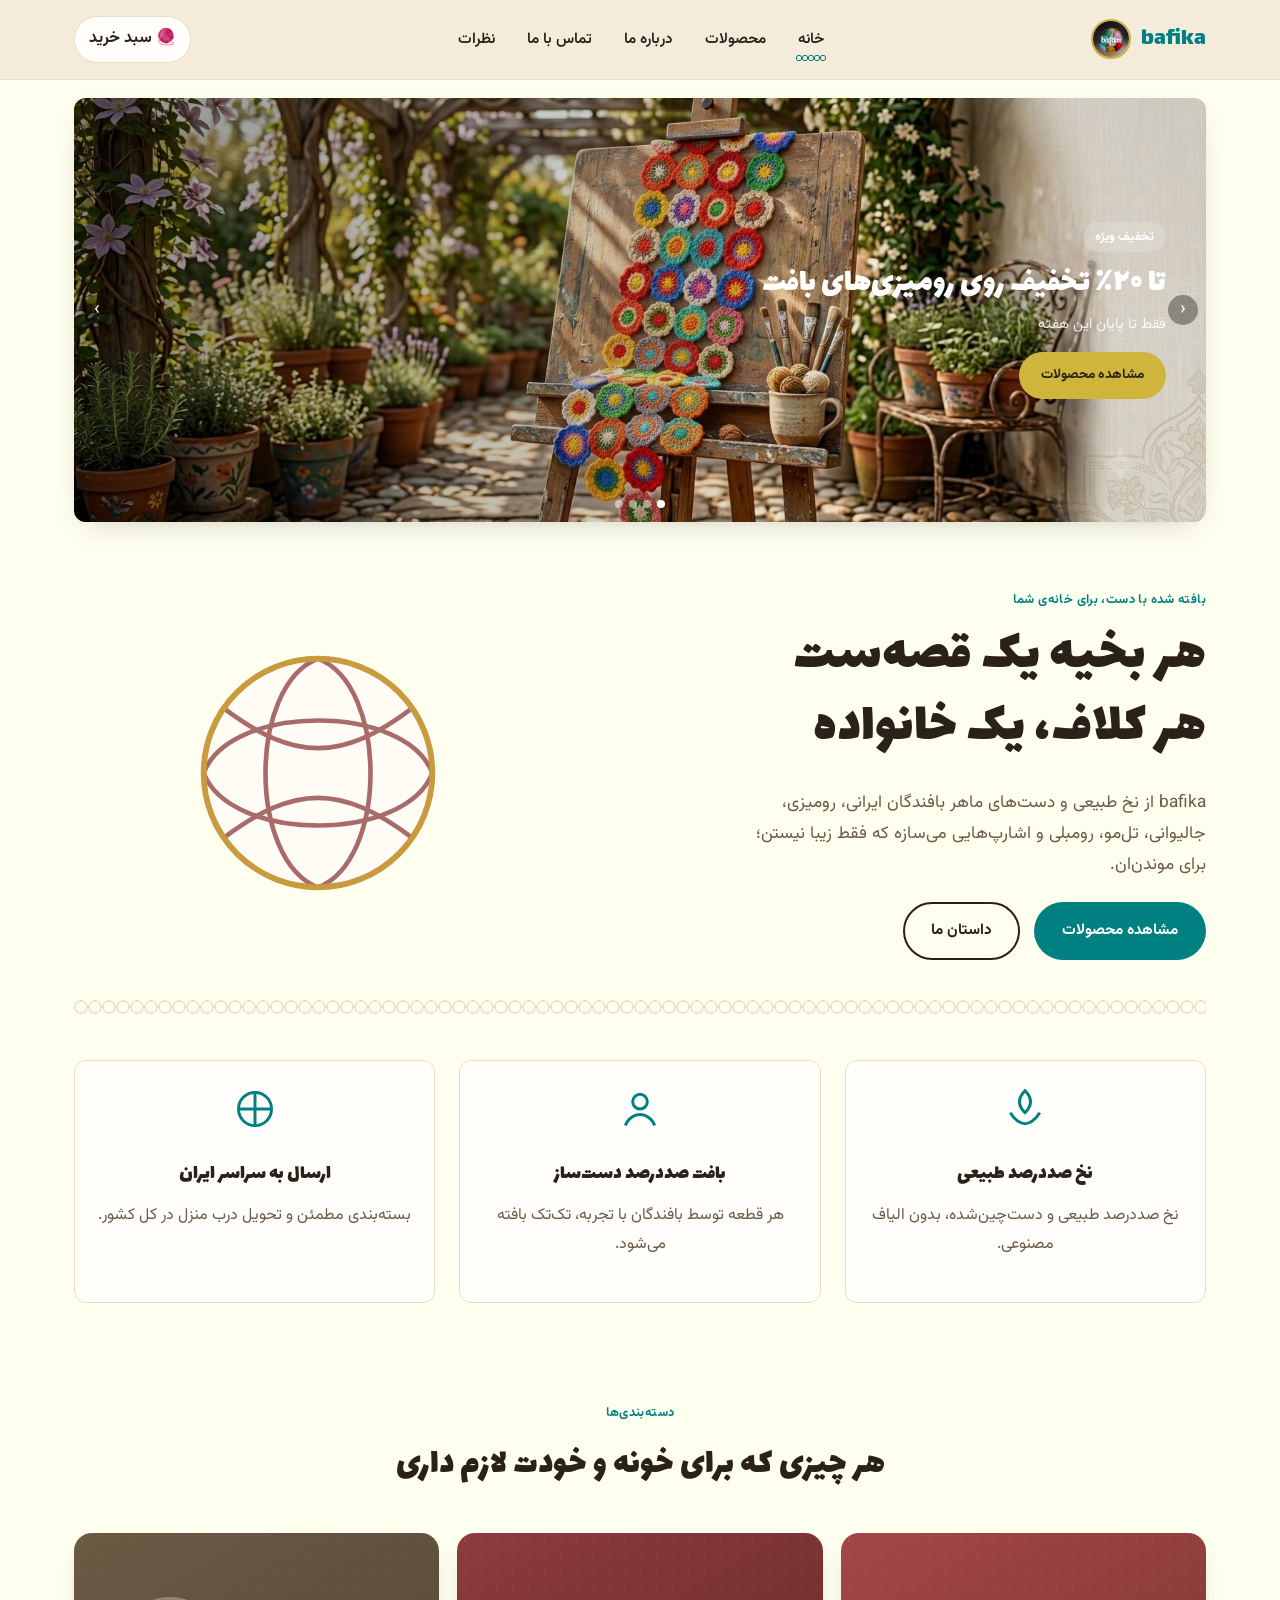
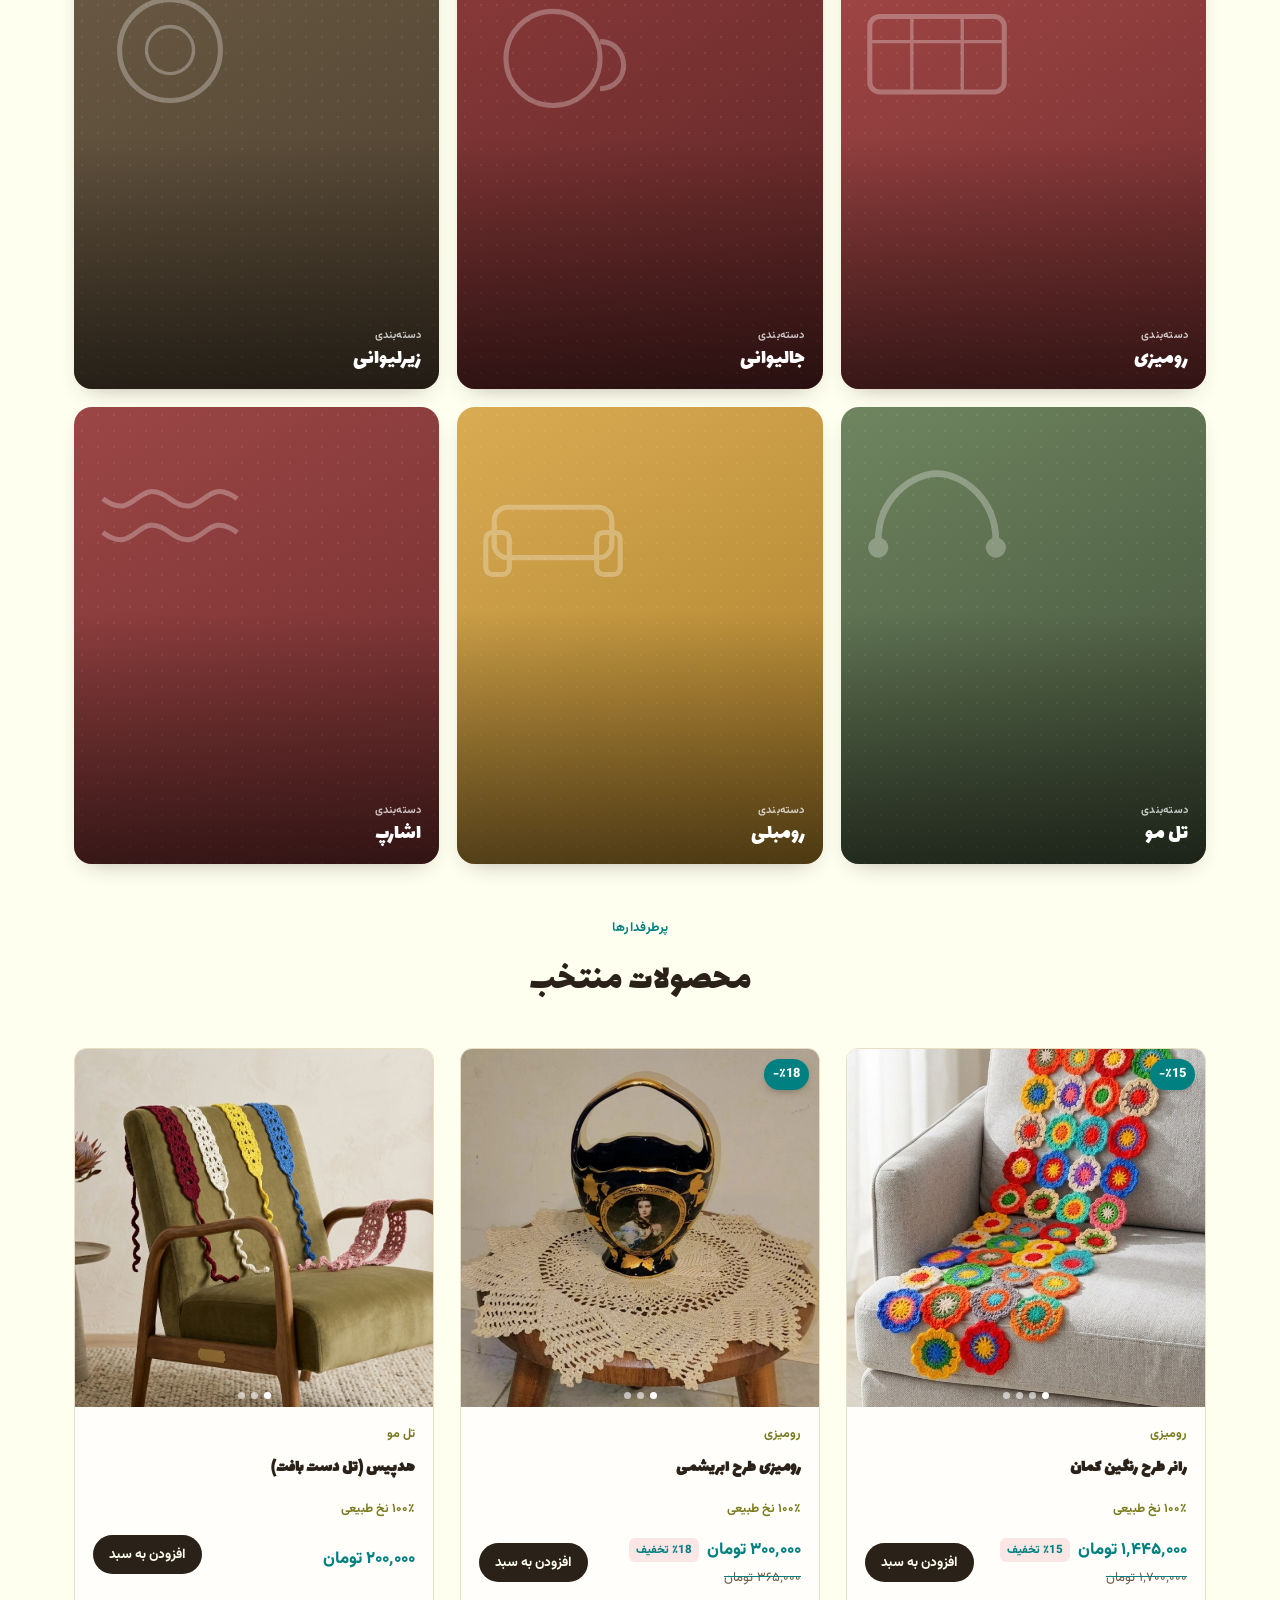
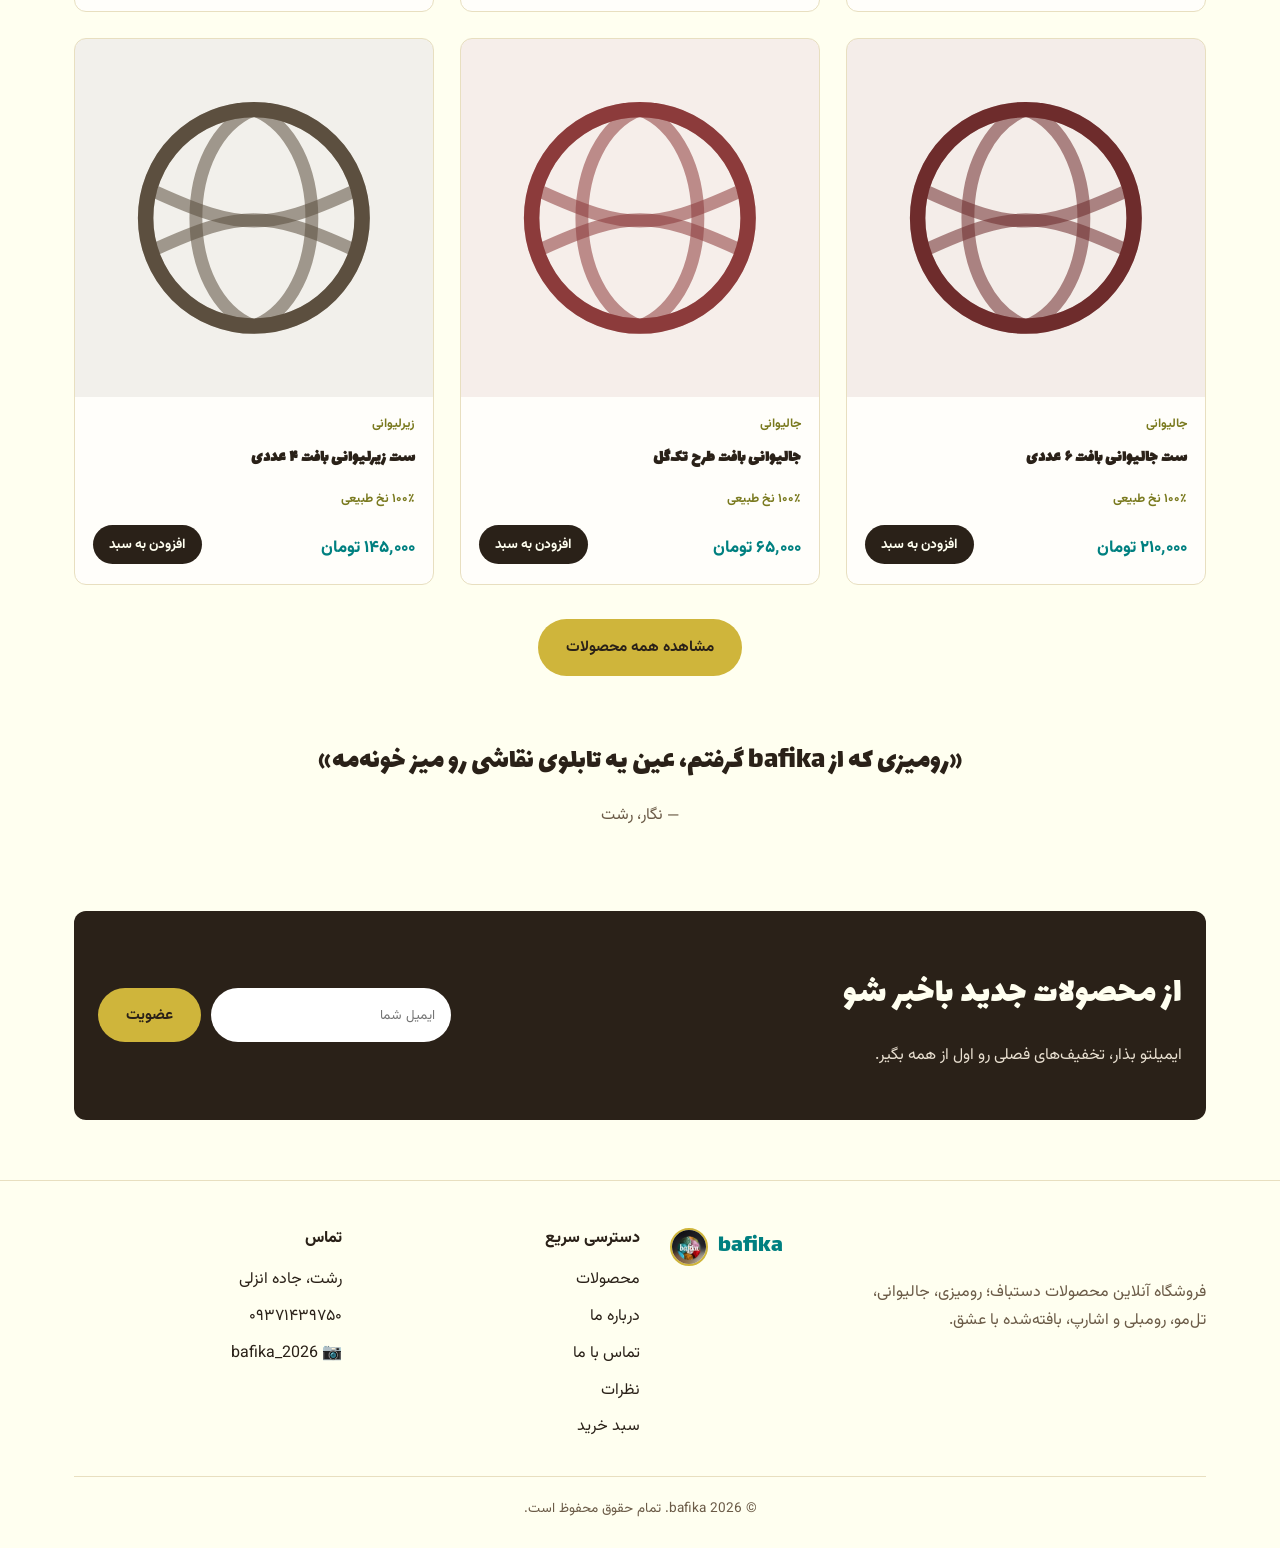
==== index.html @ c03f27bc "update photo" ====
<!DOCTYPE html>
<html lang="fa" dir="rtl">
<head>
<meta charset="UTF-8">
<meta name="viewport" content="width=device-width, initial-scale=1.0">
<title>bafika | دستبافت‌های خانگی و اکسسوری</title>
<meta name="description" content="bafika؛ فروشگاه آنلاین محصولات دستباف — رومیزی، جالیوانی، زیرلیوانی، تل مو، رومبلی و اشارپ، بافته‌شده با نخ طبیعی.">
<link rel="icon" type="image/png" href="img/logo.png">
<link rel="stylesheet" href="css/style.css">
</head>
<body>

<header class="site-header">
  <div class="nav-wrap">
    <a href="index.html" class="brand"><img src="img/logo.png" alt="bafika" class="brand-logo"> bafika</a>
    <nav class="nav-links" id="navLinks">
      <a href="index.html" aria-current="page">خانه</a>
      <a href="products.html">محصولات</a>
      <a href="about.html">درباره ما</a>
      <a href="contact.html">تماس با ما</a>
      <a href="reviews.html">نظرات</a>
    </nav>
    <div class="nav-actions">
      <a href="cart.html" class="cart-link">
        🧶 سبد خرید <span class="cart-count" data-cart-count style="display:none;">0</span>
      </a>
      <button class="menu-toggle" aria-label="باز کردن منو" aria-expanded="false" aria-controls="navLinks">☰</button>
    </div>
  </div>
</header>

<main>
  <!-- Promo Banner Slider -->
  <section class="promo-slider-wrap">
    <div class="container">
      <div class="promo-slider" data-promo-slider></div>
    </div>
  </section>

  <!-- Hero -->
  <section class="hero">
    <div class="container hero-grid">
      <div class="hero-copy">
        <span class="eyebrow">بافته شده با دست، برای خانه‌ی شما</span>
        <h1>هر بخیه یک قصه‌ست<br>هر کلاف، یک خانواده</h1>
        <p>bafika از نخ طبیعی و دست‌های ماهر بافندگان ایرانی، رومیزی، جالیوانی، تل‌مو، رومبلی و اشارپ‌هایی می‌سازه که فقط زیبا نیستن؛ برای موندن‌ان.</p>
        <div class="hero-cta">
          <a href="products.html" class="btn btn-primary">مشاهده محصولات</a>
          <a href="about.html" class="btn btn-outline">داستان ما</a>
        </div>
      </div>
      <div class="hero-art">
        <svg class="yarn-ball" viewBox="0 0 240 240" width="280" height="280" aria-hidden="true">
          <circle cx="120" cy="120" r="98" fill="#FFFCF6" stroke="#E4D6BC" stroke-width="2"/>
          <g fill="none" stroke="#8C3B3B" stroke-width="4" opacity=".75">
            <path d="M120 22 C 60 45, 60 195, 120 218 C 180 195, 180 45, 120 22"/>
            <path d="M22 120 C 45 60, 195 60, 218 120"/>
            <path d="M22 120 C 45 180, 195 180, 218 120"/>
            <path d="M40 65 C 100 110, 140 110, 200 65"/>
            <path d="M40 175 C 100 130, 140 130, 200 175"/>
          </g>
          <circle cx="120" cy="120" r="98" fill="none" stroke="#C99A3E" stroke-width="5"/>
        </svg>
      </div>
    </div>
  </section>

  <div class="container"><span class="stitch-line"></span></div>

  <!-- Features -->
  <section class="features">
    <div class="container feature-grid">
      <div class="feature-card">
        <svg class="ico" viewBox="0 0 24 24" fill="none" stroke="currentColor" stroke-width="1.6"><path d="M12 2c-4 4-4 8 0 12 4-4 4-8 0-12z"/><path d="M4 14c2 4 6 6 8 6s6-2 8-6"/></svg>
        <h3>نخ صد‌درصد طبیعی</h3>
        <p>نخ صددرصد طبیعی و دست‌چین‌شده، بدون الیاف مصنوعی.</p>
      </div>
      <div class="feature-card">
        <svg class="ico" viewBox="0 0 24 24" fill="none" stroke="currentColor" stroke-width="1.6"><circle cx="12" cy="8" r="4"/><path d="M4 21c1.5-4 5-6 8-6s6.5 2 8 6"/></svg>
        <h3>بافت صد‌درصد دست‌ساز</h3>
        <p>هر قطعه توسط بافندگان با تجربه، تک‌تک بافته می‌شود.</p>
      </div>
      <div class="feature-card">
        <svg class="ico" viewBox="0 0 24 24" fill="none" stroke="currentColor" stroke-width="1.6"><path d="M3 12h18M12 3v18"/><circle cx="12" cy="12" r="9"/></svg>
        <h3>ارسال به سراسر ایران</h3>
        <p>بسته‌بندی مطمئن و تحویل درب منزل در کل کشور.</p>
      </div>
    </div>
  </section>

  <!-- Categories -->
  <section class="categories">
    <div class="container">
      <div class="section-head">
        <span class="eyebrow">دسته‌بندی‌ها</span>
        <h2>هر چیزی که برای خونه و خودت لازم داری</h2>
      </div>
      <div class="cat-grid">
        <a class="cat-card" href="products.html#table" style="background:linear-gradient(150deg, #a34747 0%, #6E2C2C 100%);">
          <svg class="cat-icon" viewBox="0 0 100 100" aria-hidden="true"><rect x="10" y="30" width="80" height="45" rx="6" fill="none" stroke="#fff" stroke-width="3"/><path d="M10 45h80M35 30v45M65 30v45" stroke="#fff" stroke-width="2"/></svg>
          <span class="cat-label"><span class="cat-eyebrow">دسته‌بندی</span><span class="cat-title">رومیزی</span></span>
        </a>
        <a class="cat-card" href="products.html#cupholder" style="background:linear-gradient(150deg, #8C3B3B 0%, #5a2323 100%);">
          <svg class="cat-icon" viewBox="0 0 100 100" aria-hidden="true"><circle cx="50" cy="55" r="28" fill="none" stroke="#fff" stroke-width="3"/><path d="M78 45c10 0 14 8 14 14s-4 14-14 14" fill="none" stroke="#fff" stroke-width="3"/></svg>
          <span class="cat-label"><span class="cat-eyebrow">دسته‌بندی</span><span class="cat-title">جالیوانی</span></span>
        </a>
        <a class="cat-card" href="products.html#coaster" style="background:linear-gradient(150deg, #6b5b45 0%, #4a3d2c 100%);">
          <svg class="cat-icon" viewBox="0 0 100 100" aria-hidden="true"><circle cx="50" cy="50" r="30" fill="none" stroke="#fff" stroke-width="3"/><circle cx="50" cy="50" r="14" fill="none" stroke="#fff" stroke-width="2"/></svg>
          <span class="cat-label"><span class="cat-eyebrow">دسته‌بندی</span><span class="cat-title">زیرلیوانی</span></span>
        </a>
        <a class="cat-card" href="products.html#headband" style="background:linear-gradient(150deg, #6f8560 0%, #3f4d36 100%);">
          <svg class="cat-icon" viewBox="0 0 100 100" aria-hidden="true"><path d="M15 60c0-25 20-40 35-40s35 15 35 40" fill="none" stroke="#fff" stroke-width="4"/><circle cx="15" cy="64" r="6" fill="#fff"/><circle cx="85" cy="64" r="6" fill="#fff"/></svg>
          <span class="cat-label"><span class="cat-eyebrow">دسته‌بندی</span><span class="cat-title">تل مو</span></span>
        </a>
        <a class="cat-card" href="products.html#sofa" style="background:linear-gradient(150deg, #d9ac54 0%, #a87c28 100%);">
          <svg class="cat-icon" viewBox="0 0 100 100" aria-hidden="true"><rect x="15" y="40" width="70" height="30" rx="8" fill="none" stroke="#fff" stroke-width="3"/><rect x="10" y="55" width="14" height="25" rx="4" fill="none" stroke="#fff" stroke-width="3"/><rect x="76" y="55" width="14" height="25" rx="4" fill="none" stroke="#fff" stroke-width="3"/></svg>
          <span class="cat-label"><span class="cat-eyebrow">دسته‌بندی</span><span class="cat-title">رومبلی</span></span>
        </a>
        <a class="cat-card" href="products.html#scarf" style="background:linear-gradient(150deg, #9c4646 0%, #6E2C2C 100%);">
          <svg class="cat-icon" viewBox="0 0 100 100" aria-hidden="true"><path d="M10 35c20 15 20-15 40 0s20-15 40 0" fill="none" stroke="#fff" stroke-width="3"/><path d="M10 55c20 15 20-15 40 0s20-15 40 0" fill="none" stroke="#fff" stroke-width="3"/></svg>
          <span class="cat-label"><span class="cat-eyebrow">دسته‌بندی</span><span class="cat-title">اشارپ</span></span>
        </a>
      </div>
    </div>
  </section>

  <!-- Featured products -->
  <section class="products">
    <div class="container">
      <div class="section-head">
        <span class="eyebrow">پرطرفدارها</span>
        <h2>محصولات منتخب</h2>
      </div>
      <div class="product-grid" data-featured-grid></div>
      <div style="text-align:center;margin-top:34px;">
        <a href="products.html" class="btn btn-gold">مشاهده همه محصولات</a>
      </div>
    </div>
  </section>

  <!-- Testimonial -->
  <section class="testimonial">
    <div class="container">
      <blockquote>«رومیزی که از bafika گرفتم، عین یه تابلوی نقاشی رو میز خونه‌مه»</blockquote>
      <cite>— نگار، رشت</cite>
    </div>
  </section>

  <!-- Newsletter -->
  <section class="container">
    <div class="newsletter">
      <div class="container">
        <div>
          <h2>از محصولات جدید باخبر شو</h2>
          <p style="color:#e8dfd0;margin:0;">ایمیلتو بذار، تخفیف‌های فصلی رو اول از همه بگیر.</p>
        </div>
        <form onsubmit="event.preventDefault(); this.reset(); alert('ثبت شد! ممنون که همراه bafika هستید.');">
          <input type="email" required placeholder="ایمیل شما">
          <button class="btn btn-gold" type="submit">عضویت</button>
        </form>
      </div>
    </div>
  </section>
</main>

<footer class="site-footer">
  <div class="container">
    <div class="footer-grid">
      <div>
        <div class="brand" style="margin-bottom:10px;"><img src="img/logo.png" alt="bafika" class="footer-brand-logo"> bafika</div>
        <p style="max-width:38ch;">فروشگاه آنلاین محصولات دستباف؛ رومیزی، جالیوانی، تل‌مو، رومبلی و اشارپ، بافته‌شده با عشق.</p>
      </div>
      <div>
        <h3>دسترسی سریع</h3>
        <ul>
          <li><a href="products.html">محصولات</a></li>
          <li><a href="about.html">درباره ما</a></li>
          <li><a href="contact.html">تماس با ما</a></li>
          <li><a href="reviews.html">نظرات</a></li>
          <li><a href="cart.html">سبد خرید</a></li>
        </ul>
      </div>
      <div>
        <h3>تماس</h3>
        <ul>
          <li>رشت، جاده انزلی</li>
          <li>۰۹۳۷۱۴۳۹۷۵۰</li>
          <li>📷 <a href="https://instagram.com/bafika_2026" target="_blank" rel="noopener">bafika_2026</a></li>
        </ul>
      </div>
    </div>
    <div class="footer-bottom">© <span data-year></span> bafika. تمام حقوق محفوظ است.</div>
  </div>
</footer>

<script src="js/main.js"></script>
</body>
</html>
---- css/style.css ----
@import url('https://fonts.googleapis.com/css2?family=Lalezar&family=Vazirmatn:wght@400;500;600;700;800&display=swap');

:root{
  --cream:#FFFFF0;
  --surface:#FFFEFA;
  --ink:#2A2118;
  --ink-soft:#6B5B47;
  --wine:#008080;
  --wine-dark:#006666;
  --moss:#7A7A1F;
  --gold:#CFB53B;
  --burgundy:#800020;
  --mauve:#E0B0FF;
  --line:#E8DFC0;
  --radius:12px;
  --shadow:0 10px 30px -14px rgba(42,33,24,.28);
  --stitch:'\007E'; /* fallback, unused */
}

*{box-sizing:border-box;}
html{scroll-behavior:smooth;}
body{
  margin:0;
  background:var(--cream);
  color:var(--ink);
  font-family:'Vazirmatn',sans-serif;
  direction:rtl;
  line-height:1.8;
  -webkit-font-smoothing:antialiased;
}
img{max-width:100%;display:block;}
a{color:inherit;text-decoration:none;}
ul{margin:0;padding:0;list-style:none;}
button{font-family:inherit;cursor:pointer;}
h1,h2,h3{font-family:'Lalezar',cursive;font-weight:400;margin:0 0 .4em;color:var(--ink);}
h1{font-size:clamp(2.2rem,5vw,3.6rem);line-height:1.25;}
h2{font-size:clamp(1.6rem,3.2vw,2.3rem);}
h3{font-size:1.3rem;}
p{margin:0 0 1em;color:var(--ink-soft);}
.container{max-width:1180px;margin:0 auto;padding:0 24px;}
.eyebrow{
  display:inline-block;
  font-size:.8rem;
  font-weight:700;
  color:var(--wine);
  letter-spacing:.03em;
  margin-bottom:.6em;
}

/* focus visibility */
a:focus-visible,button:focus-visible,input:focus-visible,textarea:focus-visible,select:focus-visible{
  outline:3px solid var(--gold);
  outline-offset:2px;
}

@media (prefers-reduced-motion: reduce){
  *{animation-duration:.01ms !important;animation-iteration-count:1 !important;transition-duration:.01ms !important;scroll-behavior:auto !important;}
}

/* ---------- stitch signature: a knit-chain divider used as underline / icon / section divider ---------- */
.stitch-line{
  display:block;
  width:100%;
  height:14px;
  background-image:radial-gradient(circle at 7px 7px, transparent 5px, var(--line) 5.5px 6.5px, transparent 7px);
  background-size:14px 14px;
  background-repeat:repeat-x;
  opacity:.9;
}
.stitch-line.accent{
  background-image:radial-gradient(circle at 7px 7px, transparent 5px, var(--wine) 5.5px 6.5px, transparent 7px);
}

/* ---------- header ---------- */
.site-header{
  position:sticky;top:0;z-index:50;
  background:rgba(243,234,217,.92);
  backdrop-filter:blur(6px);
  border-bottom:1px solid var(--line);
}
.nav-wrap{
  display:flex;align-items:center;justify-content:space-between;
  padding:16px 24px;max-width:1180px;margin:0 auto;
}
.brand{
  font-family:'Lalezar',cursive;font-size:1.5rem;color:var(--wine);
  display:flex;align-items:center;gap:10px;
  direction:ltr;
}
.brand .yarn-dot{width:14px;height:14px;border-radius:50%;background:var(--gold);display:inline-block;}
.brand-logo{
  width:40px;height:40px;border-radius:50%;object-fit:cover;
  border:2px solid var(--gold);flex-shrink:0;
}
.footer-brand-logo{
  width:38px;height:38px;border-radius:50%;object-fit:cover;
  border:2px solid var(--gold);flex-shrink:0;
}
.nav-links{display:flex;gap:28px;align-items:center;}
.nav-links a{
  position:relative;font-weight:600;font-size:.95rem;padding:4px 2px;
}
.nav-links a::after{
  content:'';position:absolute;right:0;bottom:-4px;width:100%;height:6px;
  background-image:radial-gradient(circle at 3px 3px, transparent 2px, var(--wine) 2.3px 2.8px, transparent 3.2px);
  background-size:6px 6px;background-repeat:repeat-x;
  opacity:0;transform:translateY(2px);transition:opacity .2s, transform .2s;
}
.nav-links a:hover::after,.nav-links a[aria-current="page"]::after{opacity:1;transform:translateY(0);}
.nav-actions{display:flex;align-items:center;gap:14px;}
.cart-link{
  display:flex;align-items:center;gap:6px;font-weight:700;
  background:var(--surface);border:1px solid var(--line);
  padding:8px 14px;border-radius:999px;
}
.cart-count{
  background:var(--wine);color:#fff;font-size:.75rem;font-weight:700;
  min-width:20px;height:20px;border-radius:50%;
  display:flex;align-items:center;justify-content:center;padding:0 4px;
}
.menu-toggle{display:none;background:none;border:none;font-size:1.6rem;color:var(--ink);}

@media (max-width:820px){
  .nav-links{
    position:fixed;inset:64px 0 auto 0;background:var(--surface);
    flex-direction:column;padding:20px 24px;gap:18px;
    border-bottom:1px solid var(--line);box-shadow:var(--shadow);
    transform:translateY(-12px);opacity:0;pointer-events:none;transition:.2s;
  }
  .nav-links.open{transform:translateY(0);opacity:1;pointer-events:auto;}
  .menu-toggle{display:block;}
}

/* ---------- buttons ---------- */
.btn{
  display:inline-flex;align-items:center;gap:8px;justify-content:center;
  padding:13px 26px;border-radius:999px;font-weight:700;font-size:.95rem;
  border:2px solid transparent;transition:.18s transform, .18s background, .18s color;
}
.btn-primary{background:var(--wine);color:#fff;}
.btn-primary:hover{background:var(--wine-dark);transform:translateY(-1px);}
.btn-outline{background:transparent;color:var(--ink);border-color:var(--ink);}
.btn-outline:hover{background:var(--ink);color:var(--cream);}
.btn-gold{background:var(--gold);color:var(--ink);}
.btn-gold:hover{transform:translateY(-1px);}
.btn-block{width:100%;}
.btn:disabled{opacity:.5;cursor:not-allowed;transform:none;}

/* ---------- hero ---------- */
.hero{padding:64px 0 40px;}
.hero-grid{display:grid;grid-template-columns:1.1fr .9fr;gap:48px;align-items:center;}
.hero-copy p{font-size:1.08rem;max-width:46ch;}
.hero-cta{display:flex;gap:14px;margin-top:22px;flex-wrap:wrap;}
.hero-art{position:relative;display:flex;align-items:center;justify-content:center;}
.yarn-ball{animation:spin-slow 22s linear infinite;}
@keyframes spin-slow{to{transform:rotate(360deg);}}

@media (max-width:900px){
  .hero-grid{grid-template-columns:1fr;}
  .hero-art{order:-1;max-width:280px;margin:0 auto;}
}

/* ---------- feature strip ---------- */
.features{padding:46px 0;}
.feature-grid{display:grid;grid-template-columns:repeat(3,1fr);gap:24px;}
.feature-card{
  background:var(--surface);border:1px solid var(--line);border-radius:var(--radius);
  padding:26px 22px;text-align:center;
}
.feature-card .ico{width:44px;height:44px;margin:0 auto 14px;color:var(--wine);}
@media (max-width:760px){.feature-grid{grid-template-columns:1fr;}}

/* ---------- section heading ---------- */
.section-head{text-align:center;max-width:560px;margin:0 auto 34px;}

/* ---------- categories ---------- */
.categories{padding:50px 0;}
.cat-grid{display:grid;grid-template-columns:repeat(3,1fr);gap:18px;}
.cat-card{
  position:relative;border-radius:18px;overflow:hidden;aspect-ratio:4/5;
  display:flex;align-items:flex-end;padding:0;border:none;
  text-decoration:none;
  box-shadow:0 10px 24px -14px rgba(43,36,25,.45);
  transition:transform .22s ease, box-shadow .22s ease;
}
.cat-card:hover{transform:translateY(-5px);box-shadow:0 16px 30px -14px rgba(43,36,25,.55);}
.cat-card::before{
  /* بافت نقطه‌ای ظریف روی گرادیان، برای حس طراحی‌شده‌تر */
  content:'';position:absolute;inset:0;
  background-image:radial-gradient(rgba(255,255,255,.14) 1.4px, transparent 1.4px);
  background-size:16px 16px;
  opacity:.5;
}
.cat-card::after{
  content:'';position:absolute;inset:0;
  background:linear-gradient(0deg, rgba(0,0,0,.55) 0%, transparent 55%);
}
.cat-icon{
  position:absolute;top:12px;left:12px;width:46%;height:46%;
  opacity:.28;
}
.cat-label{
  position:relative;z-index:2;width:100%;padding:16px 18px;
  display:flex;flex-direction:column;gap:2px;
}
.cat-eyebrow{
  color:rgba(255,255,255,.75);font-size:.68rem;font-weight:700;
  letter-spacing:.02em;
}
.cat-title{
  color:#fff;font-family:'Lalezar',cursive;font-size:1.35rem;line-height:1.2;
}
@media (max-width:900px){.cat-grid{grid-template-columns:repeat(2,1fr);}}
@media (max-width:560px){.cat-card{aspect-ratio:1/1;}.cat-title{font-size:1.15rem;}}

/* ---------- product grid ---------- */
.products-toolbar{
  display:flex;flex-wrap:wrap;gap:10px;justify-content:center;margin-bottom:30px;
}
.chip{
  padding:9px 18px;border-radius:999px;border:1px solid var(--line);
  background:var(--surface);font-weight:600;font-size:.9rem;
}
.chip[aria-pressed="true"]{background:var(--wine);color:#fff;border-color:var(--wine);}

.product-grid{display:grid;grid-template-columns:repeat(3,1fr);gap:26px;}
@media (max-width:900px){.product-grid{grid-template-columns:repeat(2,1fr);}}
@media (max-width:560px){.product-grid{grid-template-columns:1fr;}}

.product-card{
  background:var(--surface);border:1px solid var(--line);border-radius:var(--radius);
  overflow:hidden;display:flex;flex-direction:column;transition:transform .18s, box-shadow .18s;
}
.product-card:hover{transform:translateY(-4px);box-shadow:var(--shadow);}
.product-thumb{aspect-ratio:1/1;display:flex;align-items:center;justify-content:center;overflow:hidden;position:relative;}
.product-thumb img{width:100%;height:100%;object-fit:cover;}

/* ---------- اسلایدر عکس محصول ---------- */
.product-thumb.carousel{background:var(--surface);}
.product-thumb.carousel .slide{
  position:absolute;inset:0;width:100%;height:100%;object-fit:cover;
  opacity:0;transition:opacity .25s;
}
.product-thumb.carousel .slide.active{opacity:1;position:relative;}
.car-arrow{
  position:absolute;top:50%;transform:translateY(-50%);z-index:2;
  width:30px;height:30px;border-radius:50%;border:none;
  background:rgba(43,36,25,.55);color:#fff;font-size:1.2rem;line-height:1;
  display:flex;align-items:center;justify-content:center;opacity:0;transition:opacity .18s;
}
.product-thumb.carousel:hover .car-arrow{opacity:1;}
.car-arrow.prev{right:8px;}
.car-arrow.next{left:8px;}
.car-dots{
  position:absolute;bottom:8px;right:0;left:0;z-index:2;
  display:flex;justify-content:center;gap:6px;
}
.car-dot{
  width:7px;height:7px;border-radius:50%;border:none;background:rgba(255,255,255,.6);
  padding:0;
}
.car-dot.active{background:#fff;}
.product-body{padding:16px 18px 20px;display:flex;flex-direction:column;gap:8px;flex:1;}
.product-cat{font-size:.78rem;color:var(--moss);font-weight:700;}
.product-name{font-size:1.05rem;font-weight:700;}
.product-price{font-weight:800;color:var(--wine);font-size:1.05rem;margin-top:auto;}

/* ---------- تخفیف ---------- */
.thumb-wrap{position:relative;}
.thumb-discount-badge{
  position:absolute;top:10px;right:10px;z-index:3;
  background:var(--wine);color:#fff;font-weight:800;font-size:.8rem;
  padding:4px 9px;border-radius:999px;box-shadow:0 4px 10px -4px rgba(43,36,25,.5);
}
.price-block{display:flex;flex-direction:column;gap:2px;margin-top:auto;}
.price-row{display:flex;align-items:center;gap:8px;}
.product-price.discounted{color:var(--wine);}
.discount-tag{
  background:#fbe6e6;color:var(--wine);font-size:.72rem;font-weight:800;
  padding:2px 7px;border-radius:6px;
}
.old-price{
  color:var(--ink-soft);font-size:.82rem;text-decoration:line-through;
  text-decoration-color:var(--wine);
}
.product-foot{display:flex;align-items:center;justify-content:space-between;gap:10px;margin-top:6px;}
.add-btn{
  background:var(--ink);color:var(--cream);border-radius:999px;padding:9px 16px;
  font-weight:700;font-size:.85rem;border:none;transition:.18s background;
}
.add-btn:hover{background:var(--wine);}
.add-btn.added{background:var(--moss);}

/* ---------- testimonial ---------- */
.testimonial{padding:60px 0;text-align:center;}
.testimonial blockquote{
  font-family:'Lalezar',cursive;font-size:clamp(1.3rem,2.6vw,1.8rem);
  max-width:760px;margin:0 auto 14px;color:var(--ink);
}
.testimonial cite{color:var(--ink-soft);font-style:normal;}

/* ---------- newsletter ---------- */
.newsletter{
  background:var(--ink);color:var(--cream);padding:50px 0;border-radius:var(--radius);
  margin:20px auto 60px;max-width:1180px;
}
.newsletter .container{display:flex;align-items:center;justify-content:space-between;gap:24px;flex-wrap:wrap;}
.newsletter h2{color:var(--cream);}
.newsletter form{display:flex;gap:10px;flex-wrap:wrap;}
.newsletter input[type="email"]{
  padding:12px 16px;border-radius:999px;border:none;min-width:240px;font-family:inherit;
}

/* ---------- footer ---------- */
.site-footer{border-top:1px solid var(--line);padding:44px 0 26px;margin-top:20px;}
.footer-grid{display:grid;grid-template-columns:2fr 1fr 1fr;gap:30px;margin-bottom:26px;}
.footer-grid h3{font-size:1rem;font-family:'Vazirmatn';font-weight:800;margin-bottom:12px;}
.footer-grid li{margin-bottom:8px;}
.footer-grid a:hover{color:var(--wine);}
.footer-bottom{
  text-align:center;font-size:.85rem;color:var(--ink-soft);
  border-top:1px solid var(--line);padding-top:20px;
}
@media (max-width:760px){.footer-grid{grid-template-columns:1fr;}}

/* ---------- page hero (inner pages) ---------- */
.page-hero{padding:52px 0 30px;text-align:center;}
.page-hero p{max-width:560px;margin:0 auto;}

/* ---------- about page ---------- */
.about-block{padding:40px 0;}
.about-grid{display:grid;grid-template-columns:1fr 1fr;gap:44px;align-items:center;}
.about-grid.reverse .about-art{order:2;}
@media (max-width:820px){.about-grid{grid-template-columns:1fr;}.about-grid.reverse .about-art{order:0;}}
.about-art{background:var(--surface);border:1px solid var(--line);border-radius:var(--radius);padding:30px;}
.values-grid{display:grid;grid-template-columns:repeat(3,1fr);gap:20px;margin-top:20px;}
@media (max-width:760px){.values-grid{grid-template-columns:1fr;}}

/* ---------- contact page ---------- */
.contact-grid{display:grid;grid-template-columns:1fr 1fr;gap:40px;padding:20px 0 60px;}
@media (max-width:820px){.contact-grid{grid-template-columns:1fr;}}
.form-field{margin-bottom:18px;}
.form-field label{display:block;font-weight:700;margin-bottom:6px;font-size:.9rem;}
.form-field input,.form-field textarea,.form-field select{
  width:100%;padding:12px 14px;border-radius:10px;border:1px solid var(--line);
  background:var(--surface);font-family:inherit;font-size:.95rem;color:var(--ink);
}
.form-field textarea{resize:vertical;min-height:120px;}
.form-note{font-size:.85rem;color:var(--ink-soft);margin-top:-8px;}
.form-error{color:var(--wine);font-size:.82rem;margin-top:4px;display:none;}
.form-field.invalid input,.form-field.invalid textarea{border-color:var(--wine);}
.form-field.invalid .form-error{display:block;}
.success-box{
  background:var(--surface);border:1px solid var(--moss);border-radius:var(--radius);
  padding:20px;text-align:center;display:none;
}
.success-box.show{display:block;}
.contact-info-card{
  background:var(--surface);border:1px solid var(--line);border-radius:var(--radius);padding:26px;
}
.contact-info-card li{display:flex;gap:10px;margin-bottom:14px;}

/* ---------- cart page ---------- */
.cart-wrap{padding:20px 0 70px;display:grid;grid-template-columns:2fr 1fr;gap:36px;align-items:start;}
@media (max-width:900px){.cart-wrap{grid-template-columns:1fr;}}
.cart-item{
  display:grid;grid-template-columns:80px 1fr auto auto;gap:16px;align-items:center;
  padding:16px 0;border-bottom:1px solid var(--line);
}
.cart-item .thumb{width:80px;height:80px;border-radius:10px;background:var(--surface);border:1px solid var(--line);display:flex;align-items:center;justify-content:center;}
.cart-item .name{font-weight:700;}
.cart-item .cat{font-size:.8rem;color:var(--ink-soft);}
.qty-control{display:flex;align-items:center;gap:8px;border:1px solid var(--line);border-radius:999px;padding:4px 8px;background:var(--surface);}
.qty-control button{background:none;border:none;font-size:1.1rem;width:22px;color:var(--ink);}
.qty-control span{min-width:20px;text-align:center;font-weight:700;}
.remove-btn{background:none;border:none;color:var(--wine);font-size:.85rem;font-weight:700;}
.summary-card{
  background:var(--surface);border:1px solid var(--line);border-radius:var(--radius);
  padding:24px;position:sticky;top:100px;
}
.summary-row{display:flex;justify-content:space-between;margin-bottom:12px;font-size:.95rem;}
.summary-row.total{font-weight:800;font-size:1.1rem;border-top:1px solid var(--line);padding-top:14px;margin-top:6px;}
.empty-cart{text-align:center;padding:80px 20px;}

/* ---------- checkout page ---------- */
.checkout-wrap{padding:20px 0 70px;display:grid;grid-template-columns:1.4fr 1fr;gap:40px;align-items:start;}
@media (max-width:900px){.checkout-wrap{grid-template-columns:1fr;}}
.checkout-section{background:var(--surface);border:1px solid var(--line);border-radius:var(--radius);padding:26px;margin-bottom:20px;}
.checkout-section h3{margin-bottom:16px;}
.form-row{display:grid;grid-template-columns:1fr 1fr;gap:16px;}
@media (max-width:560px){.form-row{grid-template-columns:1fr;}}
.pay-options{display:grid;gap:12px;}
.pay-option{
  display:flex;align-items:center;gap:12px;border:1px solid var(--line);border-radius:10px;
  padding:14px;cursor:pointer;background:var(--surface);
}
.pay-option.selected{border-color:var(--wine);background:#fbf3ee;}
.pay-option input{accent-color:var(--wine);}
.pay-note{font-size:.8rem;color:var(--ink-soft);margin-inline-start:auto;}
.summary-mini-item{display:flex;justify-content:space-between;font-size:.88rem;margin-bottom:8px;color:var(--ink-soft);}

/* ---------- gateway simulation page ---------- */
.gateway-box{
  max-width:420px;margin:60px auto;background:var(--surface);border:1px solid var(--line);
  border-radius:var(--radius);padding:34px;text-align:center;box-shadow:var(--shadow);
}
.gateway-box .amount{font-family:'Lalezar',cursive;font-size:2.1rem;color:var(--wine);margin:14px 0;}
.gateway-logo{font-family:'Lalezar',cursive;color:var(--gold);font-size:1.1rem;margin-bottom:6px;}
.spinner{
  width:34px;height:34px;border:4px solid var(--line);border-top-color:var(--wine);
  border-radius:50%;margin:18px auto;animation:spin .8s linear infinite;
}
@keyframes spin{to{transform:rotate(360deg);}}

/* ---------- toast ---------- */
.toast{
  position:fixed;bottom:24px;left:50%;transform:translateX(-50%) translateY(20px);
  background:var(--ink);color:var(--cream);padding:13px 22px;border-radius:999px;
  font-weight:700;font-size:.9rem;opacity:0;pointer-events:none;transition:.25s;z-index:100;
  box-shadow:var(--shadow);
}
.toast.show{opacity:1;transform:translateX(-50%) translateY(0);}

/* ---------- badge ---------- */
.badge-natural{
  display:inline-flex;align-items:center;gap:6px;font-size:.78rem;font-weight:700;color:var(--moss);
}

/* ---------- reviews page ---------- */
.reviews-wrap{display:grid;grid-template-columns:1fr 1.3fr;gap:36px;padding:10px 0 70px;align-items:start;}
@media (max-width:860px){.reviews-wrap{grid-template-columns:1fr;}}
.review-form-card{
  background:var(--surface);border:1px solid var(--line);border-radius:var(--radius);
  padding:24px;position:sticky;top:100px;
}
.star-input{display:flex;gap:4px;font-size:1.6rem;margin-bottom:6px;}
.star-input button{background:none;border:none;color:var(--gold);padding:0;line-height:1;}
.reviews-list{display:flex;flex-direction:column;gap:16px;}
.review-card{
  background:var(--surface);border:1px solid var(--line);border-radius:var(--radius);padding:18px 20px;
}
.review-head{display:flex;align-items:center;justify-content:space-between;}
.review-stars{color:var(--gold);letter-spacing:2px;}
.review-date{font-size:.78rem;color:var(--ink-soft);}

/* ---------- پوستر تبلیغاتی بالای صفحه اصلی ---------- */
.promo-slider-wrap{padding-top:18px;}
.promo-slider{
  position:relative;
  width:100%;
  aspect-ratio:16/6;
  border-radius:var(--radius);
  overflow:hidden;
  box-shadow:var(--shadow);
  touch-action:pan-y;
  cursor:grab;
  user-select:none;
}
.promo-slider:active{cursor:grabbing;}
.promo-slide{
  position:absolute;inset:0;
  display:flex;align-items:center;
  background-size:cover;background-position:center;
  opacity:0;pointer-events:none;
  transition:opacity .4s ease;
  text-decoration:none;
}
.promo-slide.active{opacity:1;pointer-events:auto;}
.promo-overlay{
  position:relative;z-index:1;
  padding:0 40px;max-width:60%;
  color:#fff;
}
.promo-slide::before{
  content:'';position:absolute;inset:0;
  background:linear-gradient(90deg, rgba(0,0,0,.45) 0%, rgba(0,0,0,.05) 70%);
}
.promo-eyebrow{
  display:inline-block;font-size:.78rem;font-weight:700;
  background:rgba(255,255,255,.18);padding:4px 12px;border-radius:999px;
  margin-bottom:10px;backdrop-filter:blur(2px);
}
.promo-title{
  font-family:'Lalezar',cursive;font-size:clamp(1.3rem,3vw,2.1rem);
  color:#fff;margin:0 0 6px;line-height:1.3;
}
.promo-subtitle{color:rgba(255,255,255,.88);margin:0 0 14px;font-size:.92rem;}
.promo-cta{display:inline-flex;padding:9px 20px;font-size:.85rem;}
.promo-arrow{z-index:2;opacity:1;background:rgba(0,0,0,.35);}
.promo-dots{bottom:14px;}
.promo-dots .car-dot{width:8px;height:8px;background:rgba(255,255,255,.5);}
.promo-dots .car-dot.active{background:#fff;}

@media (max-width:760px){
  .promo-slider-wrap{padding-top:10px;}
  .promo-slider{aspect-ratio:16/9;border-radius:14px;}
  .promo-overlay{max-width:78%;padding:0 16px;}
  .promo-eyebrow{font-size:.62rem;padding:3px 9px;margin-bottom:6px;}
  .promo-title{font-size:clamp(.95rem,4vw,1.15rem);margin-bottom:3px;}
  .promo-subtitle{font-size:.72rem;margin-bottom:8px;}
  .promo-cta{padding:6px 14px;font-size:.7rem;}
  .promo-arrow{width:24px;height:24px;font-size:.9rem;}
  .promo-dots{bottom:8px;}
  .promo-dots .car-dot{width:5px;height:5px;}
}
@media (max-width:400px){
  .promo-slider{aspect-ratio:4/3;}
  .promo-overlay{max-width:88%;}
}

/* ---------- جلوگیری از رفتار پیش‌فرض کشیدن مرورگر روی اسلایدرها ---------- */
.product-thumb.carousel,
.product-thumb.carousel .slide,
.promo-slider,
.promo-slide{
  -webkit-user-drag:none;
  -webkit-touch-callout:none;
  user-select:none;
}
.product-thumb.carousel{touch-action:pan-y;cursor:grab;}
.product-thumb.carousel:active{cursor:grabbing;}
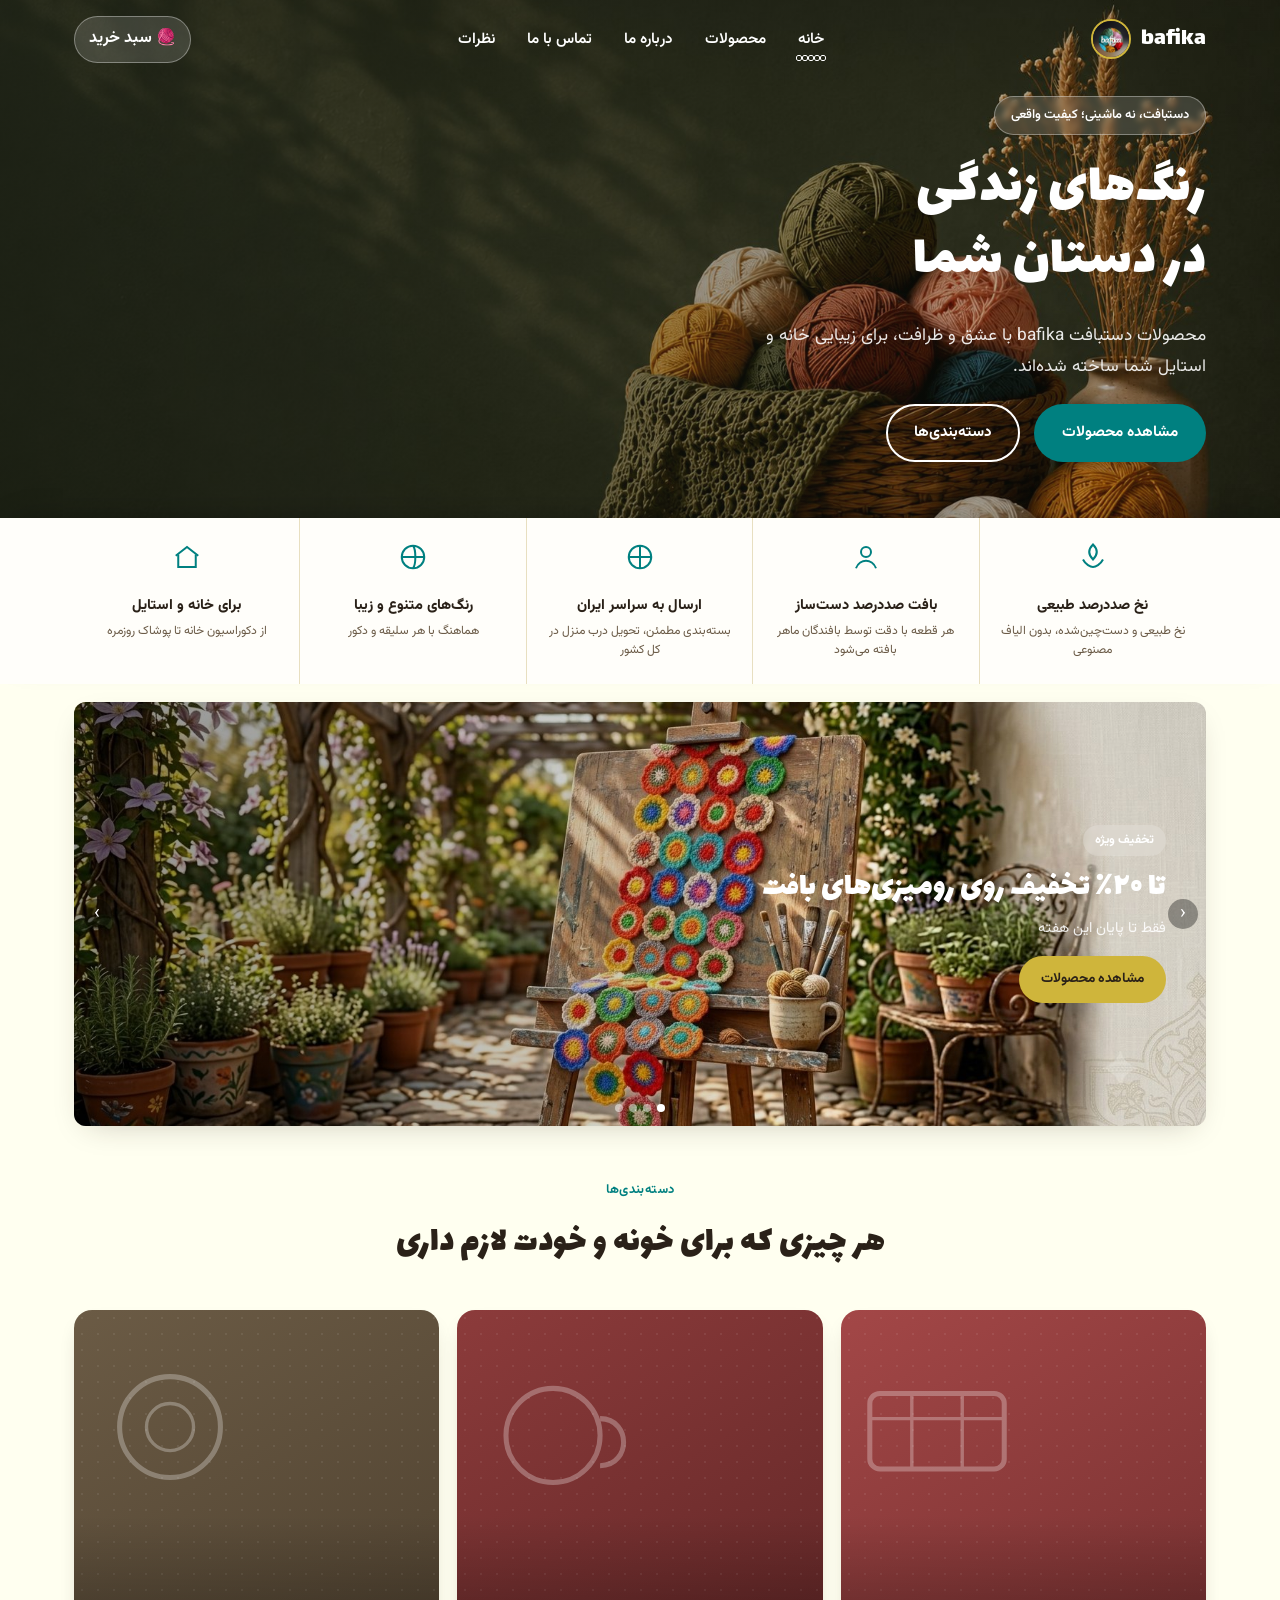
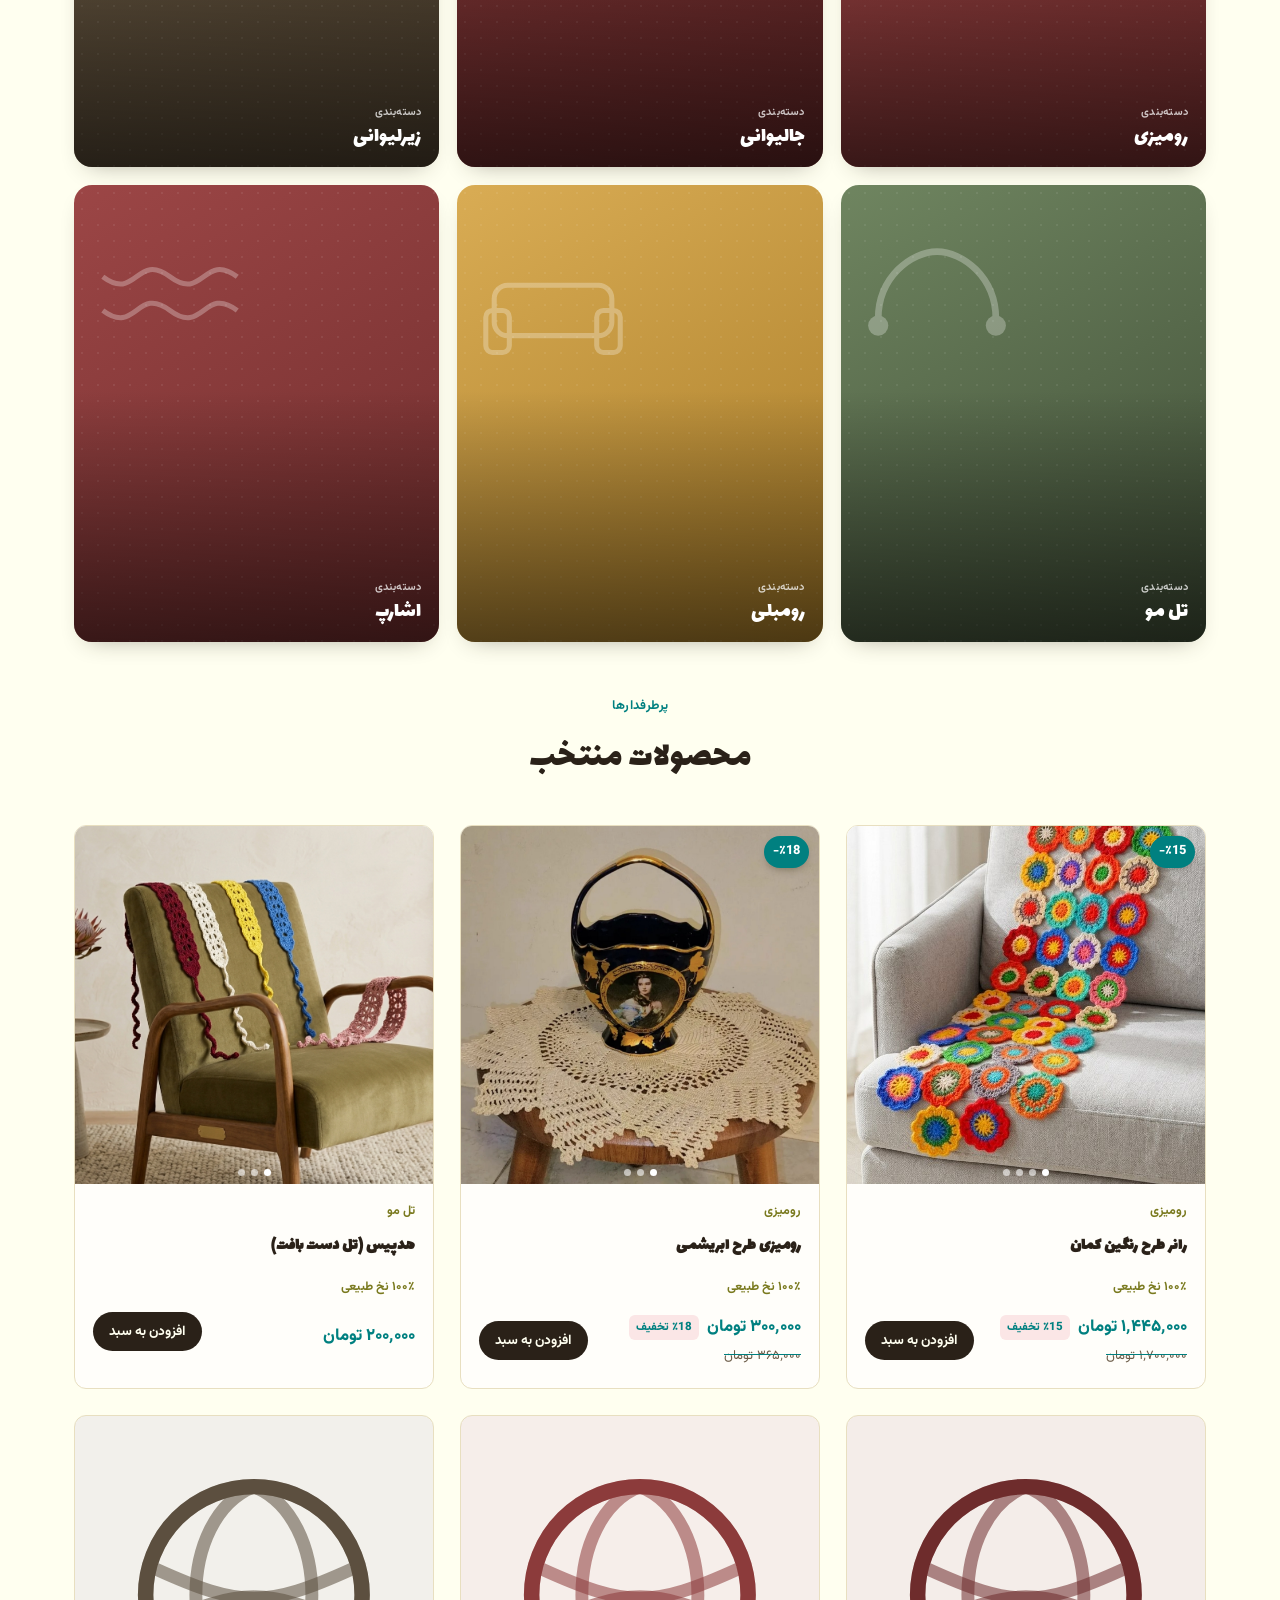
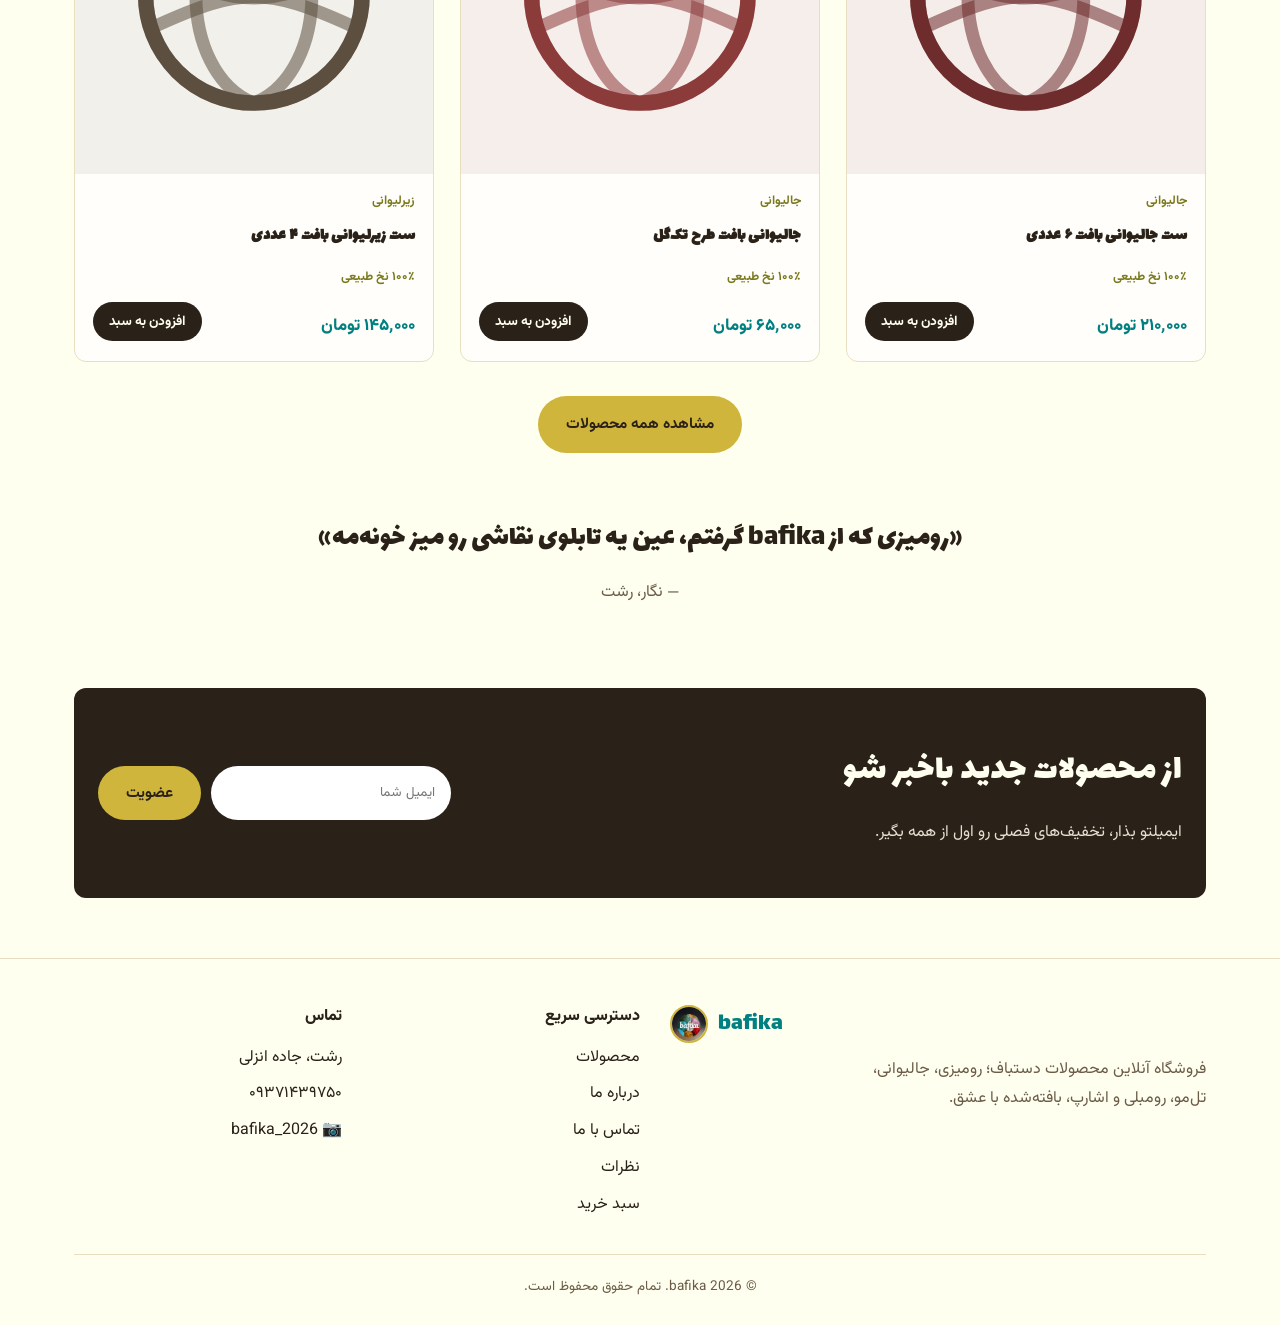
==== commit be6d8ec3: "update hero section" ====
--- a/index.html
+++ b/index.html
@@ -10,7 +10,7 @@
 </head>
 <body>
 
-<header class="site-header">
+<header class="site-header header-overlay" id="siteHeader">
   <div class="nav-wrap">
     <a href="index.html" class="brand"><img src="img/logo.png" alt="bafika" class="brand-logo"> bafika</a>
     <nav class="nav-links" id="navLinks">
@@ -30,6 +30,50 @@
 </header>
 
 <main>
+  <!-- Hero Banner -->
+  <section class="hero-banner">
+    <div class="hero-banner-content">
+      <div class="container">
+        <span class="hero-badge-eyebrow">دستبافت، نه ماشینی؛ کیفیت واقعی</span>
+        <h1>رنگ‌های زندگی<br>در دستان شما</h1>
+        <p>محصولات دستبافت bafika با عشق و ظرافت، برای زیبایی خانه و استایل شما ساخته شده‌اند.</p>
+        <div class="hero-cta">
+          <a href="products.html" class="btn btn-primary">مشاهده محصولات</a>
+          <a href="#categories" class="btn btn-outline btn-outline-light">دسته‌بندی‌ها</a>
+        </div>
+      </div>
+    </div>
+    <div class="hero-badges">
+      <div class="container hero-badges-grid">
+        <div class="hero-badge">
+          <svg class="ico" viewBox="0 0 24 24" fill="none" stroke="currentColor" stroke-width="1.6"><path d="M12 2c-4 4-4 8 0 12 4-4 4-8 0-12z"/><path d="M4 14c2 4 6 6 8 6s6-2 8-6"/></svg>
+          <h4>نخ صددرصد طبیعی</h4>
+          <p>نخ طبیعی و دست‌چین‌شده، بدون الیاف مصنوعی</p>
+        </div>
+        <div class="hero-badge">
+          <svg class="ico" viewBox="0 0 24 24" fill="none" stroke="currentColor" stroke-width="1.6"><circle cx="12" cy="8" r="4"/><path d="M4 21c1.5-4 5-6 8-6s6.5 2 8 6"/></svg>
+          <h4>بافت صددرصد دست‌ساز</h4>
+          <p>هر قطعه با دقت توسط بافندگان ماهر بافته می‌شود</p>
+        </div>
+        <div class="hero-badge">
+          <svg class="ico" viewBox="0 0 24 24" fill="none" stroke="currentColor" stroke-width="1.6"><path d="M3 12h18M12 3v18"/><circle cx="12" cy="12" r="9"/></svg>
+          <h4>ارسال به سراسر ایران</h4>
+          <p>بسته‌بندی مطمئن، تحویل درب منزل در کل کشور</p>
+        </div>
+        <div class="hero-badge">
+          <svg class="ico" viewBox="0 0 24 24" fill="none" stroke="currentColor" stroke-width="1.6"><circle cx="12" cy="12" r="9"/><path d="M12 3c2.5 3 2.5 15 0 18M3 12h18"/></svg>
+          <h4>رنگ‌های متنوع و زیبا</h4>
+          <p>هماهنگ با هر سلیقه و دکور</p>
+        </div>
+        <div class="hero-badge">
+          <svg class="ico" viewBox="0 0 24 24" fill="none" stroke="currentColor" stroke-width="1.6"><path d="M3 11l9-7 9 7"/><path d="M5 10v10h14V10"/></svg>
+          <h4>برای خانه و استایل</h4>
+          <p>از دکوراسیون خانه تا پوشاک روزمره</p>
+        </div>
+      </div>
+    </div>
+  </section>
+
   <!-- Promo Banner Slider -->
   <section class="promo-slider-wrap">
     <div class="container">
@@ -37,58 +81,8 @@
     </div>
   </section>
 
-  <!-- Hero -->
-  <section class="hero">
-    <div class="container hero-grid">
-      <div class="hero-copy">
-        <span class="eyebrow">بافته شده با دست، برای خانه‌ی شما</span>
-        <h1>هر بخیه یک قصه‌ست<br>هر کلاف، یک خانواده</h1>
-        <p>bafika از نخ طبیعی و دست‌های ماهر بافندگان ایرانی، رومیزی، جالیوانی، تل‌مو، رومبلی و اشارپ‌هایی می‌سازه که فقط زیبا نیستن؛ برای موندن‌ان.</p>
-        <div class="hero-cta">
-          <a href="products.html" class="btn btn-primary">مشاهده محصولات</a>
-          <a href="about.html" class="btn btn-outline">داستان ما</a>
-        </div>
-      </div>
-      <div class="hero-art">
-        <svg class="yarn-ball" viewBox="0 0 240 240" width="280" height="280" aria-hidden="true">
-          <circle cx="120" cy="120" r="98" fill="#FFFCF6" stroke="#E4D6BC" stroke-width="2"/>
-          <g fill="none" stroke="#8C3B3B" stroke-width="4" opacity=".75">
-            <path d="M120 22 C 60 45, 60 195, 120 218 C 180 195, 180 45, 120 22"/>
-            <path d="M22 120 C 45 60, 195 60, 218 120"/>
-            <path d="M22 120 C 45 180, 195 180, 218 120"/>
-            <path d="M40 65 C 100 110, 140 110, 200 65"/>
-            <path d="M40 175 C 100 130, 140 130, 200 175"/>
-          </g>
-          <circle cx="120" cy="120" r="98" fill="none" stroke="#C99A3E" stroke-width="5"/>
-        </svg>
-      </div>
-    </div>
-  </section>
-
-  <div class="container"><span class="stitch-line"></span></div>
-
-  <!-- Features -->
-  <section class="features">
-    <div class="container feature-grid">
-      <div class="feature-card">
-        <svg class="ico" viewBox="0 0 24 24" fill="none" stroke="currentColor" stroke-width="1.6"><path d="M12 2c-4 4-4 8 0 12 4-4 4-8 0-12z"/><path d="M4 14c2 4 6 6 8 6s6-2 8-6"/></svg>
-        <h3>نخ صد‌درصد طبیعی</h3>
-        <p>نخ صددرصد طبیعی و دست‌چین‌شده، بدون الیاف مصنوعی.</p>
-      </div>
-      <div class="feature-card">
-        <svg class="ico" viewBox="0 0 24 24" fill="none" stroke="currentColor" stroke-width="1.6"><circle cx="12" cy="8" r="4"/><path d="M4 21c1.5-4 5-6 8-6s6.5 2 8 6"/></svg>
-        <h3>بافت صد‌درصد دست‌ساز</h3>
-        <p>هر قطعه توسط بافندگان با تجربه، تک‌تک بافته می‌شود.</p>
-      </div>
-      <div class="feature-card">
-        <svg class="ico" viewBox="0 0 24 24" fill="none" stroke="currentColor" stroke-width="1.6"><path d="M3 12h18M12 3v18"/><circle cx="12" cy="12" r="9"/></svg>
-        <h3>ارسال به سراسر ایران</h3>
-        <p>بسته‌بندی مطمئن و تحویل درب منزل در کل کشور.</p>
-      </div>
-    </div>
-  </section>
-
   <!-- Categories -->
+  <div id="categories"></div>
   <section class="categories">
     <div class="container">
       <div class="section-head">
--- a/css/style.css
+++ b/css/style.css
@@ -19,6 +19,7 @@
 
 *{box-sizing:border-box;}
 html{scroll-behavior:smooth;}
+#categories{scroll-margin-top:88px;}
 body{
   margin:0;
   background:var(--cream);
@@ -120,6 +121,34 @@
 }
 .menu-toggle{display:none;background:none;border:none;font-size:1.6rem;color:var(--ink);}
 
+/* ---------- overlay header (sits on top of the hero image) ---------- */
+.site-header.header-overlay{
+  position:absolute;top:0;left:0;right:0;
+  background:transparent;backdrop-filter:none;border-bottom:1px solid transparent;
+  transition:background .25s ease, border-color .25s ease, backdrop-filter .25s ease;
+}
+.site-header.header-overlay .brand,
+.site-header.header-overlay .nav-links a,
+.site-header.header-overlay .cart-link,
+.site-header.header-overlay .menu-toggle{color:#fff;}
+.site-header.header-overlay .cart-link{background:rgba(255,255,255,.14);border-color:rgba(255,255,255,.35);}
+.site-header.header-overlay .nav-links a::after{background-image:radial-gradient(circle at 3px 3px, transparent 2px, #fff 2.3px 2.8px, transparent 3.2px);}
+
+.site-header.header-overlay.scrolled{
+  position:fixed;
+  background:rgba(243,234,217,.92);backdrop-filter:blur(6px);border-bottom:1px solid var(--line);
+}
+.site-header.header-overlay.scrolled .brand{color:var(--wine);}
+.site-header.header-overlay.scrolled .nav-links a,
+.site-header.header-overlay.scrolled .menu-toggle{color:var(--ink);}
+.site-header.header-overlay.scrolled .cart-link{background:var(--surface);border-color:var(--line);}
+.site-header.header-overlay.scrolled .nav-links a::after{background-image:radial-gradient(circle at 3px 3px, transparent 2px, var(--wine) 2.3px 2.8px, transparent 3.2px);}
+
+/* mobile dropdown must always stay readable, regardless of header state */
+.site-header.header-overlay .nav-links.open{background:var(--surface);}
+.site-header.header-overlay .nav-links.open a{color:var(--ink);}
+.site-header.header-overlay .nav-links.open a::after{background-image:radial-gradient(circle at 3px 3px, transparent 2px, var(--wine) 2.3px 2.8px, transparent 3.2px);}
+
 @media (max-width:820px){
   .nav-links{
     position:fixed;inset:64px 0 auto 0;background:var(--surface);
@@ -146,29 +175,51 @@
 .btn-block{width:100%;}
 .btn:disabled{opacity:.5;cursor:not-allowed;transform:none;}
 
-/* ---------- hero ---------- */
-.hero{padding:64px 0 40px;}
-.hero-grid{display:grid;grid-template-columns:1.1fr .9fr;gap:48px;align-items:center;}
-.hero-copy p{font-size:1.08rem;max-width:46ch;}
-.hero-cta{display:flex;gap:14px;margin-top:22px;flex-wrap:wrap;}
-.hero-art{position:relative;display:flex;align-items:center;justify-content:center;}
-.yarn-ball{animation:spin-slow 22s linear infinite;}
-@keyframes spin-slow{to{transform:rotate(360deg);}}
+/* ---------- hero banner (full-image hero with overlay header) ---------- */
+.hero-banner{
+  position:relative;
+  min-height:620px;
+  background-image:linear-gradient(90deg, rgba(24,29,17,.74) 0%, rgba(24,29,17,.42) 55%, rgba(24,29,17,.18) 100%), url('../img/hero-banner.jpg');
+  background-size:cover;background-position:center;
+  display:flex;flex-direction:column;justify-content:center;
+  padding-top:96px;color:#fff;
+}
+.hero-banner-content{padding-bottom:56px;}
+.hero-badge-eyebrow{
+  display:inline-flex;align-items:center;gap:8px;
+  background:rgba(255,255,255,.14);border:1px solid rgba(255,255,255,.35);
+  padding:7px 16px;border-radius:999px;font-size:.8rem;font-weight:600;
+  margin-bottom:18px;backdrop-filter:blur(3px);
+}
+.hero-banner h1{color:#fff;max-width:14ch;}
+.hero-banner p{color:rgba(255,255,255,.9);max-width:46ch;font-size:1.08rem;}
+.hero-banner .hero-cta{display:flex;gap:14px;margin-top:22px;flex-wrap:wrap;}
+.btn-outline-light{border-color:#fff;color:#fff;}
+.btn-outline-light:hover{background:#fff;color:var(--ink);}
+
+.hero-badges{position:relative;background:var(--surface);box-shadow:0 -12px 30px -16px rgba(0,0,0,.3);color:var(--ink);}
+.hero-badge h4{color:var(--ink);}
+.hero-badges-grid{display:grid;grid-template-columns:repeat(5,1fr);}
+.hero-badge{padding:24px 14px;text-align:center;border-right:1px solid var(--line);}
+.hero-badge:first-child{border-right:none;}
+.hero-badge .ico{width:30px;height:30px;margin:0 auto 10px;color:var(--wine);}
+.hero-badge h4{font-family:'Vazirmatn';font-size:.9rem;font-weight:800;margin:0 0 4px;}
+.hero-badge p{font-size:.76rem;color:var(--ink-soft);margin:0;line-height:1.5;}
 
 @media (max-width:900px){
-  .hero-grid{grid-template-columns:1fr;}
-  .hero-art{order:-1;max-width:280px;margin:0 auto;}
-}
-
-/* ---------- feature strip ---------- */
-.features{padding:46px 0;}
-.feature-grid{display:grid;grid-template-columns:repeat(3,1fr);gap:24px;}
-.feature-card{
-  background:var(--surface);border:1px solid var(--line);border-radius:var(--radius);
-  padding:26px 22px;text-align:center;
-}
-.feature-card .ico{width:44px;height:44px;margin:0 auto 14px;color:var(--wine);}
-@media (max-width:760px){.feature-grid{grid-template-columns:1fr;}}
+  .hero-banner{min-height:540px;padding-top:88px;}
+  .hero-badges-grid{grid-template-columns:repeat(3,1fr);}
+  .hero-badge:nth-child(3n+1){border-right:none;}
+  .hero-badge:nth-child(n+4){border-top:1px solid var(--line);}
+}
+@media (max-width:560px){
+  .hero-banner{min-height:480px;padding-top:80px;}
+  .hero-banner-content{padding-bottom:40px;}
+  .hero-badges-grid{grid-template-columns:repeat(2,1fr);}
+  .hero-badge:nth-child(odd){border-right:none;}
+  .hero-badge:nth-child(n+3){border-top:1px solid var(--line);}
+  .hero-badge p{display:none;}
+}
 
 /* ---------- section heading ---------- */
 .section-head{text-align:center;max-width:560px;margin:0 auto 34px;}
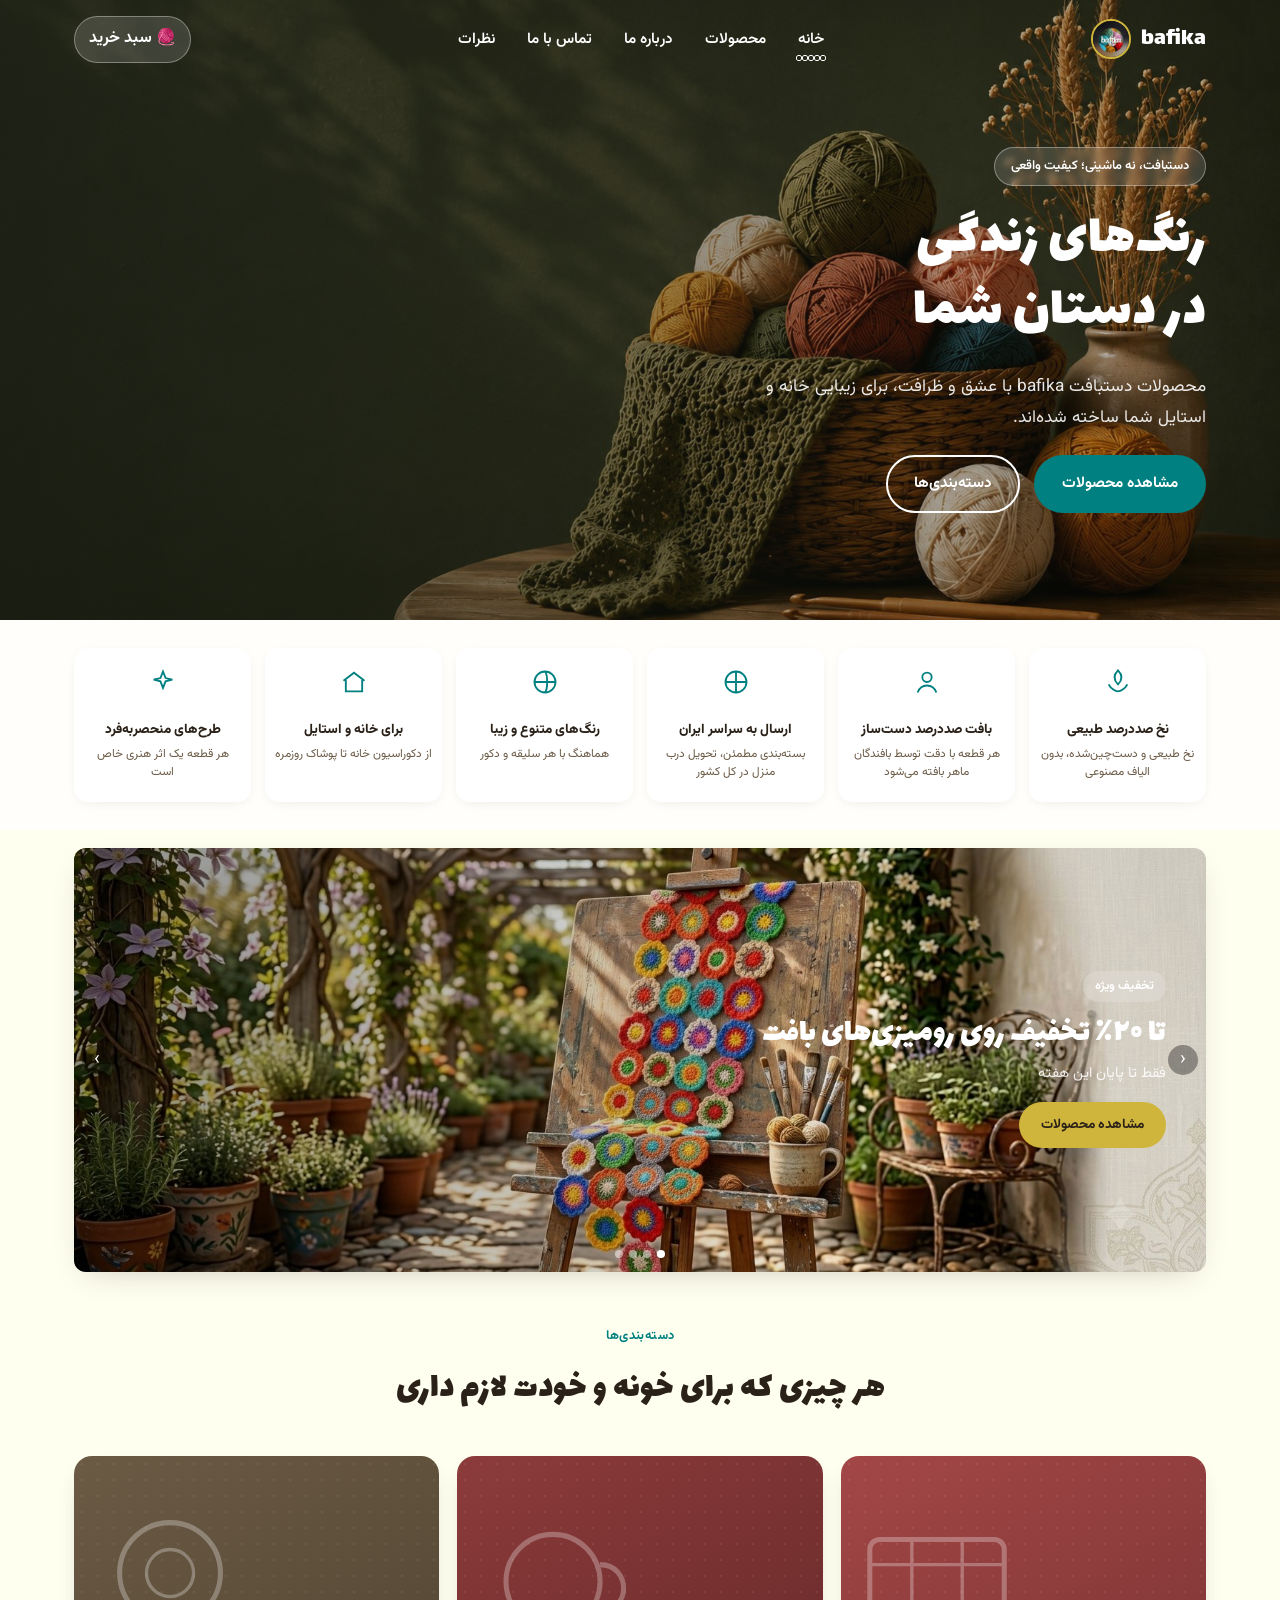
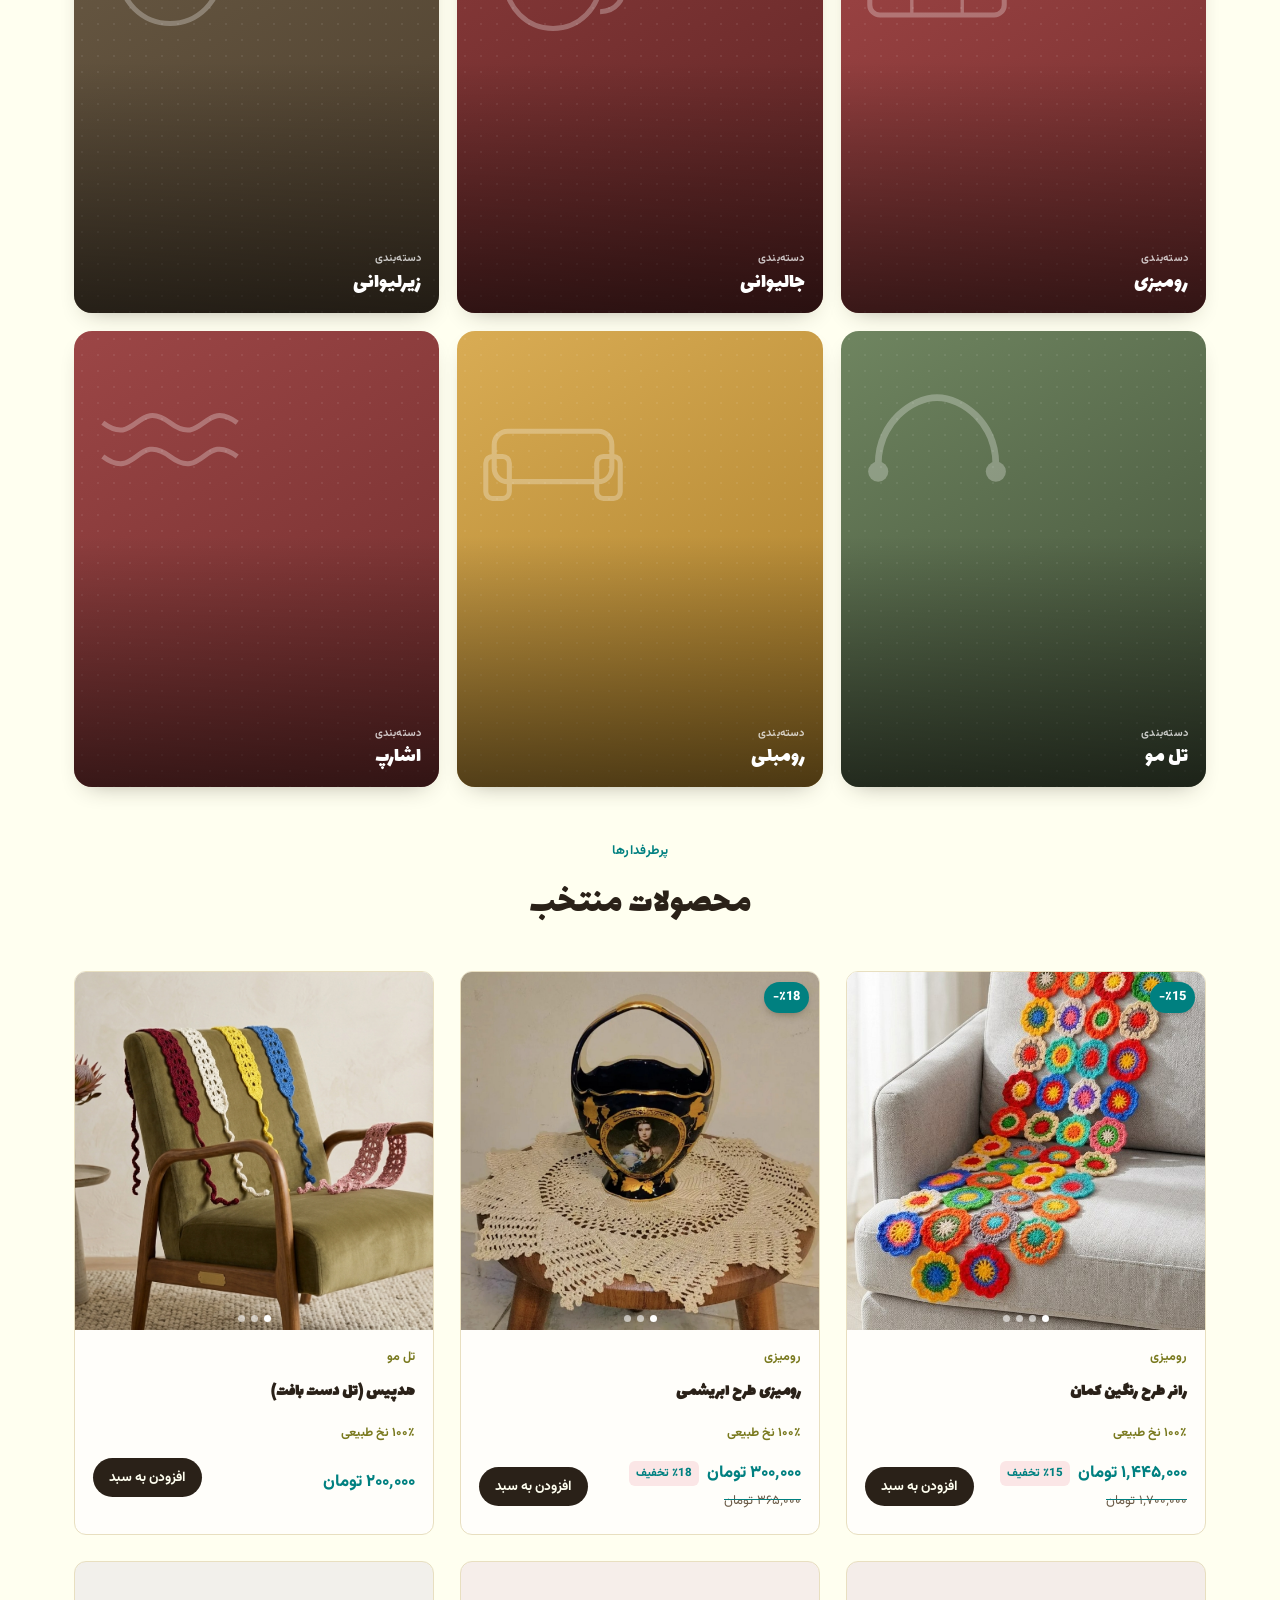
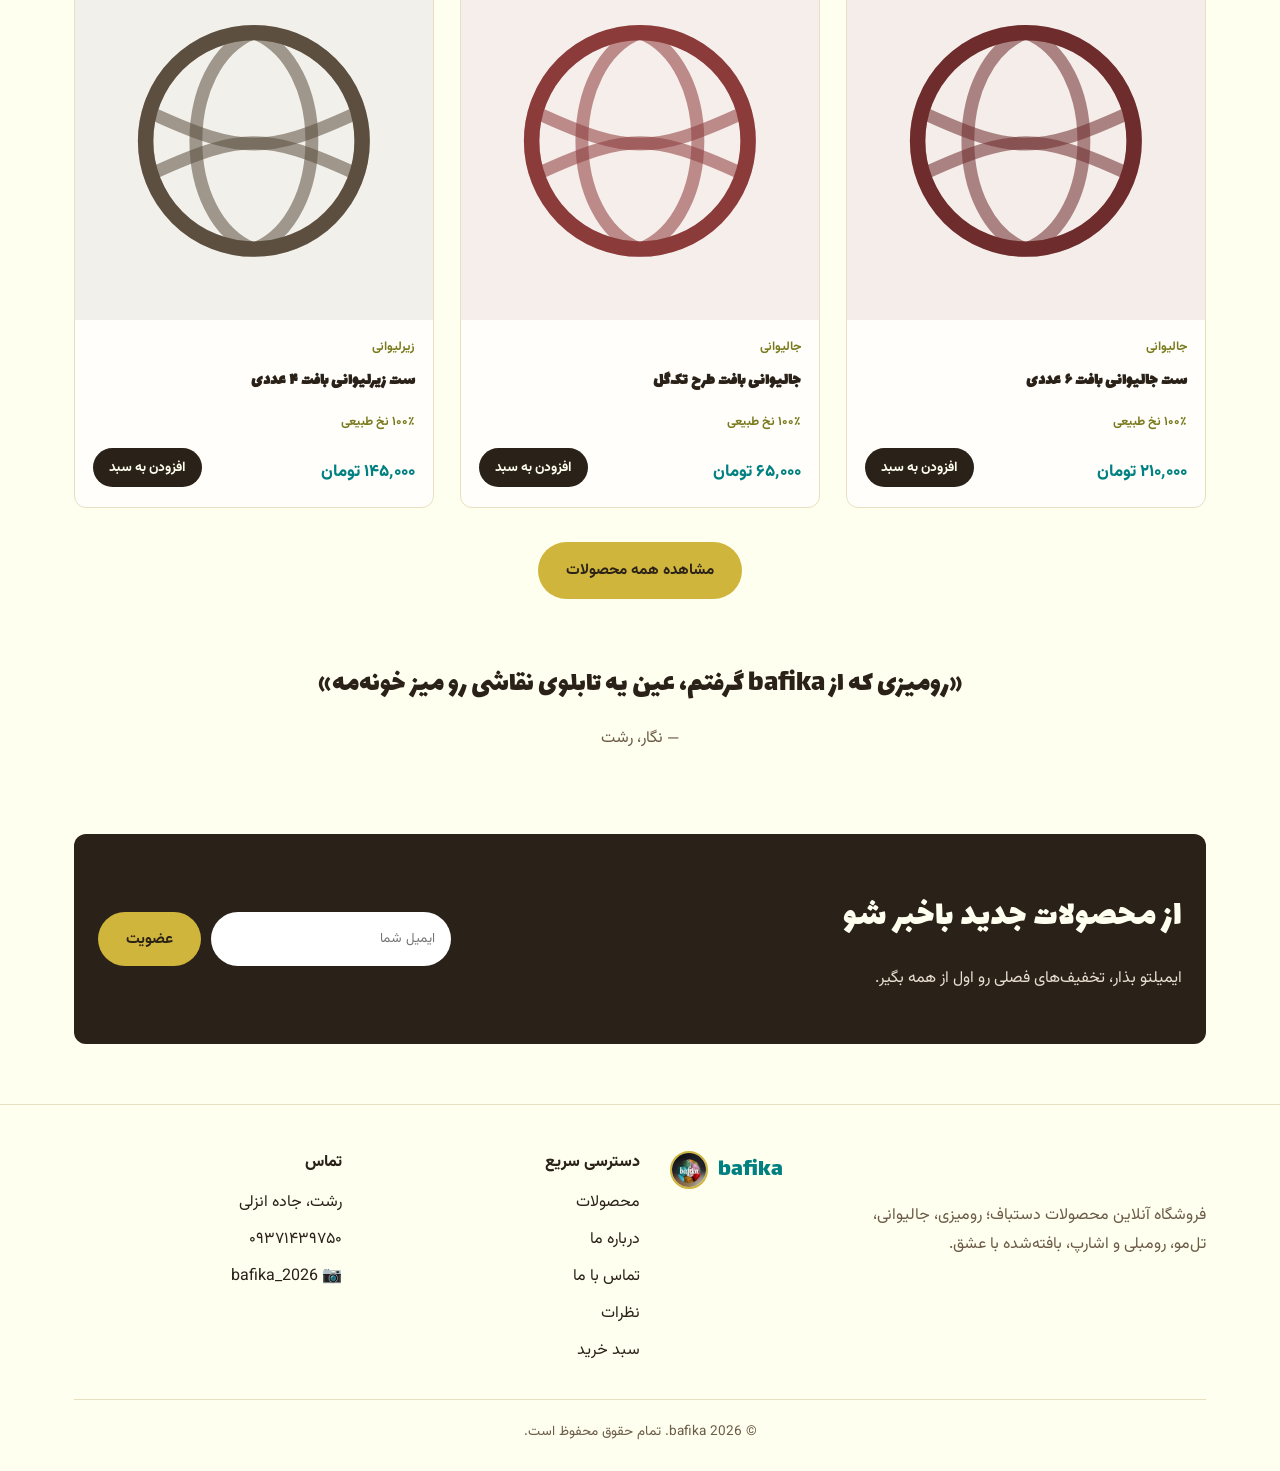
==== commit 4a78045a: "update hero section 2" ====
--- a/index.html
+++ b/index.html
@@ -6,7 +6,7 @@
 <title>bafika | دستبافت‌های خانگی و اکسسوری</title>
 <meta name="description" content="bafika؛ فروشگاه آنلاین محصولات دستباف — رومیزی، جالیوانی، زیرلیوانی، تل مو، رومبلی و اشارپ، بافته‌شده با نخ طبیعی.">
 <link rel="icon" type="image/png" href="img/logo.png">
-<link rel="stylesheet" href="css/style.css">
+<link rel="stylesheet" href="css/style.css?v=7">
 </head>
 <body>
 
@@ -43,36 +43,42 @@
         </div>
       </div>
     </div>
-    <div class="hero-badges">
-      <div class="container hero-badges-grid">
-        <div class="hero-badge">
-          <svg class="ico" viewBox="0 0 24 24" fill="none" stroke="currentColor" stroke-width="1.6"><path d="M12 2c-4 4-4 8 0 12 4-4 4-8 0-12z"/><path d="M4 14c2 4 6 6 8 6s6-2 8-6"/></svg>
-          <h4>نخ صددرصد طبیعی</h4>
-          <p>نخ طبیعی و دست‌چین‌شده، بدون الیاف مصنوعی</p>
-        </div>
-        <div class="hero-badge">
-          <svg class="ico" viewBox="0 0 24 24" fill="none" stroke="currentColor" stroke-width="1.6"><circle cx="12" cy="8" r="4"/><path d="M4 21c1.5-4 5-6 8-6s6.5 2 8 6"/></svg>
-          <h4>بافت صددرصد دست‌ساز</h4>
-          <p>هر قطعه با دقت توسط بافندگان ماهر بافته می‌شود</p>
-        </div>
-        <div class="hero-badge">
-          <svg class="ico" viewBox="0 0 24 24" fill="none" stroke="currentColor" stroke-width="1.6"><path d="M3 12h18M12 3v18"/><circle cx="12" cy="12" r="9"/></svg>
-          <h4>ارسال به سراسر ایران</h4>
-          <p>بسته‌بندی مطمئن، تحویل درب منزل در کل کشور</p>
-        </div>
-        <div class="hero-badge">
-          <svg class="ico" viewBox="0 0 24 24" fill="none" stroke="currentColor" stroke-width="1.6"><circle cx="12" cy="12" r="9"/><path d="M12 3c2.5 3 2.5 15 0 18M3 12h18"/></svg>
-          <h4>رنگ‌های متنوع و زیبا</h4>
-          <p>هماهنگ با هر سلیقه و دکور</p>
-        </div>
-        <div class="hero-badge">
-          <svg class="ico" viewBox="0 0 24 24" fill="none" stroke="currentColor" stroke-width="1.6"><path d="M3 11l9-7 9 7"/><path d="M5 10v10h14V10"/></svg>
-          <h4>برای خانه و استایل</h4>
-          <p>از دکوراسیون خانه تا پوشاک روزمره</p>
-        </div>
+  </section>
+
+  <div class="hero-badges">
+    <div class="container hero-badges-grid">
+      <div class="hero-badge">
+        <svg class="ico" viewBox="0 0 24 24" fill="none" stroke="currentColor" stroke-width="1.6"><path d="M12 2c-4 4-4 8 0 12 4-4 4-8 0-12z"/><path d="M4 14c2 4 6 6 8 6s6-2 8-6"/></svg>
+        <h4>نخ صددرصد طبیعی</h4>
+        <p>نخ طبیعی و دست‌چین‌شده، بدون الیاف مصنوعی</p>
+      </div>
+      <div class="hero-badge">
+        <svg class="ico" viewBox="0 0 24 24" fill="none" stroke="currentColor" stroke-width="1.6"><circle cx="12" cy="8" r="4"/><path d="M4 21c1.5-4 5-6 8-6s6.5 2 8 6"/></svg>
+        <h4>بافت صددرصد دست‌ساز</h4>
+        <p>هر قطعه با دقت توسط بافندگان ماهر بافته می‌شود</p>
+      </div>
+      <div class="hero-badge">
+        <svg class="ico" viewBox="0 0 24 24" fill="none" stroke="currentColor" stroke-width="1.6"><path d="M3 12h18M12 3v18"/><circle cx="12" cy="12" r="9"/></svg>
+        <h4>ارسال به سراسر ایران</h4>
+        <p>بسته‌بندی مطمئن، تحویل درب منزل در کل کشور</p>
+      </div>
+      <div class="hero-badge">
+        <svg class="ico" viewBox="0 0 24 24" fill="none" stroke="currentColor" stroke-width="1.6"><circle cx="12" cy="12" r="9"/><path d="M12 3c2.5 3 2.5 15 0 18M3 12h18"/></svg>
+        <h4>رنگ‌های متنوع و زیبا</h4>
+        <p>هماهنگ با هر سلیقه و دکور</p>
+      </div>
+      <div class="hero-badge">
+        <svg class="ico" viewBox="0 0 24 24" fill="none" stroke="currentColor" stroke-width="1.6"><path d="M3 11l9-7 9 7"/><path d="M5 10v10h14V10"/></svg>
+        <h4>برای خانه و استایل</h4>
+        <p>از دکوراسیون خانه تا پوشاک روزمره</p>
+      </div>
+      <div class="hero-badge">
+        <svg class="ico" viewBox="0 0 24 24" fill="none" stroke="currentColor" stroke-width="1.6"><path d="M12 3l2.2 5.6L20 10l-5.8 1.4L12 17l-2.2-5.6L4 10l5.8-1.4L12 3z"/></svg>
+        <h4>طرح‌های منحصربه‌فرد</h4>
+        <p>هر قطعه یک اثر هنری خاص است</p>
       </div>
     </div>
-  </section>
+  </div>
 
   <!-- Promo Banner Slider -->
   <section class="promo-slider-wrap">
--- a/css/style.css
+++ b/css/style.css
@@ -141,7 +141,7 @@
 .site-header.header-overlay.scrolled .brand{color:var(--wine);}
 .site-header.header-overlay.scrolled .nav-links a,
 .site-header.header-overlay.scrolled .menu-toggle{color:var(--ink);}
-.site-header.header-overlay.scrolled .cart-link{background:var(--surface);border-color:var(--line);}
+.site-header.header-overlay.scrolled .cart-link{background:var(--surface);border-color:var(--line);color:var(--ink);}
 .site-header.header-overlay.scrolled .nav-links a::after{background-image:radial-gradient(circle at 3px 3px, transparent 2px, var(--wine) 2.3px 2.8px, transparent 3.2px);}
 
 /* mobile dropdown must always stay readable, regardless of header state */
@@ -179,11 +179,12 @@
 .hero-banner{
   position:relative;
   min-height:620px;
-  background-image:linear-gradient(90deg, rgba(24,29,17,.74) 0%, rgba(24,29,17,.42) 55%, rgba(24,29,17,.18) 100%), url('../img/hero-banner.jpg');
+  background-image:linear-gradient(90deg, rgba(24,29,17,.74) 0%, rgba(24,29,17,.42) 55%, rgba(24,29,17,.18) 100%), url('../img/hero-banner.jpg?v=6');
   background-size:cover;background-position:center;
   display:flex;flex-direction:column;justify-content:center;
   padding-top:96px;color:#fff;
 }
+.hero-photo{display:none;} /* عنصر قدیمی، دیگه استفاده نمی‌شه */
 .hero-banner-content{padding-bottom:56px;}
 .hero-badge-eyebrow{
   display:inline-flex;align-items:center;gap:8px;
@@ -197,28 +198,49 @@
 .btn-outline-light{border-color:#fff;color:#fff;}
 .btn-outline-light:hover{background:#fff;color:var(--ink);}
 
-.hero-badges{position:relative;background:var(--surface);box-shadow:0 -12px 30px -16px rgba(0,0,0,.3);color:var(--ink);}
+.hero-badges{position:relative;background:var(--surface);padding:28px 0;color:var(--ink);}
 .hero-badge h4{color:var(--ink);}
-.hero-badges-grid{display:grid;grid-template-columns:repeat(5,1fr);}
-.hero-badge{padding:24px 14px;text-align:center;border-right:1px solid var(--line);}
-.hero-badge:first-child{border-right:none;}
-.hero-badge .ico{width:30px;height:30px;margin:0 auto 10px;color:var(--wine);}
-.hero-badge h4{font-family:'Vazirmatn';font-size:.9rem;font-weight:800;margin:0 0 4px;}
-.hero-badge p{font-size:.76rem;color:var(--ink-soft);margin:0;line-height:1.5;}
-
+.hero-badges-grid{display:grid;grid-template-columns:repeat(6,1fr);gap:14px;}
+.hero-badge{
+  padding:20px 10px;text-align:center;
+  background:#fff;border-radius:14px;
+  box-shadow:0 3px 14px -6px rgba(35,43,26,.14);
+}
+.hero-badge .ico{width:28px;height:28px;margin:0 auto 10px;color:var(--wine);}
+.hero-badge h4{font-family:'Vazirmatn';font-size:.84rem;font-weight:800;margin:0 0 4px;}
+.hero-badge p{font-size:.74rem;color:var(--ink-soft);margin:0;line-height:1.5;}
+
+/* ---------- موبایل: عکس و متن دوباره روی هم، ولی با ارتفاع ثابت (نه وابسته به محتوا) ---------- */
 @media (max-width:900px){
-  .hero-banner{min-height:540px;padding-top:88px;}
-  .hero-badges-grid{grid-template-columns:repeat(3,1fr);}
-  .hero-badge:nth-child(3n+1){border-right:none;}
-  .hero-badge:nth-child(n+4){border-top:1px solid var(--line);}
+  .hero-banner{
+    display:flex;flex-direction:column;justify-content:flex-start;
+    height:860px;min-height:0;
+    padding-top:104px;
+    background-image:linear-gradient(180deg, rgba(20,25,15,.78) 0%, rgba(20,25,15,.55) 32%, rgba(20,25,15,.12) 55%, rgba(20,25,15,.05) 100%), url('../img/hero-banner-mobile.jpg?v=6');
+    background-size:cover;background-position:72% top;background-repeat:no-repeat;
+  }
+  .hero-banner-content{padding-bottom:0;}
+}
+@media (max-width:820px){
+  .hero-badges-grid{grid-template-columns:repeat(3,1fr);gap:10px;}
+  .hero-badge{padding:16px 8px;}
+  .hero-badge .ico{width:26px;height:26px;margin:0 auto 8px;}
+  .hero-badge h4{font-size:.86rem;line-height:1.32;}
+  .hero-badge p{display:none;}
 }
 @media (max-width:560px){
-  .hero-banner{min-height:480px;padding-top:80px;}
-  .hero-banner-content{padding-bottom:40px;}
-  .hero-badges-grid{grid-template-columns:repeat(2,1fr);}
-  .hero-badge:nth-child(odd){border-right:none;}
-  .hero-badge:nth-child(n+3){border-top:1px solid var(--line);}
-  .hero-badge p{display:none;}
+  .hero-banner{height:760px;padding-top:96px;background-position:76% top;}
+  .hero-badges{padding:22px 0;}
+  .hero-badges-grid{gap:8px;}
+  .hero-badge{padding:14px 6px;border-radius:12px;}
+  .hero-badge .ico{width:22px;height:22px;margin:0 auto 7px;}
+  .hero-badge h4{font-size:.76rem;line-height:1.3;}
+}
+@media (max-width:400px){
+  .hero-banner{height:700px;}
+  .hero-banner h1{font-size:1.9rem;}
+  .hero-badge{padding:12px 4px;}
+  .hero-badge h4{font-size:.7rem;}
 }
 
 /* ---------- section heading ---------- */
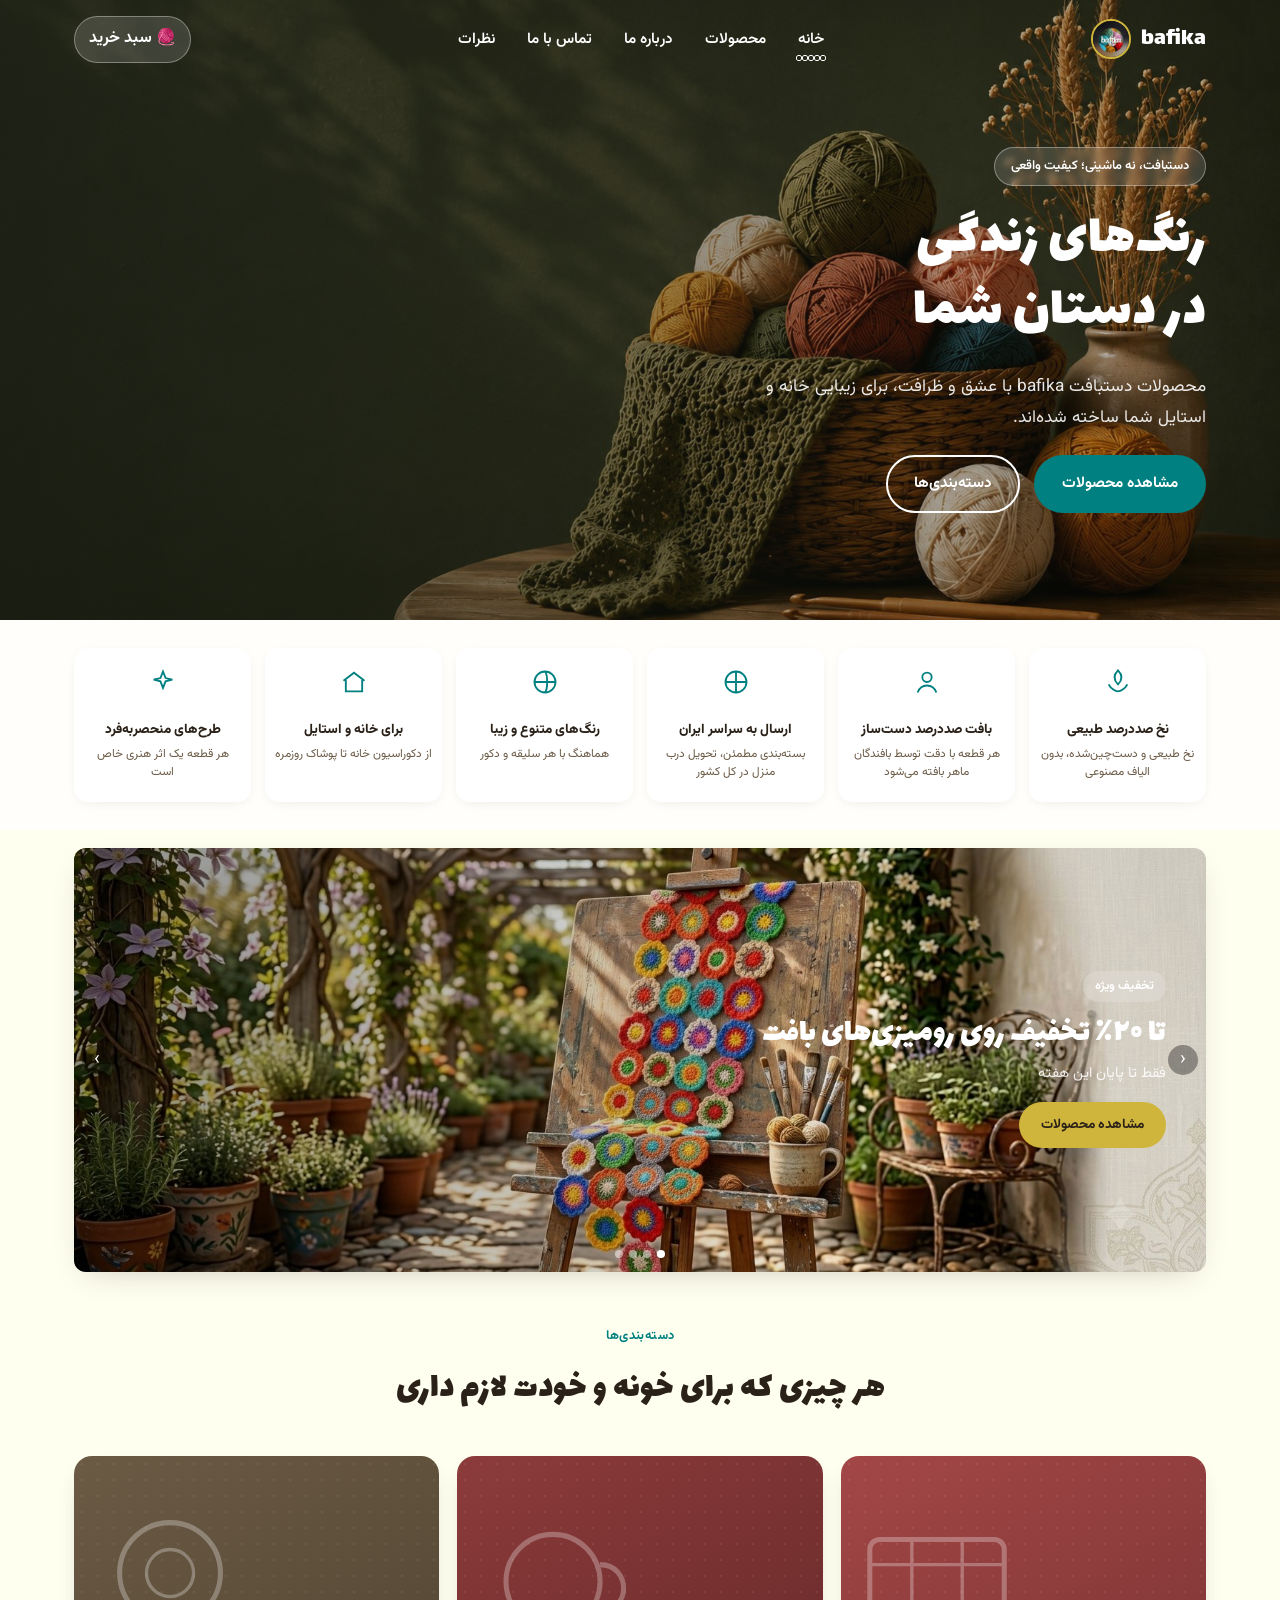
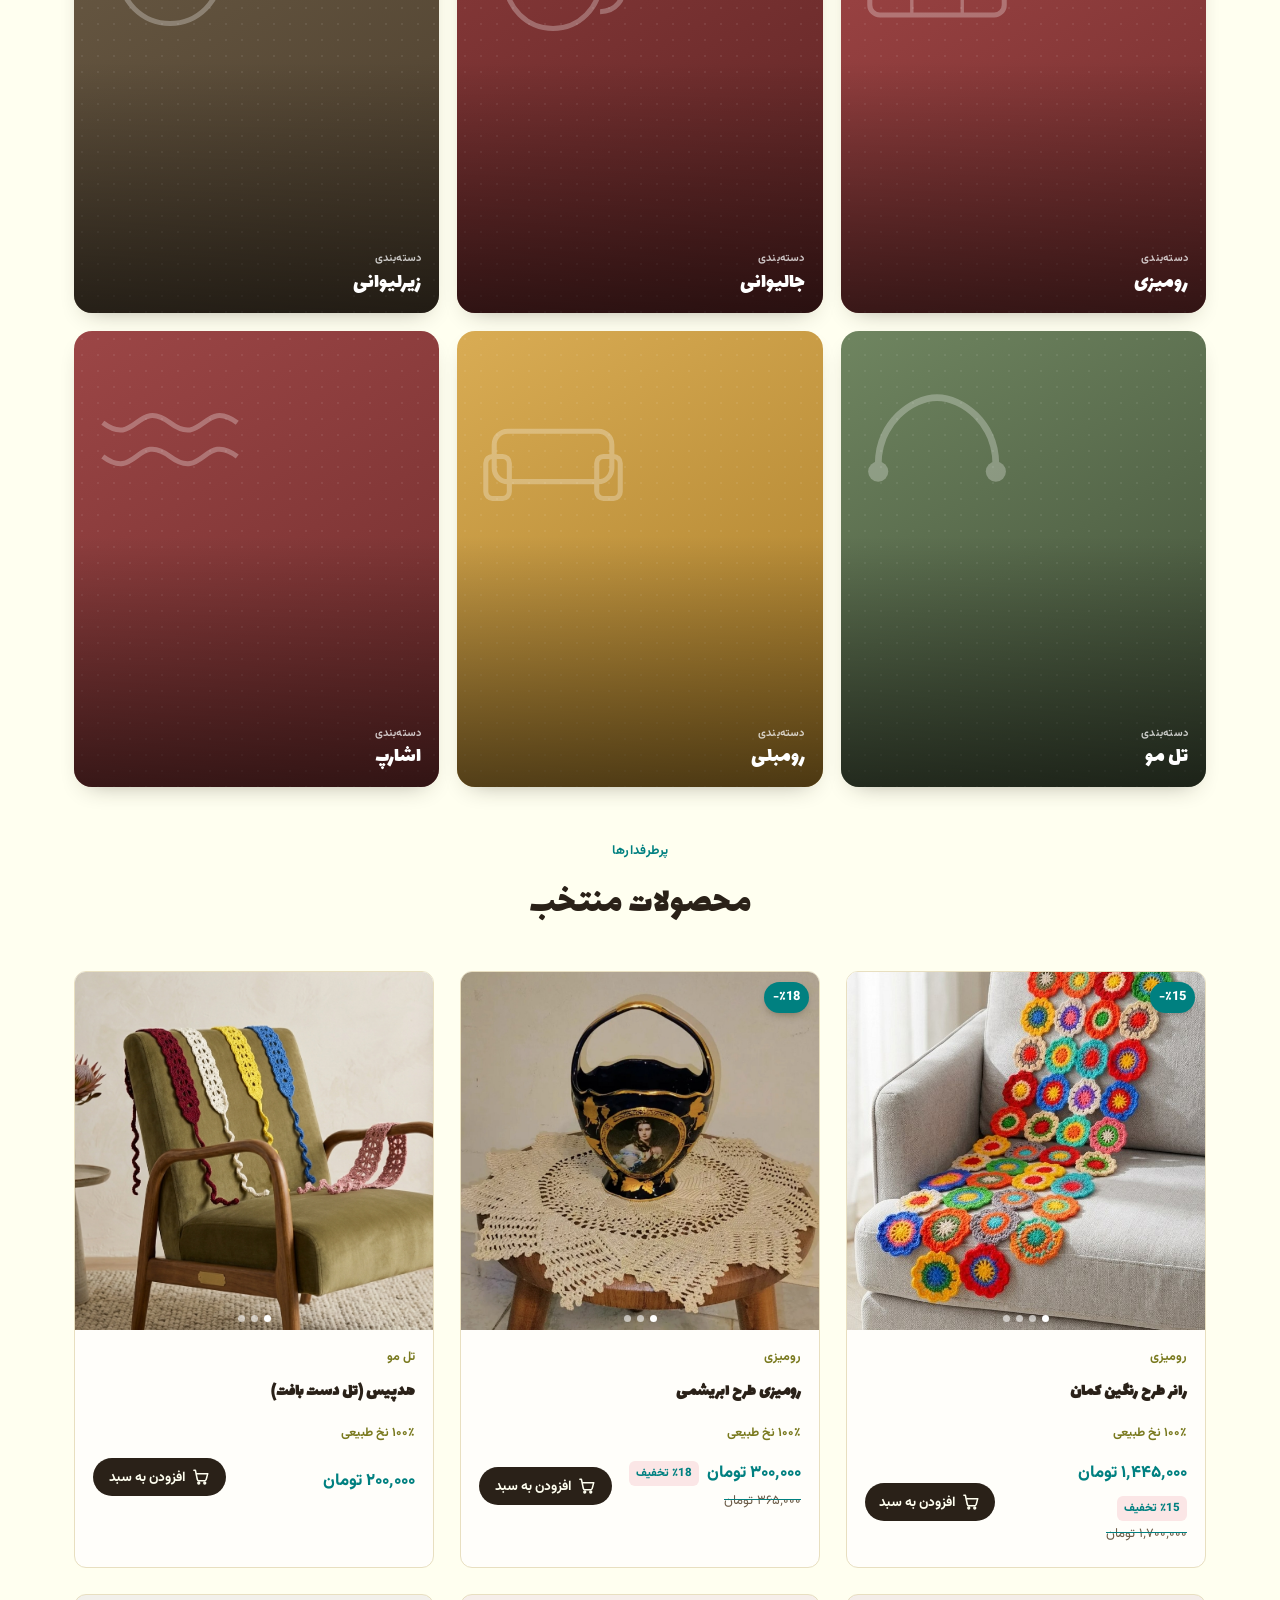
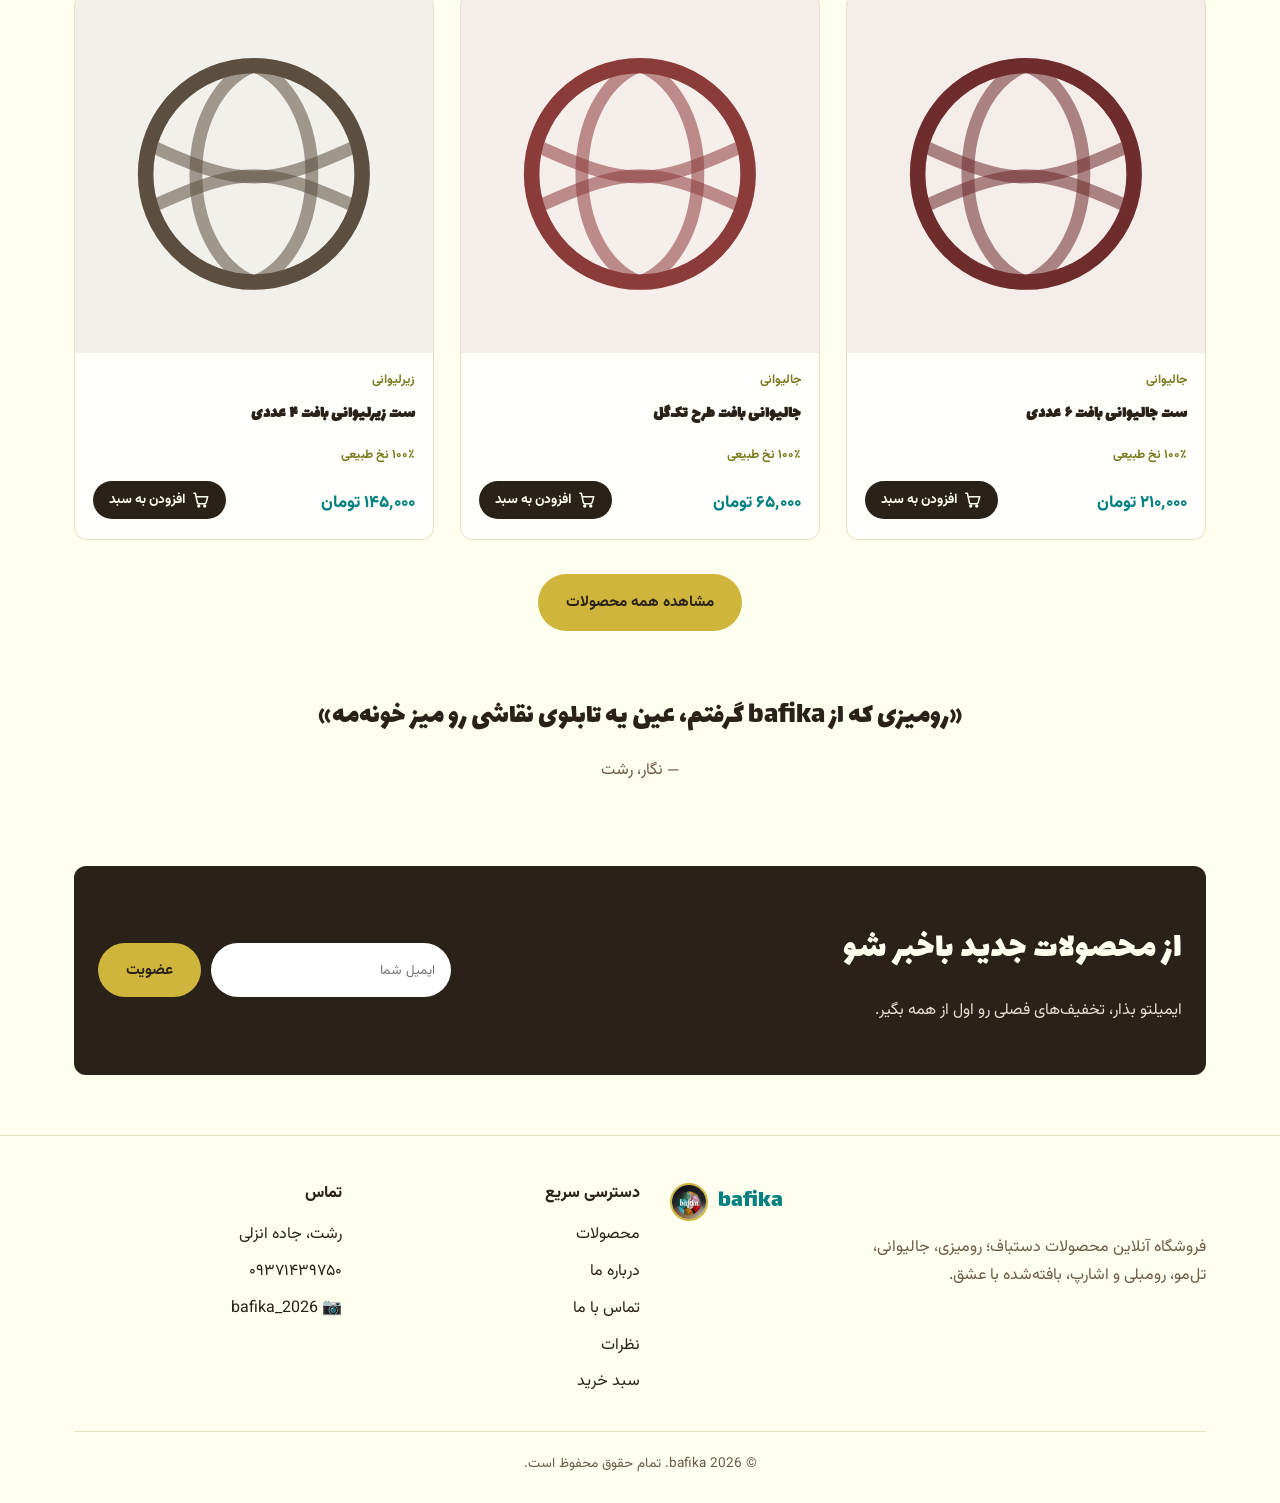
==== commit 7ca47d32: "update cart" ====
--- a/index.html
+++ b/index.html
@@ -6,7 +6,7 @@
 <title>bafika | دستبافت‌های خانگی و اکسسوری</title>
 <meta name="description" content="bafika؛ فروشگاه آنلاین محصولات دستباف — رومیزی، جالیوانی، زیرلیوانی، تل مو، رومبلی و اشارپ، بافته‌شده با نخ طبیعی.">
 <link rel="icon" type="image/png" href="img/logo.png">
-<link rel="stylesheet" href="css/style.css?v=7">
+<link rel="stylesheet" href="css/style.css?v=16">
 </head>
 <body>
 
--- a/css/style.css
+++ b/css/style.css
@@ -18,6 +18,13 @@
 }
 
 *{box-sizing:border-box;}
+*{
+  -webkit-user-select:none;user-select:none;
+  -webkit-touch-callout:none;
+}
+input,textarea,select,[contenteditable="true"]{
+  -webkit-user-select:text;user-select:text;
+}
 html{scroll-behavior:smooth;}
 #categories{scroll-margin-top:88px;}
 body{
@@ -346,23 +353,54 @@
   padding:4px 9px;border-radius:999px;box-shadow:0 4px 10px -4px rgba(43,36,25,.5);
 }
 .price-block{display:flex;flex-direction:column;gap:2px;margin-top:auto;}
-.price-row{display:flex;align-items:center;gap:8px;}
+.price-row{display:flex;align-items:center;gap:8px;flex-wrap:wrap;}
 .product-price.discounted{color:var(--wine);}
+.product-price{white-space:nowrap;}
 .discount-tag{
   background:#fbe6e6;color:var(--wine);font-size:.72rem;font-weight:800;
-  padding:2px 7px;border-radius:6px;
+  padding:2px 7px;border-radius:6px;white-space:nowrap;flex:none;
 }
 .old-price{
   color:var(--ink-soft);font-size:.82rem;text-decoration:line-through;
-  text-decoration-color:var(--wine);
+  text-decoration-color:var(--wine);white-space:nowrap;
 }
 .product-foot{display:flex;align-items:center;justify-content:space-between;gap:10px;margin-top:6px;}
 .add-btn{
-  background:var(--ink);color:var(--cream);border-radius:999px;padding:9px 16px;
-  font-weight:700;font-size:.85rem;border:none;transition:.18s background;
+  position:relative;overflow:hidden;
+  background:var(--ink);color:var(--cream);border-radius:999px;padding:0;
+  height:38px;border:none;cursor:pointer;
+  transition:background .18s;
 }
 .add-btn:hover{background:var(--wine);}
 .add-btn.added{background:var(--moss);}
+.add-btn .pill{
+  position:relative;height:100%;display:flex;align-items:center;justify-content:center;
+  gap:6px;padding:0 16px;white-space:nowrap;
+}
+.add-btn .pill-label{
+  font-weight:700;font-size:.85rem;transition:opacity .18s;
+}
+.add-btn .pill-label.fade{opacity:0;}
+.add-btn .addbtn-icowrap{
+  position:relative;display:block;width:18px;height:18px;flex:none;
+}
+.add-btn .cart-ico{position:absolute;inset:0;width:18px;height:18px;}
+.add-btn .box-ico{
+  position:absolute;left:1px;top:0;width:15px;height:15px;
+  opacity:0;transform:translateY(-16px) scale(.7);
+  transition:opacity .2s, transform .26s cubic-bezier(.34,1.56,.64,1);
+}
+.add-btn.drop .box-ico{opacity:1;transform:translateY(1px) scale(1);}
+.add-btn.landed .box-ico{opacity:0;transform:translateY(2px) scale(.55);transition:opacity .15s .1s, transform .15s .1s;}
+
+.cart-link{transition:transform .15s;}
+.cart-link.bump{animation:cartBump .45s cubic-bezier(.34,1.56,.64,1);}
+@keyframes cartBump{
+  0%{transform:scale(1);}
+  35%{transform:scale(1.22) rotate(-4deg);}
+  65%{transform:scale(.93) rotate(2deg);}
+  100%{transform:scale(1) rotate(0);}
+}
 
 /* ---------- testimonial ---------- */
 .testimonial{padding:60px 0;text-align:center;}
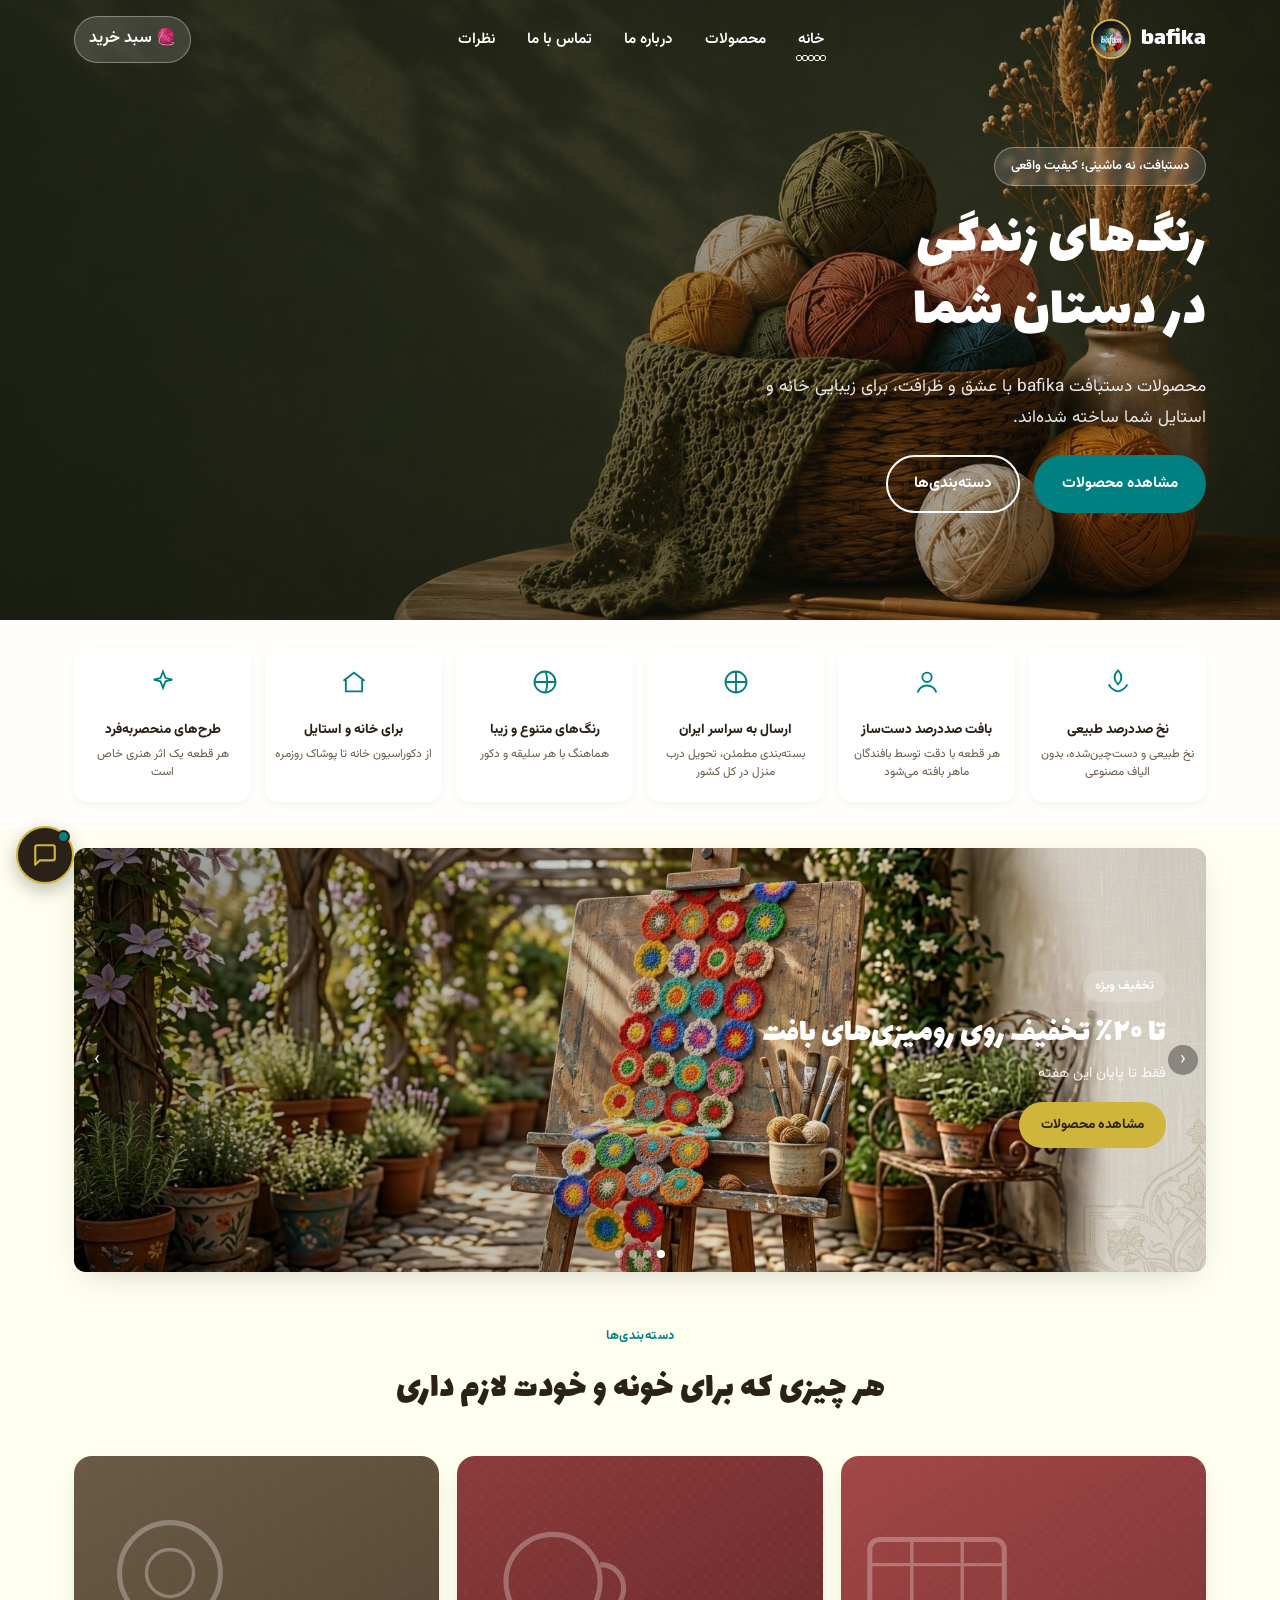
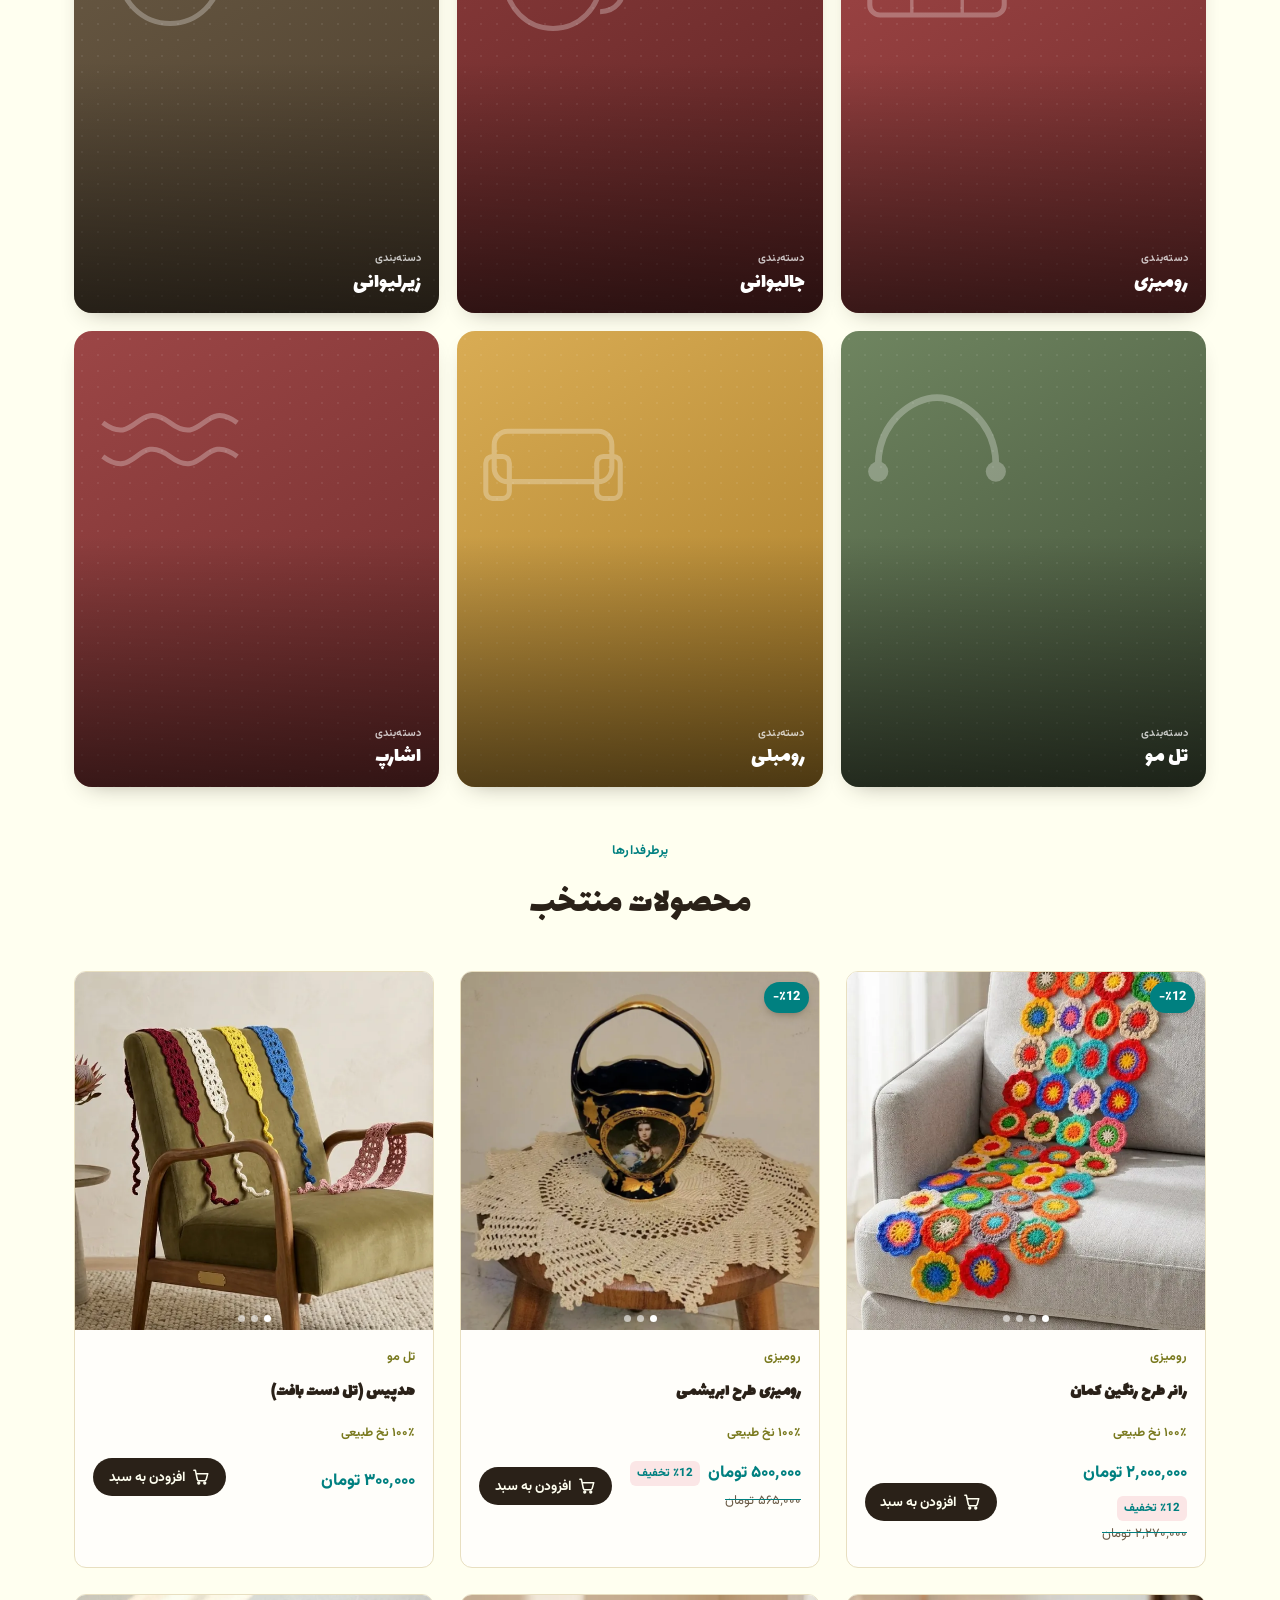
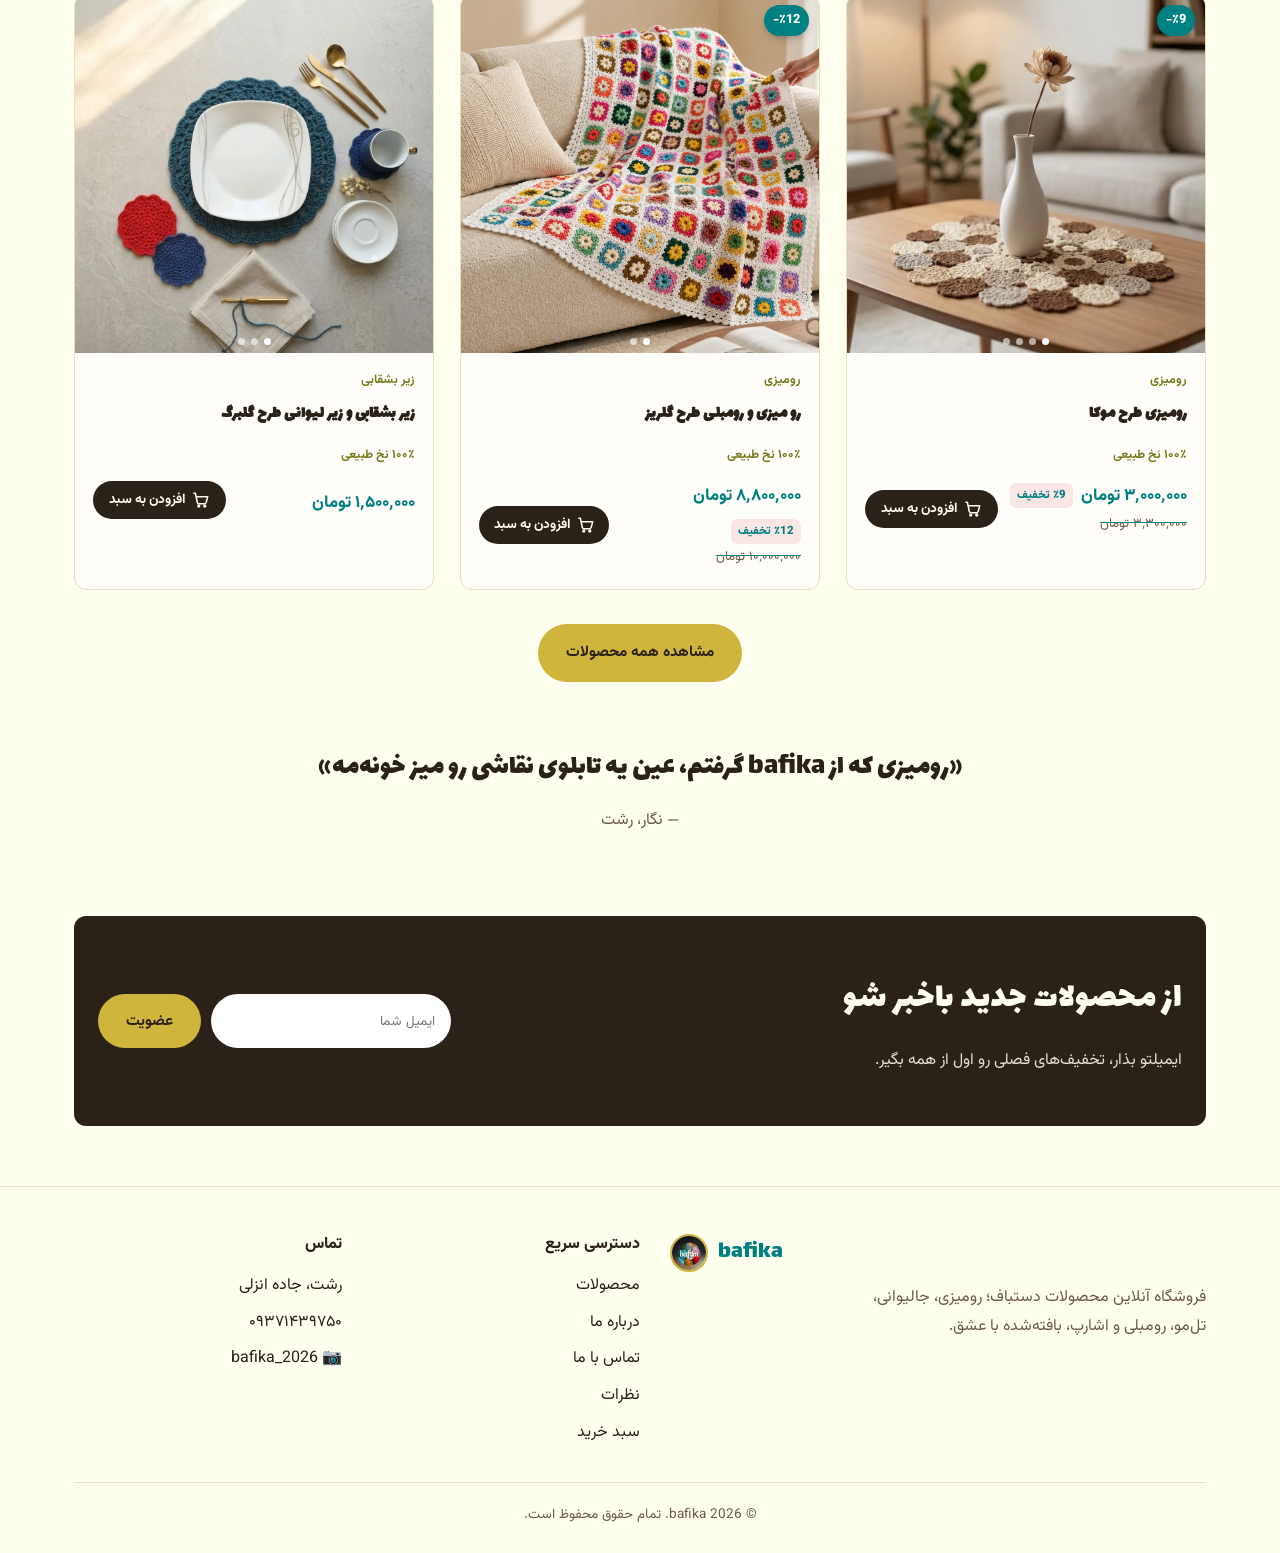
==== commit cde7b7c1: "add chatbot widget" ====
--- a/index.html
+++ b/index.html
@@ -194,5 +194,6 @@
 </footer>
 
 <script src="js/main.js"></script>
+<script src="js/chatbot.js?v=1" defer></script>
 </body>
 </html>
--- a/css/style.css
+++ b/css/style.css
@@ -1,4 +1,16 @@
-@import url('https://fonts.googleapis.com/css2?family=Lalezar&family=Vazirmatn:wght@400;500;600;700;800&display=swap');
+/* فونت‌ها به‌صورت محلی (به‌جای گوگل‌فونت، برای سرعت بیشتر در ایران) */
+@font-face{font-family:'Vazirmatn';font-style:normal;font-weight:400;font-display:swap;src:url('../fonts/vazirmatn-arabic-400-normal.woff2') format('woff2');unicode-range:U+0600-06FF,U+0750-077F,U+0870-088E,U+0890-0891,U+0897-08E1,U+08E3-08FF,U+200C-200E,U+2010-2011,U+204F,U+2E41,U+FB50-FDFF,U+FE70-FE74,U+FE76-FEFC;}
+@font-face{font-family:'Vazirmatn';font-style:normal;font-weight:400;font-display:swap;src:url('../fonts/vazirmatn-latin-400-normal.woff2') format('woff2');unicode-range:U+0000-00FF,U+0131,U+0152-0153,U+02BB-02BC,U+02C6,U+02DA,U+02DC,U+0304,U+0308,U+0329,U+2000-206F,U+20AC,U+2122,U+2191,U+2193,U+2212,U+2215,U+FEFF,U+FFFD;}
+@font-face{font-family:'Vazirmatn';font-style:normal;font-weight:500;font-display:swap;src:url('../fonts/vazirmatn-arabic-500-normal.woff2') format('woff2');unicode-range:U+0600-06FF,U+0750-077F,U+0870-088E,U+0890-0891,U+0897-08E1,U+08E3-08FF,U+200C-200E,U+2010-2011,U+204F,U+2E41,U+FB50-FDFF,U+FE70-FE74,U+FE76-FEFC;}
+@font-face{font-family:'Vazirmatn';font-style:normal;font-weight:500;font-display:swap;src:url('../fonts/vazirmatn-latin-500-normal.woff2') format('woff2');unicode-range:U+0000-00FF,U+0131,U+0152-0153,U+02BB-02BC,U+02C6,U+02DA,U+02DC,U+0304,U+0308,U+0329,U+2000-206F,U+20AC,U+2122,U+2191,U+2193,U+2212,U+2215,U+FEFF,U+FFFD;}
+@font-face{font-family:'Vazirmatn';font-style:normal;font-weight:600;font-display:swap;src:url('../fonts/vazirmatn-arabic-600-normal.woff2') format('woff2');unicode-range:U+0600-06FF,U+0750-077F,U+0870-088E,U+0890-0891,U+0897-08E1,U+08E3-08FF,U+200C-200E,U+2010-2011,U+204F,U+2E41,U+FB50-FDFF,U+FE70-FE74,U+FE76-FEFC;}
+@font-face{font-family:'Vazirmatn';font-style:normal;font-weight:600;font-display:swap;src:url('../fonts/vazirmatn-latin-600-normal.woff2') format('woff2');unicode-range:U+0000-00FF,U+0131,U+0152-0153,U+02BB-02BC,U+02C6,U+02DA,U+02DC,U+0304,U+0308,U+0329,U+2000-206F,U+20AC,U+2122,U+2191,U+2193,U+2212,U+2215,U+FEFF,U+FFFD;}
+@font-face{font-family:'Vazirmatn';font-style:normal;font-weight:700;font-display:swap;src:url('../fonts/vazirmatn-arabic-700-normal.woff2') format('woff2');unicode-range:U+0600-06FF,U+0750-077F,U+0870-088E,U+0890-0891,U+0897-08E1,U+08E3-08FF,U+200C-200E,U+2010-2011,U+204F,U+2E41,U+FB50-FDFF,U+FE70-FE74,U+FE76-FEFC;}
+@font-face{font-family:'Vazirmatn';font-style:normal;font-weight:700;font-display:swap;src:url('../fonts/vazirmatn-latin-700-normal.woff2') format('woff2');unicode-range:U+0000-00FF,U+0131,U+0152-0153,U+02BB-02BC,U+02C6,U+02DA,U+02DC,U+0304,U+0308,U+0329,U+2000-206F,U+20AC,U+2122,U+2191,U+2193,U+2212,U+2215,U+FEFF,U+FFFD;}
+@font-face{font-family:'Vazirmatn';font-style:normal;font-weight:800;font-display:swap;src:url('../fonts/vazirmatn-arabic-800-normal.woff2') format('woff2');unicode-range:U+0600-06FF,U+0750-077F,U+0870-088E,U+0890-0891,U+0897-08E1,U+08E3-08FF,U+200C-200E,U+2010-2011,U+204F,U+2E41,U+FB50-FDFF,U+FE70-FE74,U+FE76-FEFC;}
+@font-face{font-family:'Vazirmatn';font-style:normal;font-weight:800;font-display:swap;src:url('../fonts/vazirmatn-latin-800-normal.woff2') format('woff2');unicode-range:U+0000-00FF,U+0131,U+0152-0153,U+02BB-02BC,U+02C6,U+02DA,U+02DC,U+0304,U+0308,U+0329,U+2000-206F,U+20AC,U+2122,U+2191,U+2193,U+2212,U+2215,U+FEFF,U+FFFD;}
+@font-face{font-family:'Lalezar';font-style:normal;font-weight:400;font-display:swap;src:url('../fonts/lalezar-arabic-400-normal.woff2') format('woff2');unicode-range:U+0600-06FF,U+0750-077F,U+0870-088E,U+0890-0891,U+0897-08E1,U+08E3-08FF,U+200C-200E,U+2010-2011,U+204F,U+2E41,U+FB50-FDFF,U+FE70-FE74,U+FE76-FEFC;}
+@font-face{font-family:'Lalezar';font-style:normal;font-weight:400;font-display:swap;src:url('../fonts/lalezar-latin-400-normal.woff2') format('woff2');unicode-range:U+0000-00FF,U+0131,U+0152-0153,U+02BB-02BC,U+02C6,U+02DA,U+02DC,U+0304,U+0308,U+0329,U+2000-206F,U+20AC,U+2122,U+2191,U+2193,U+2212,U+2215,U+FEFF,U+FFFD;}
 
 :root{
   --cream:#FFFFF0;
@@ -152,15 +164,29 @@
 .site-header.header-overlay.scrolled .nav-links a::after{background-image:radial-gradient(circle at 3px 3px, transparent 2px, var(--wine) 2.3px 2.8px, transparent 3.2px);}
 
 /* mobile dropdown must always stay readable, regardless of header state */
-.site-header.header-overlay .nav-links.open{background:var(--surface);}
+.site-header.header-overlay .nav-links.open{
+  background:rgba(255,254,250,.5);
+  backdrop-filter:blur(24px) saturate(180%);
+  -webkit-backdrop-filter:blur(24px) saturate(180%);
+}
 .site-header.header-overlay .nav-links.open a{color:var(--ink);}
 .site-header.header-overlay .nav-links.open a::after{background-image:radial-gradient(circle at 3px 3px, transparent 2px, var(--wine) 2.3px 2.8px, transparent 3.2px);}
 
+/* once scrolled, the header itself goes solid — the dropdown should match, not stay see-through over ordinary page content */
+.site-header.header-overlay.scrolled .nav-links.open{
+  background:rgba(255,254,250,.9);
+  backdrop-filter:blur(20px) saturate(160%);
+  -webkit-backdrop-filter:blur(20px) saturate(160%);
+}
+
 @media (max-width:820px){
   .nav-links{
-    position:fixed;inset:64px 0 auto 0;background:var(--surface);
+    position:fixed;inset:64px 0 auto 0;
+    background:rgba(255,254,250,.9);
+    backdrop-filter:blur(20px) saturate(160%);
+    -webkit-backdrop-filter:blur(20px) saturate(160%);
     flex-direction:column;padding:20px 24px;gap:18px;
-    border-bottom:1px solid var(--line);box-shadow:var(--shadow);
+    border-bottom:1px solid rgba(232,223,192,.6);box-shadow:var(--shadow);
     transform:translateY(-12px);opacity:0;pointer-events:none;transition:.2s;
   }
   .nav-links.open{transform:translateY(0);opacity:1;pointer-events:auto;}
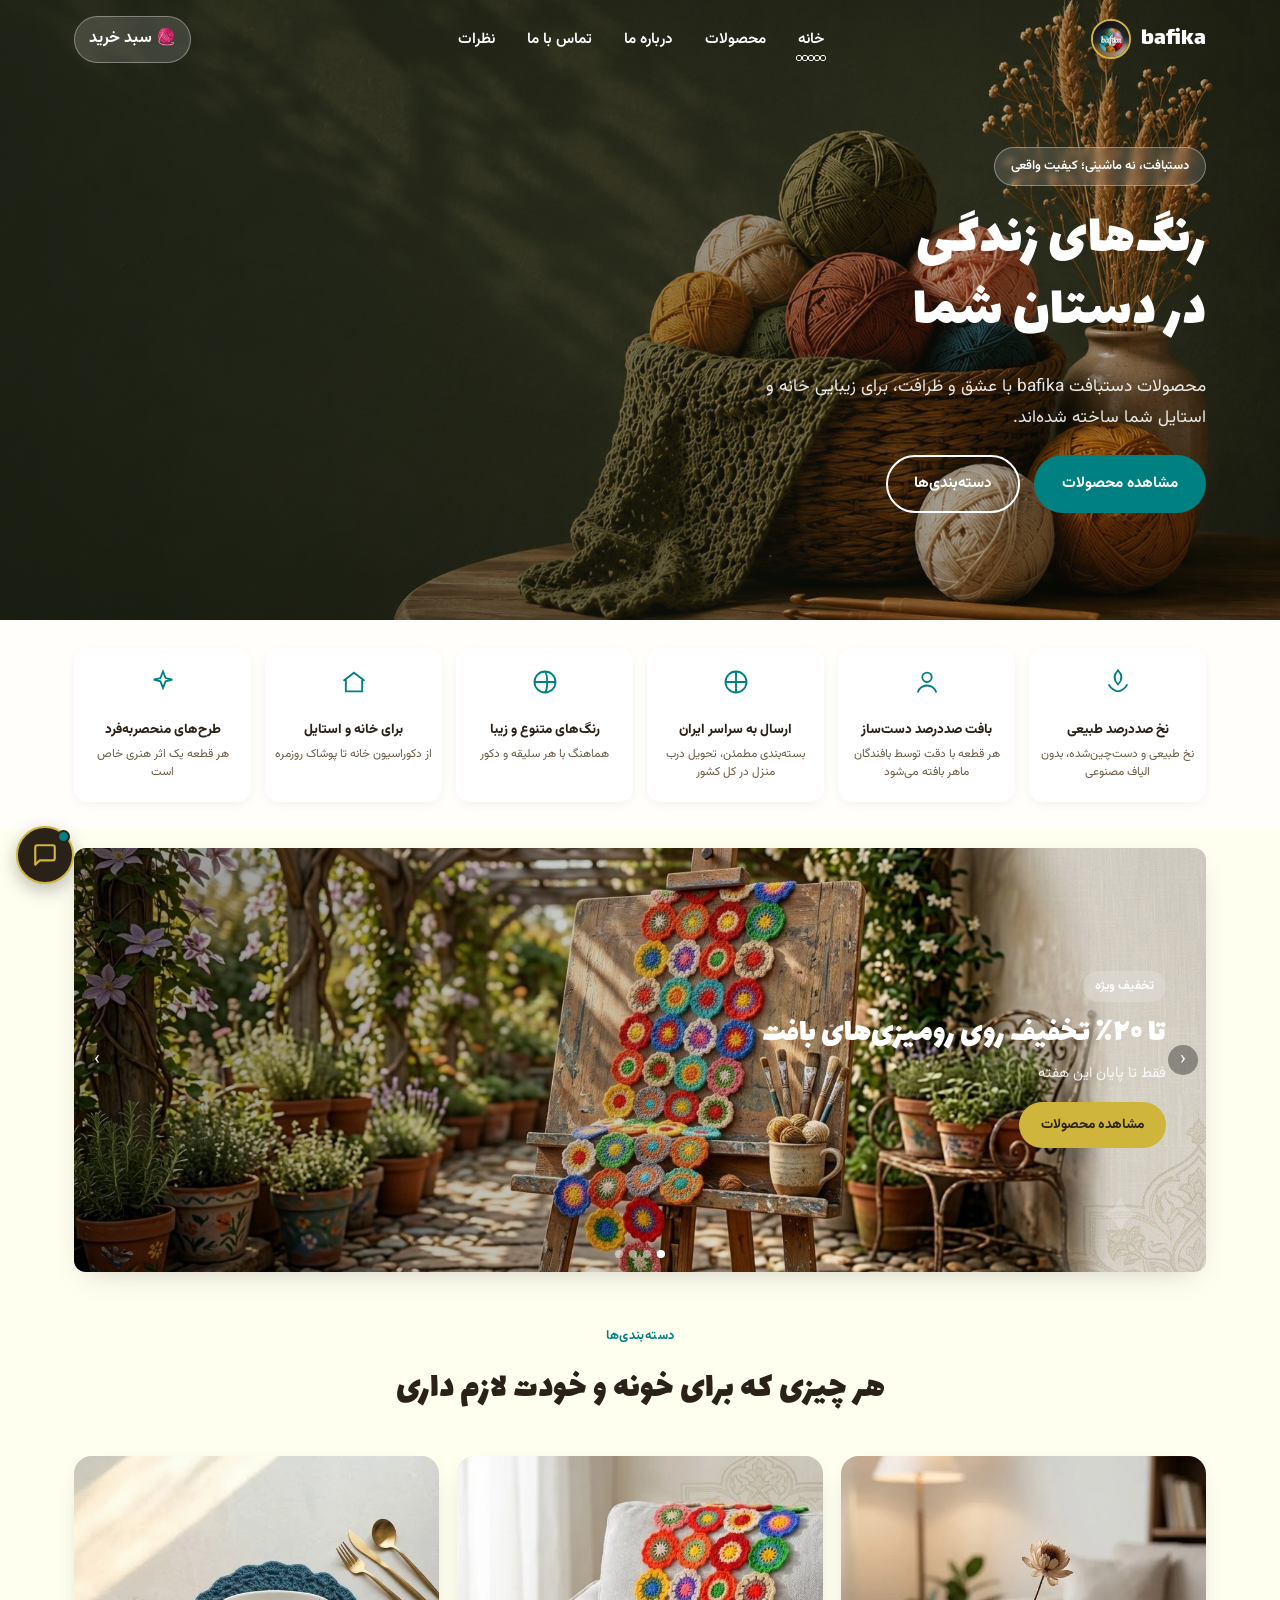
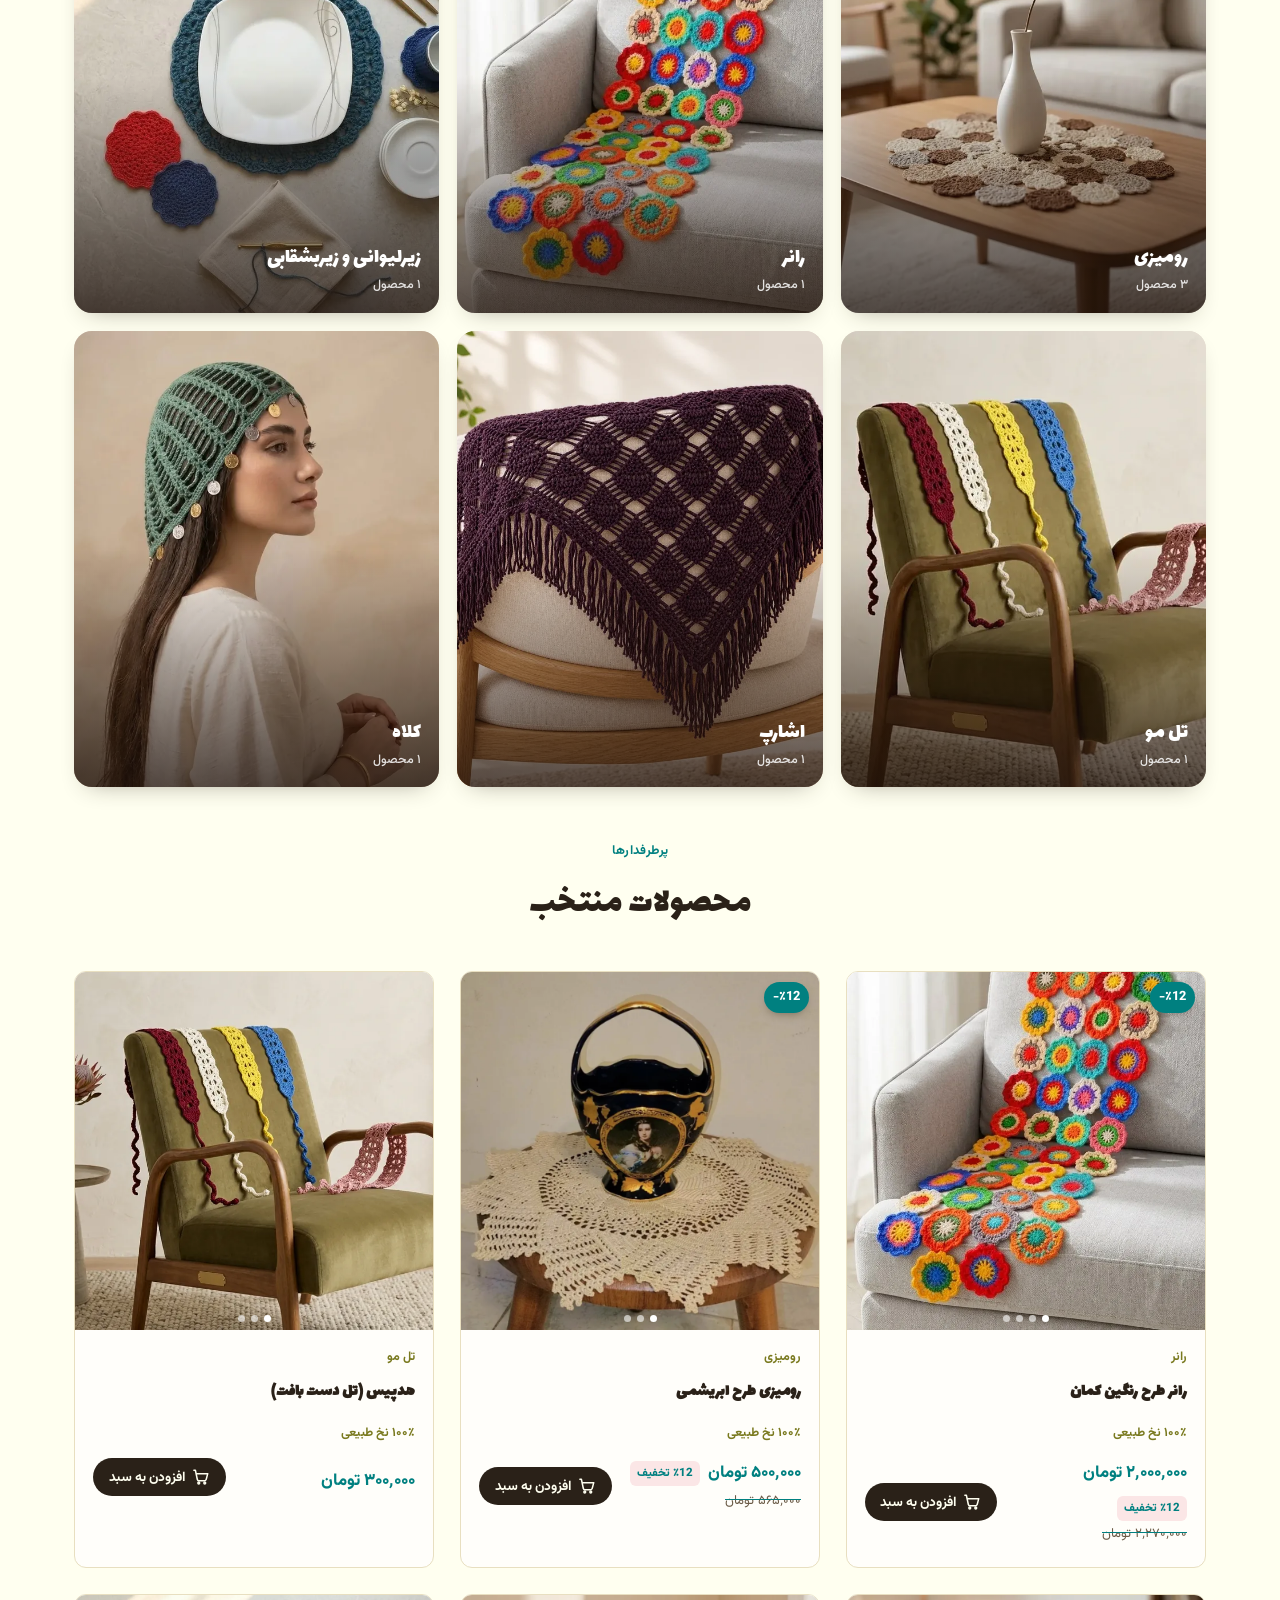
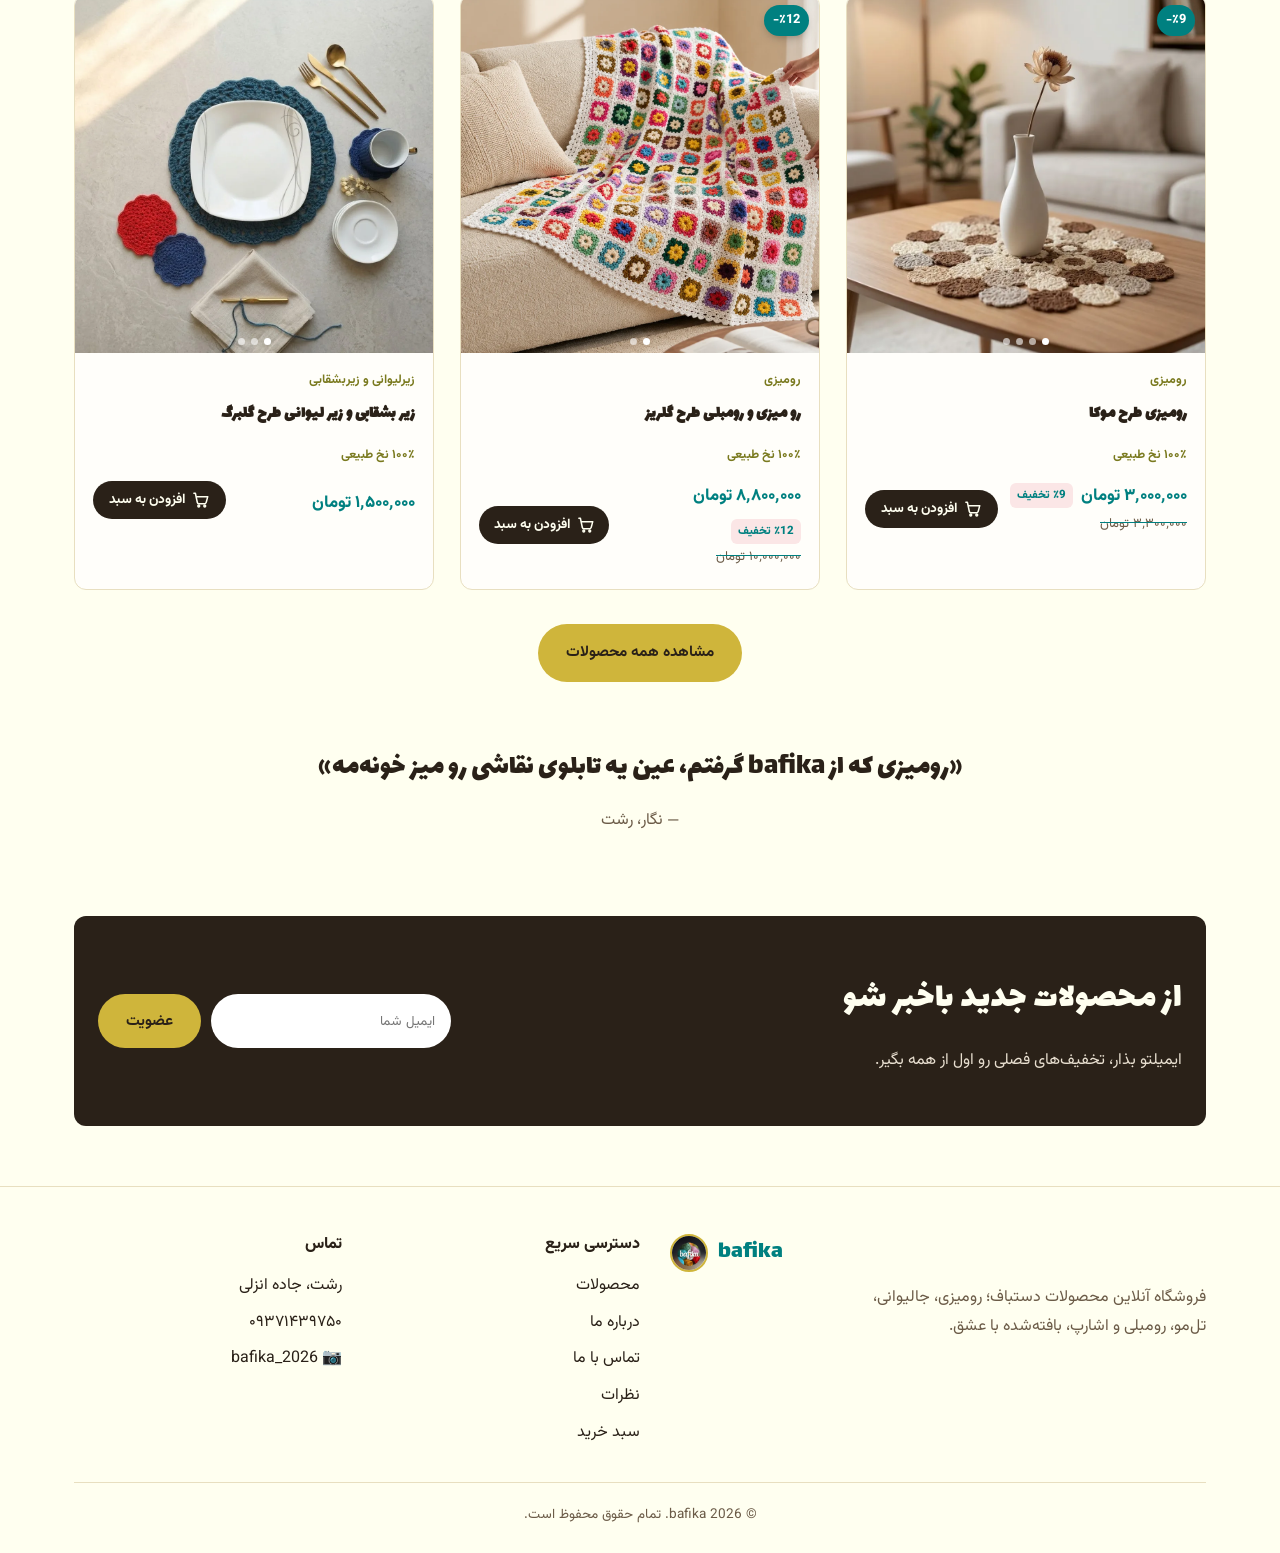
==== commit 613c2e2b: "Redesign homepage category cards with product photos and live product counts" ====
--- a/index.html
+++ b/index.html
@@ -6,7 +6,7 @@
 <title>bafika | دستبافت‌های خانگی و اکسسوری</title>
 <meta name="description" content="bafika؛ فروشگاه آنلاین محصولات دستباف — رومیزی، جالیوانی، زیرلیوانی، تل مو، رومبلی و اشارپ، بافته‌شده با نخ طبیعی.">
 <link rel="icon" type="image/png" href="img/logo.png">
-<link rel="stylesheet" href="css/style.css?v=16">
+<link rel="stylesheet" href="css/style.css?v=17">
 </head>
 <body>
 
@@ -96,29 +96,29 @@
         <h2>هر چیزی که برای خونه و خودت لازم داری</h2>
       </div>
       <div class="cat-grid">
-        <a class="cat-card" href="products.html#table" style="background:linear-gradient(150deg, #a34747 0%, #6E2C2C 100%);">
-          <svg class="cat-icon" viewBox="0 0 100 100" aria-hidden="true"><rect x="10" y="30" width="80" height="45" rx="6" fill="none" stroke="#fff" stroke-width="3"/><path d="M10 45h80M35 30v45M65 30v45" stroke="#fff" stroke-width="2"/></svg>
-          <span class="cat-label"><span class="cat-eyebrow">دسته‌بندی</span><span class="cat-title">رومیزی</span></span>
+        <a class="cat-card" href="products.html#table">
+          <img class="cat-img" src="img/categories/table.webp" alt="رومیزی دست‌باف" width="640" height="800" loading="lazy">
+          <span class="cat-label"><span class="cat-title">رومیزی</span><span class="cat-count" data-cat-count="table"></span></span>
         </a>
-        <a class="cat-card" href="products.html#cupholder" style="background:linear-gradient(150deg, #8C3B3B 0%, #5a2323 100%);">
-          <svg class="cat-icon" viewBox="0 0 100 100" aria-hidden="true"><circle cx="50" cy="55" r="28" fill="none" stroke="#fff" stroke-width="3"/><path d="M78 45c10 0 14 8 14 14s-4 14-14 14" fill="none" stroke="#fff" stroke-width="3"/></svg>
-          <span class="cat-label"><span class="cat-eyebrow">دسته‌بندی</span><span class="cat-title">جالیوانی</span></span>
+        <a class="cat-card" href="products.html#runner">
+          <img class="cat-img" src="img/categories/runner.webp" alt="رانر دست‌باف" width="640" height="800" loading="lazy">
+          <span class="cat-label"><span class="cat-title">رانر</span><span class="cat-count" data-cat-count="runner"></span></span>
         </a>
-        <a class="cat-card" href="products.html#coaster" style="background:linear-gradient(150deg, #6b5b45 0%, #4a3d2c 100%);">
-          <svg class="cat-icon" viewBox="0 0 100 100" aria-hidden="true"><circle cx="50" cy="50" r="30" fill="none" stroke="#fff" stroke-width="3"/><circle cx="50" cy="50" r="14" fill="none" stroke="#fff" stroke-width="2"/></svg>
-          <span class="cat-label"><span class="cat-eyebrow">دسته‌بندی</span><span class="cat-title">زیرلیوانی</span></span>
+        <a class="cat-card" href="products.html#coaster">
+          <img class="cat-img" src="img/categories/coaster.webp" alt="زیرلیوانی و زیربشقابی دست‌باف" width="640" height="800" loading="lazy">
+          <span class="cat-label"><span class="cat-title">زیرلیوانی و زیربشقابی</span><span class="cat-count" data-cat-count="coaster"></span></span>
         </a>
-        <a class="cat-card" href="products.html#headband" style="background:linear-gradient(150deg, #6f8560 0%, #3f4d36 100%);">
-          <svg class="cat-icon" viewBox="0 0 100 100" aria-hidden="true"><path d="M15 60c0-25 20-40 35-40s35 15 35 40" fill="none" stroke="#fff" stroke-width="4"/><circle cx="15" cy="64" r="6" fill="#fff"/><circle cx="85" cy="64" r="6" fill="#fff"/></svg>
-          <span class="cat-label"><span class="cat-eyebrow">دسته‌بندی</span><span class="cat-title">تل مو</span></span>
+        <a class="cat-card" href="products.html#headband">
+          <img class="cat-img" src="img/categories/headband.webp" alt="تل مو دست‌باف" width="640" height="800" loading="lazy">
+          <span class="cat-label"><span class="cat-title">تل مو</span><span class="cat-count" data-cat-count="headband"></span></span>
         </a>
-        <a class="cat-card" href="products.html#sofa" style="background:linear-gradient(150deg, #d9ac54 0%, #a87c28 100%);">
-          <svg class="cat-icon" viewBox="0 0 100 100" aria-hidden="true"><rect x="15" y="40" width="70" height="30" rx="8" fill="none" stroke="#fff" stroke-width="3"/><rect x="10" y="55" width="14" height="25" rx="4" fill="none" stroke="#fff" stroke-width="3"/><rect x="76" y="55" width="14" height="25" rx="4" fill="none" stroke="#fff" stroke-width="3"/></svg>
-          <span class="cat-label"><span class="cat-eyebrow">دسته‌بندی</span><span class="cat-title">رومبلی</span></span>
+        <a class="cat-card" href="products.html#scarf">
+          <img class="cat-img" src="img/categories/scarf.webp" alt="اشارپ دست‌باف" width="640" height="800" loading="lazy">
+          <span class="cat-label"><span class="cat-title">اشارپ</span><span class="cat-count" data-cat-count="scarf"></span></span>
         </a>
-        <a class="cat-card" href="products.html#scarf" style="background:linear-gradient(150deg, #9c4646 0%, #6E2C2C 100%);">
-          <svg class="cat-icon" viewBox="0 0 100 100" aria-hidden="true"><path d="M10 35c20 15 20-15 40 0s20-15 40 0" fill="none" stroke="#fff" stroke-width="3"/><path d="M10 55c20 15 20-15 40 0s20-15 40 0" fill="none" stroke="#fff" stroke-width="3"/></svg>
-          <span class="cat-label"><span class="cat-eyebrow">دسته‌بندی</span><span class="cat-title">اشارپ</span></span>
+        <a class="cat-card" href="products.html#hat">
+          <img class="cat-img" src="img/categories/hat.webp" alt="کلاه دست‌باف" width="640" height="800" loading="lazy">
+          <span class="cat-label"><span class="cat-title">کلاه</span><span class="cat-count" data-cat-count="hat"></span></span>
         </a>
       </div>
     </div>
--- a/css/style.css
+++ b/css/style.css
@@ -163,34 +163,68 @@
 .site-header.header-overlay.scrolled .cart-link{background:var(--surface);border-color:var(--line);color:var(--ink);}
 .site-header.header-overlay.scrolled .nav-links a::after{background-image:radial-gradient(circle at 3px 3px, transparent 2px, var(--wine) 2.3px 2.8px, transparent 3.2px);}
 
-/* mobile dropdown must always stay readable, regardless of header state */
-.site-header.header-overlay .nav-links.open{
-  background:rgba(255,254,250,.5);
-  backdrop-filter:blur(24px) saturate(180%);
-  -webkit-backdrop-filter:blur(24px) saturate(180%);
-}
-.site-header.header-overlay .nav-links.open a{color:var(--ink);}
-.site-header.header-overlay .nav-links.open a::after{background-image:radial-gradient(circle at 3px 3px, transparent 2px, var(--wine) 2.3px 2.8px, transparent 3.2px);}
-
-/* once scrolled, the header itself goes solid — the dropdown should match, not stay see-through over ordinary page content */
-.site-header.header-overlay.scrolled .nav-links.open{
-  background:rgba(255,254,250,.9);
-  backdrop-filter:blur(20px) saturate(160%);
-  -webkit-backdrop-filter:blur(20px) saturate(160%);
-}
-
+/* کارت منوی موبایل در دسکتاپ اصلاً نمایش داده نمی‌شود */
+.mnav-overlay,.mnav-card{display:none;}
 @media (max-width:820px){
-  .nav-links{
-    position:fixed;inset:64px 0 auto 0;
-    background:rgba(255,254,250,.9);
-    backdrop-filter:blur(20px) saturate(160%);
-    -webkit-backdrop-filter:blur(20px) saturate(160%);
-    flex-direction:column;padding:20px 24px;gap:18px;
-    border-bottom:1px solid rgba(232,223,192,.6);box-shadow:var(--shadow);
-    transform:translateY(-12px);opacity:0;pointer-events:none;transition:.2s;
-  }
-  .nav-links.open{transform:translateY(0);opacity:1;pointer-events:auto;}
+  .nav-links{display:none;}   /* لینک‌ها در موبایل داخل کارت منو (mnav) نمایش داده می‌شوند */
   .menu-toggle{display:block;}
+  .mnav-overlay,.mnav-card{display:block;}
+}
+
+/* ---------- منوی موبایل: کارت کنار صفحه + پس‌زمینه‌ی تار (js/main.js ← initMobileNav) ---------- */
+.mnav-overlay{
+  position:fixed;top:0;right:0;bottom:0;left:0;z-index:10000;
+  background:rgba(42,33,24,.38);-webkit-backdrop-filter:blur(3px);backdrop-filter:blur(3px);
+  opacity:0;visibility:hidden;pointer-events:none;
+  transition:opacity .2s ease,visibility 0s linear .2s;
+}
+.mnav-overlay.show{opacity:1;visibility:visible;pointer-events:auto;transition:opacity .3s ease,visibility 0s;}
+
+.mnav-card{
+  position:fixed;z-index:10001;top:calc(12px + env(safe-area-inset-top,0px));left:12px;
+  width:min(292px,calc(100vw - 56px));direction:rtl;
+  background:rgba(255,254,250,.97);border:1px solid var(--line);border-radius:24px;
+  box-shadow:0 18px 44px rgba(42,33,24,.30);padding:12px 12px 10px;
+  transform-origin:top left;
+  opacity:0;visibility:hidden;pointer-events:none;transform:translate(-10px,-10px) scale(.9);
+  transition:transform .2s ease-in,opacity .18s ease-in,visibility 0s linear .2s;
+}
+.mnav-card.show{
+  opacity:1;visibility:visible;pointer-events:auto;transform:none;
+  transition:transform .38s cubic-bezier(.22,1,.36,1),opacity .25s ease-out,visibility 0s;
+}
+.mnav-card,.mnav-card *{-webkit-tap-highlight-color:transparent;}
+.mnav-head{display:flex;align-items:center;justify-content:space-between;padding:2px 4px 10px;}
+.mnav-card .brand-logo{width:36px;height:36px;}
+.mnav-close{
+  width:40px;height:40px;border-radius:12px;border:1.5px solid var(--line);background:#fff;color:var(--ink);
+  font-size:22px;line-height:1;display:flex;align-items:center;justify-content:center;padding:0;cursor:pointer;
+}
+.mnav-close:active{background:var(--cream);}
+.mnav-close:focus-visible,.mnav-item:focus-visible{outline:3px solid var(--gold);outline-offset:2px;}
+.mnav-sep{height:1px;background:var(--line);margin:2px 4px 8px;}
+.mnav-sep.mnav-sep-2{margin-top:8px;}
+
+/* ورود تدریجی آیتم‌ها (هر کدام کمی دیرتر)؛ هنگام بسته شدن همه با هم و سریع محو می‌شوند */
+.mnav-item{opacity:0;transform:translateY(6px);transition:opacity .15s ease,transform .15s ease;}
+.mnav-card.show .mnav-item{
+  opacity:1;transform:none;
+  transition:opacity .24s ease calc(70ms + var(--i,0) * 30ms),transform .24s ease calc(70ms + var(--i,0) * 30ms);
+}
+.mnav-link{
+  display:flex;align-items:center;justify-content:space-between;
+  padding:11px 14px;border-radius:12px;font-size:1rem;font-weight:600;color:var(--ink);
+}
+.mnav-link:active{background:rgba(0,128,128,.08);}
+.mnav-link[aria-current="page"]{background:rgba(0,128,128,.10);color:var(--wine-dark);}
+.mnav-link[aria-current="page"]::after{content:"";width:7px;height:7px;border-radius:50%;background:var(--wine);}
+.mnav-contact{display:flex;align-items:center;gap:12px;padding:8px 10px;border-radius:12px;color:var(--ink);}
+.mnav-contact:active{background:rgba(0,128,128,.08);}
+.mnav-ic{width:34px;height:34px;flex:none;border-radius:50%;background:rgba(0,128,128,.10);color:var(--wine-dark);display:flex;align-items:center;justify-content:center;}
+.mnav-ct small{display:block;font-size:.72rem;color:#8a7e6b;line-height:1.3;}
+.mnav-ct b{display:block;font-size:.92rem;font-weight:700;line-height:1.4;}
+@media (prefers-reduced-motion:reduce){
+  .mnav-overlay,.mnav-card,.mnav-item,.mnav-card.show .mnav-item{transition:none;}
 }
 
 /* ---------- buttons ---------- */
@@ -285,39 +319,32 @@
 .cat-card{
   position:relative;border-radius:18px;overflow:hidden;aspect-ratio:4/5;
   display:flex;align-items:flex-end;padding:0;border:none;
-  text-decoration:none;
+  text-decoration:none;background:#e9dfcf;
   box-shadow:0 10px 24px -14px rgba(43,36,25,.45);
   transition:transform .22s ease, box-shadow .22s ease;
 }
 .cat-card:hover{transform:translateY(-5px);box-shadow:0 16px 30px -14px rgba(43,36,25,.55);}
-.cat-card::before{
-  /* بافت نقطه‌ای ظریف روی گرادیان، برای حس طراحی‌شده‌تر */
+.cat-img{
+  position:absolute;inset:0;width:100%;height:100%;object-fit:cover;
+  transition:transform .5s ease;
+}
+.cat-card:hover .cat-img{transform:scale(1.06);}
+.cat-card::after{
+  /* گرادیان تیره‌ی پایین کارت، فقط برای خوانا ماندن اسم دسته روی عکس */
   content:'';position:absolute;inset:0;
-  background-image:radial-gradient(rgba(255,255,255,.14) 1.4px, transparent 1.4px);
-  background-size:16px 16px;
-  opacity:.5;
-}
-.cat-card::after{
-  content:'';position:absolute;inset:0;
-  background:linear-gradient(0deg, rgba(0,0,0,.55) 0%, transparent 55%);
-}
-.cat-icon{
-  position:absolute;top:12px;left:12px;width:46%;height:46%;
-  opacity:.28;
+  background:linear-gradient(0deg, rgba(30,18,12,.72) 0%, rgba(30,18,12,0) 52%);
 }
 .cat-label{
   position:relative;z-index:2;width:100%;padding:16px 18px;
   display:flex;flex-direction:column;gap:2px;
 }
-.cat-eyebrow{
-  color:rgba(255,255,255,.75);font-size:.68rem;font-weight:700;
-  letter-spacing:.02em;
-}
 .cat-title{
   color:#fff;font-family:'Lalezar',cursive;font-size:1.35rem;line-height:1.2;
 }
+.cat-count{color:rgba(255,255,255,.85);font-size:.78rem;font-weight:500;}
+.cat-count:empty{display:none;}
 @media (max-width:900px){.cat-grid{grid-template-columns:repeat(2,1fr);}}
-@media (max-width:560px){.cat-card{aspect-ratio:1/1;}.cat-title{font-size:1.15rem;}}
+@media (max-width:560px){.cat-title{font-size:1.15rem;}.cat-label{padding:12px 14px;}}
 
 /* ---------- product grid ---------- */
 .products-toolbar{
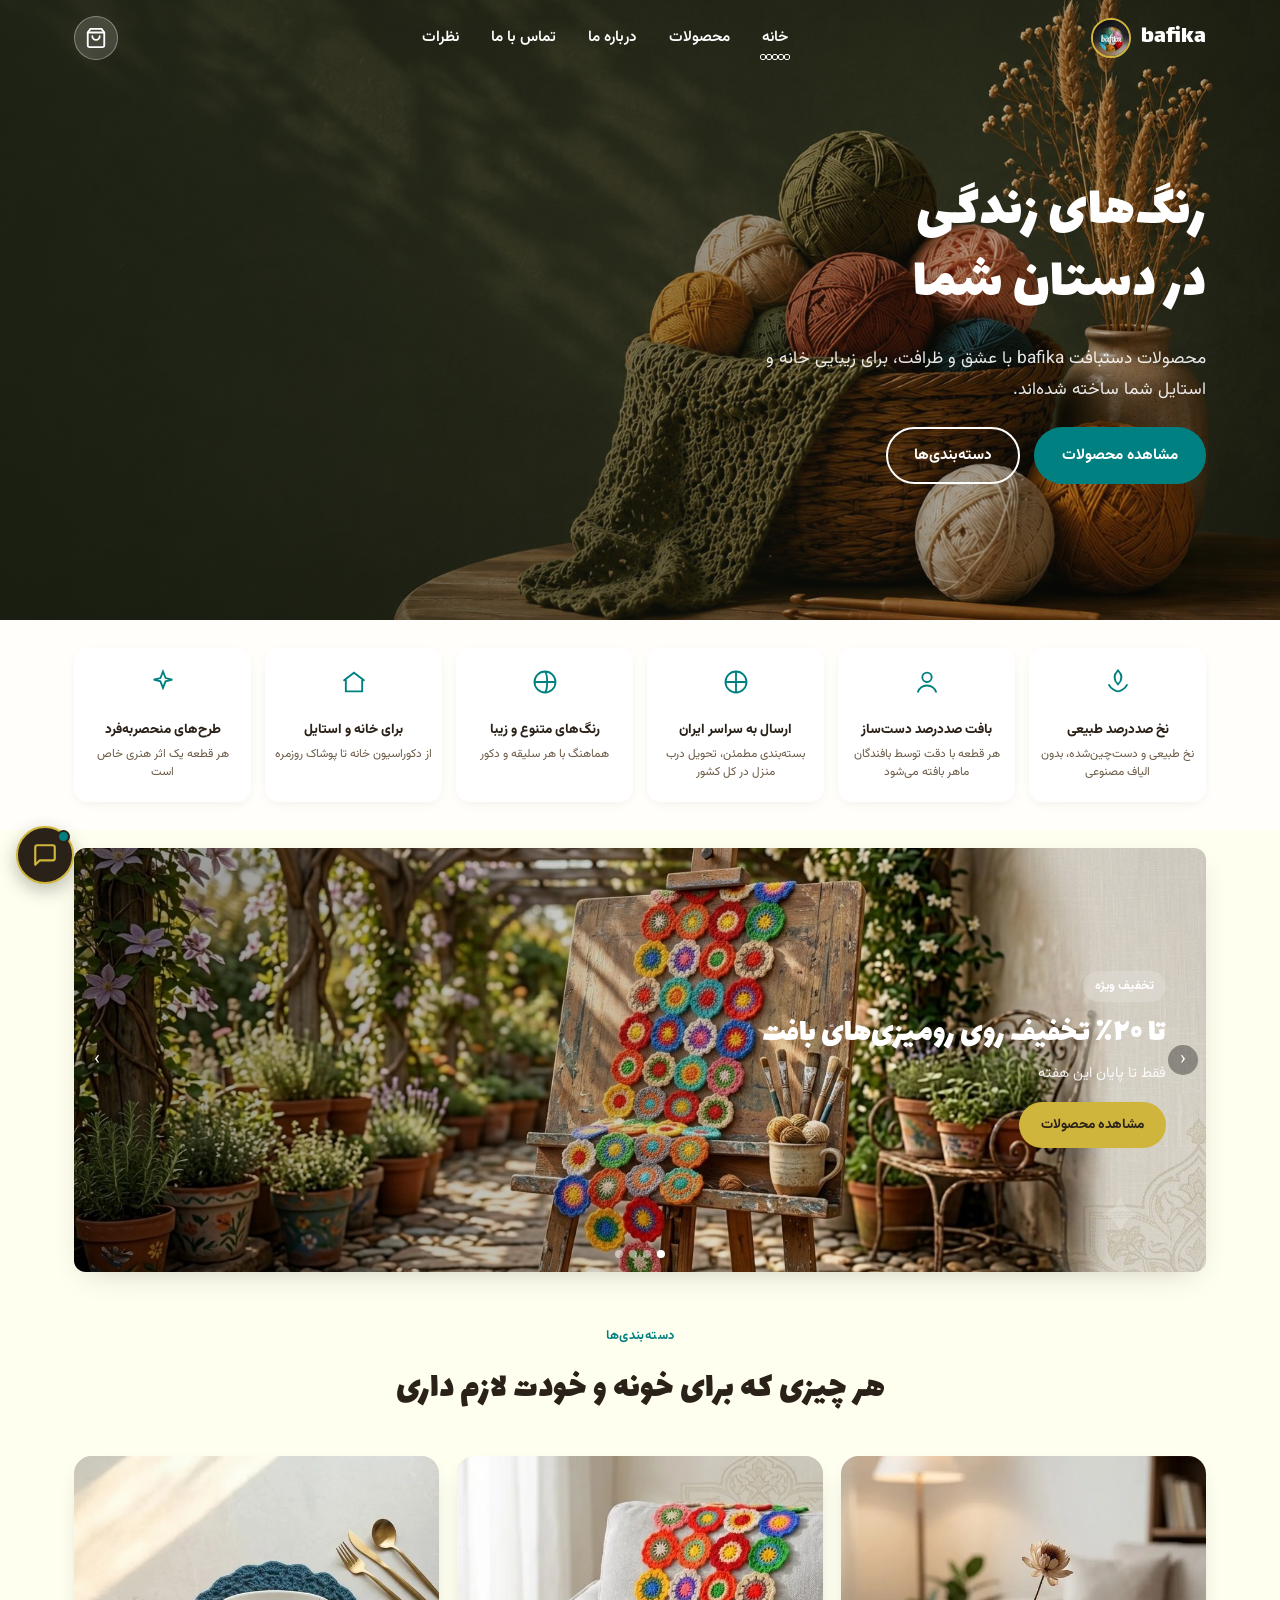
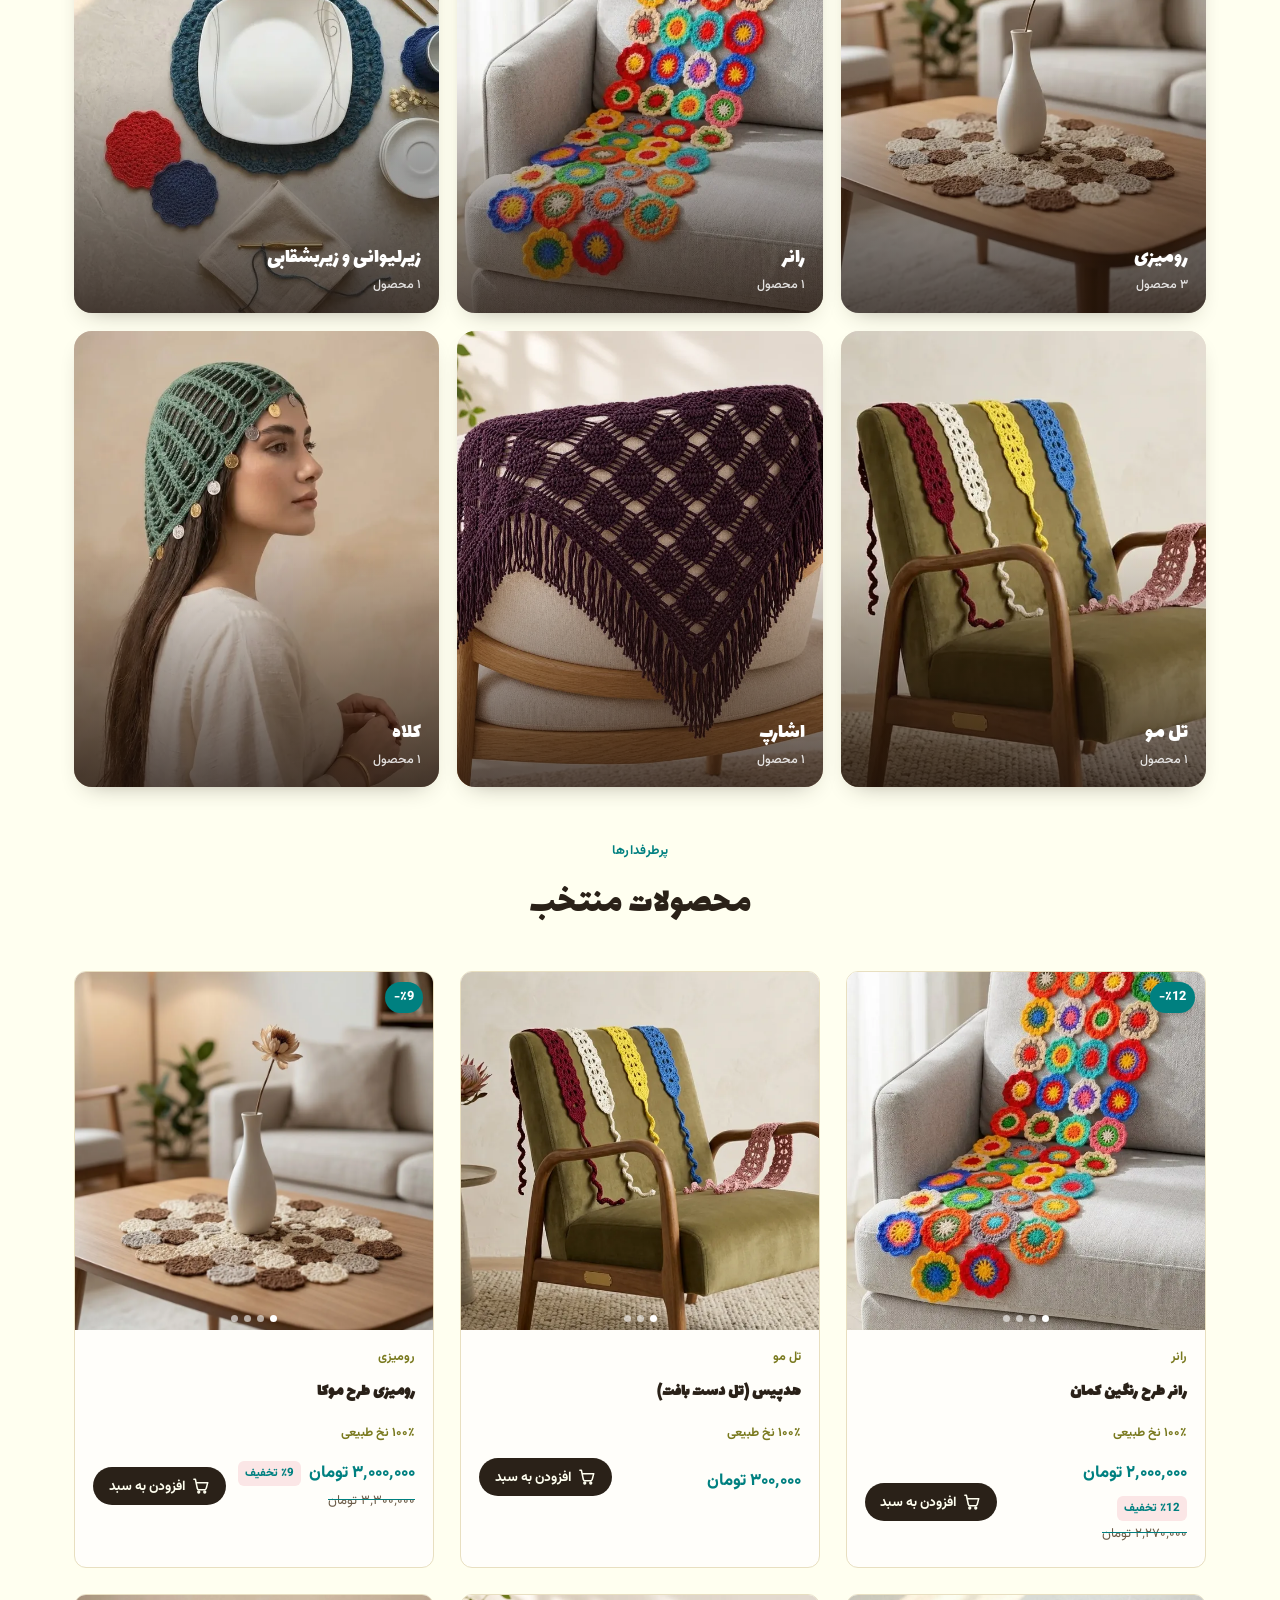
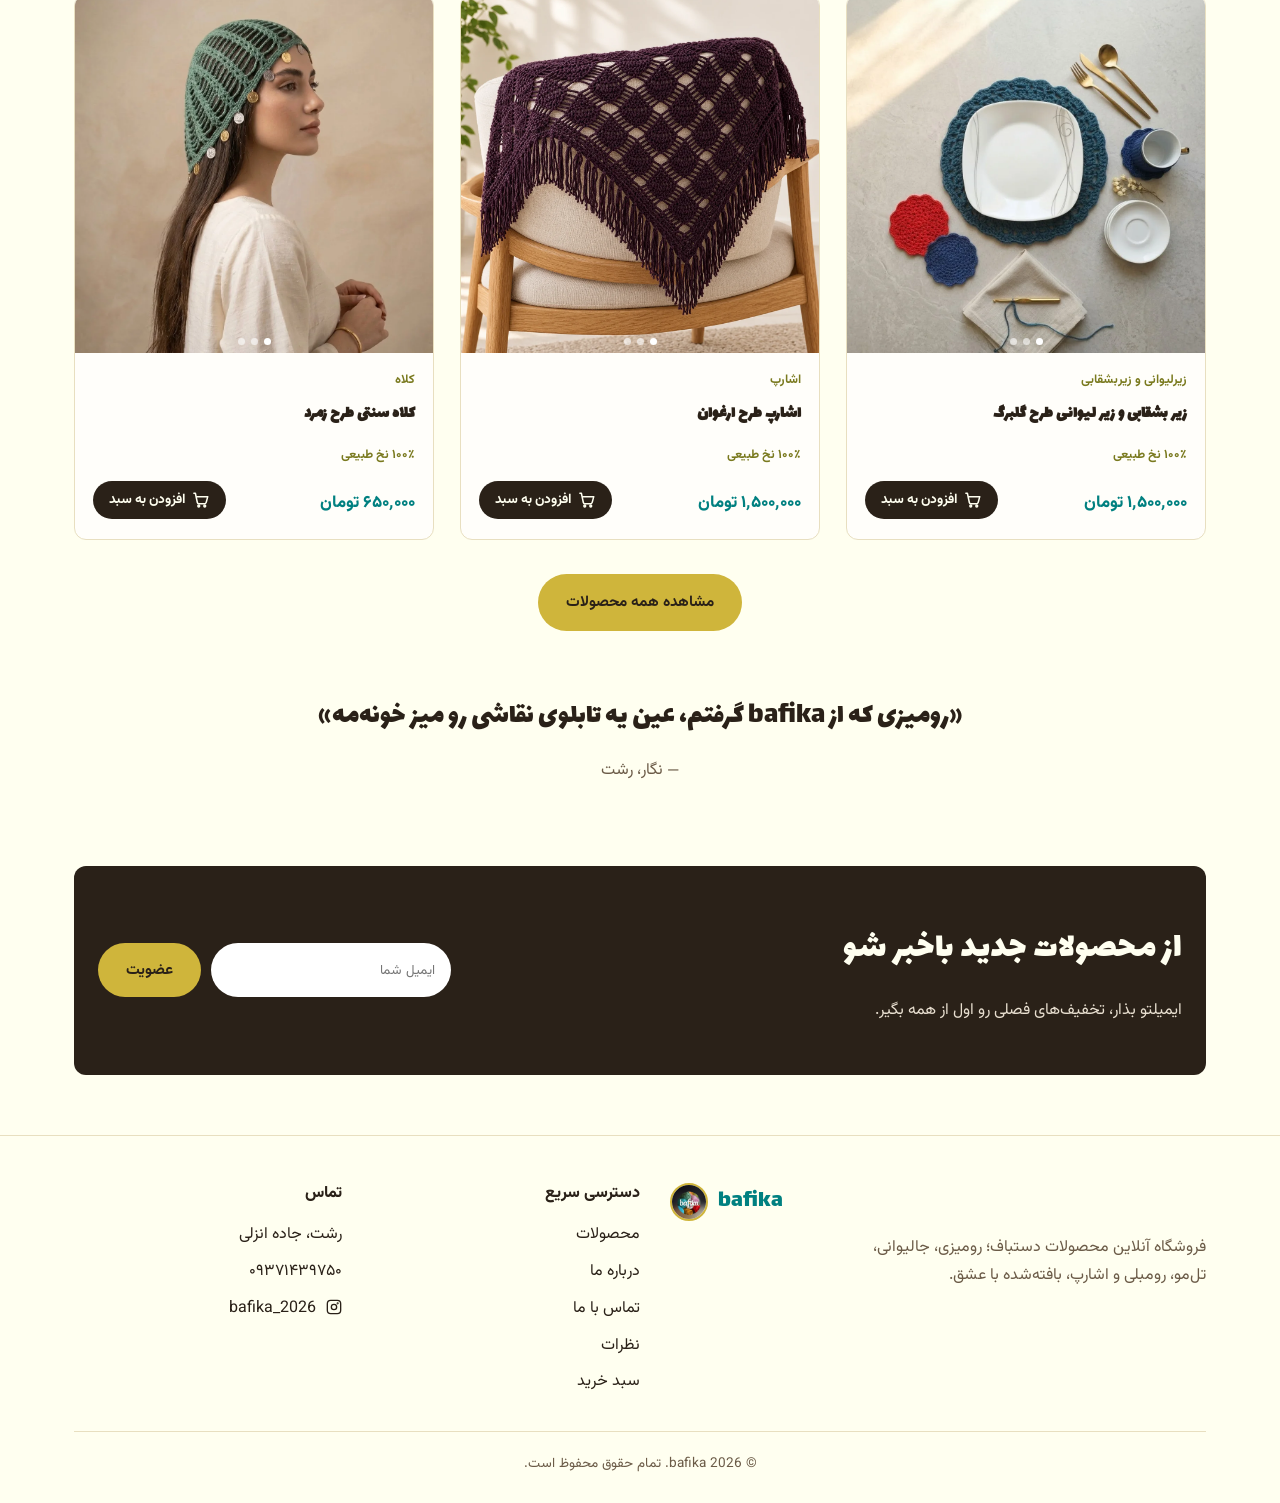
==== commit 115844c4: "Replace emojis with SVG icons, make header cart icon-only, remove hero tagline badge" ====
--- a/index.html
+++ b/index.html
@@ -6,7 +6,7 @@
 <title>bafika | دستبافت‌های خانگی و اکسسوری</title>
 <meta name="description" content="bafika؛ فروشگاه آنلاین محصولات دستباف — رومیزی، جالیوانی، زیرلیوانی، تل مو، رومبلی و اشارپ، بافته‌شده با نخ طبیعی.">
 <link rel="icon" type="image/png" href="img/logo.png">
-<link rel="stylesheet" href="css/style.css?v=17">
+<link rel="stylesheet" href="css/style.css?v=19">
 </head>
 <body>
 
@@ -21,8 +21,9 @@
       <a href="reviews.html">نظرات</a>
     </nav>
     <div class="nav-actions">
-      <a href="cart.html" class="cart-link">
-        🧶 سبد خرید <span class="cart-count" data-cart-count style="display:none;">0</span>
+      <a href="cart.html" class="cart-link" aria-label="سبد خرید">
+        <svg class="bf-ic" width="18" height="18" viewBox="0 0 24 24" fill="none" stroke="currentColor" stroke-width="2" stroke-linecap="round" stroke-linejoin="round" aria-hidden="true"><path d="M6 2 3 6v14a2 2 0 0 0 2 2h14a2 2 0 0 0 2-2V6l-3-4Z"/><path d="M3 6h18"/><path d="M16 10a4 4 0 0 1-8 0"/></svg>
+        <span class="cart-count" data-cart-count style="display:none;">0</span>
       </a>
       <button class="menu-toggle" aria-label="باز کردن منو" aria-expanded="false" aria-controls="navLinks">☰</button>
     </div>
@@ -34,7 +35,6 @@
   <section class="hero-banner">
     <div class="hero-banner-content">
       <div class="container">
-        <span class="hero-badge-eyebrow">دستبافت، نه ماشینی؛ کیفیت واقعی</span>
         <h1>رنگ‌های زندگی<br>در دستان شما</h1>
         <p>محصولات دستبافت bafika با عشق و ظرافت، برای زیبایی خانه و استایل شما ساخته شده‌اند.</p>
         <div class="hero-cta">
@@ -185,7 +185,7 @@
         <ul>
           <li>رشت، جاده انزلی</li>
           <li>۰۹۳۷۱۴۳۹۷۵۰</li>
-          <li>📷 <a href="https://instagram.com/bafika_2026" target="_blank" rel="noopener">bafika_2026</a></li>
+          <li><svg class="bf-ic" width="16" height="16" viewBox="0 0 24 24" fill="none" stroke="currentColor" stroke-width="2" stroke-linecap="round" stroke-linejoin="round" aria-hidden="true"><rect x="2" y="2" width="20" height="20" rx="5"/><circle cx="12" cy="12" r="4"/><circle cx="17.5" cy="6.5" r=".6"/></svg> <a href="https://instagram.com/bafika_2026" target="_blank" rel="noopener">bafika_2026</a></li>
         </ul>
       </div>
     </div>
--- a/css/style.css
+++ b/css/style.css
@@ -129,13 +129,15 @@
 .nav-links a:hover::after,.nav-links a[aria-current="page"]::after{opacity:1;transform:translateY(0);}
 .nav-actions{display:flex;align-items:center;gap:14px;}
 .cart-link{
-  display:flex;align-items:center;gap:6px;font-weight:700;
+  position:relative;display:flex;align-items:center;justify-content:center;
+  width:44px;height:44px;padding:0;border-radius:50%;
   background:var(--surface);border:1px solid var(--line);
-  padding:8px 14px;border-radius:999px;
-}
+}
+.cart-link .bf-ic{width:22px;height:22px;}
 .cart-count{
-  background:var(--wine);color:#fff;font-size:.75rem;font-weight:700;
-  min-width:20px;height:20px;border-radius:50%;
+  position:absolute;top:-5px;right:-5px;
+  background:var(--wine);color:#fff;font-size:.72rem;font-weight:700;line-height:1;
+  min-width:20px;height:20px;border-radius:50%;box-shadow:0 0 0 2px var(--cream);
   display:flex;align-items:center;justify-content:center;padding:0 4px;
 }
 .menu-toggle{display:none;background:none;border:none;font-size:1.6rem;color:var(--ink);}
@@ -683,3 +685,9 @@
 }
 .product-thumb.carousel{touch-action:pan-y;cursor:grab;}
 .product-thumb.carousel:active{cursor:grabbing;}
+
+/* ---------- آیکون‌های SVG (جایگزین ایموجی) ---------- */
+.bf-ic{flex:none;vertical-align:-.2em;}
+.footer-grid li .bf-ic{margin-inline-end:6px;}
+.contact-info-card li .bf-ic{margin-top:3px;color:var(--wine);}
+.btn .bf-ic{margin-inline-end:8px;vertical-align:-.25em;}
